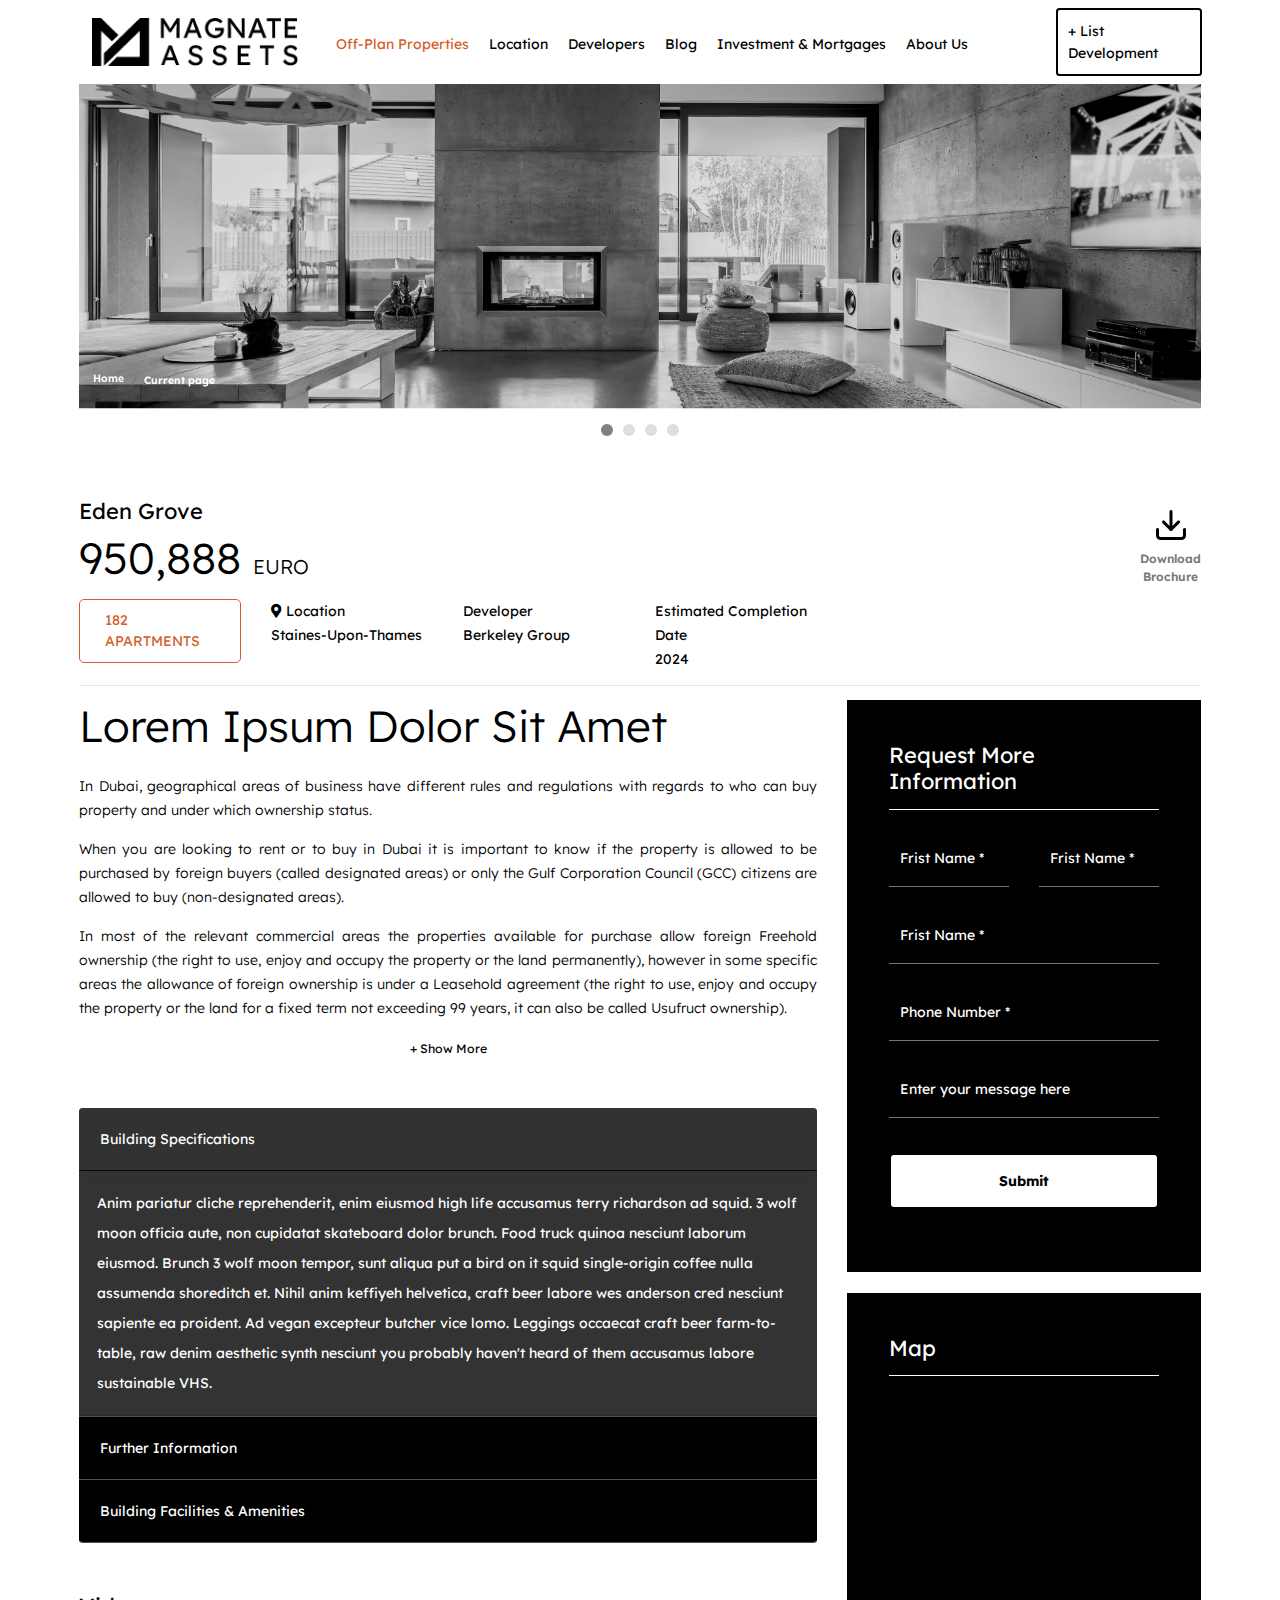
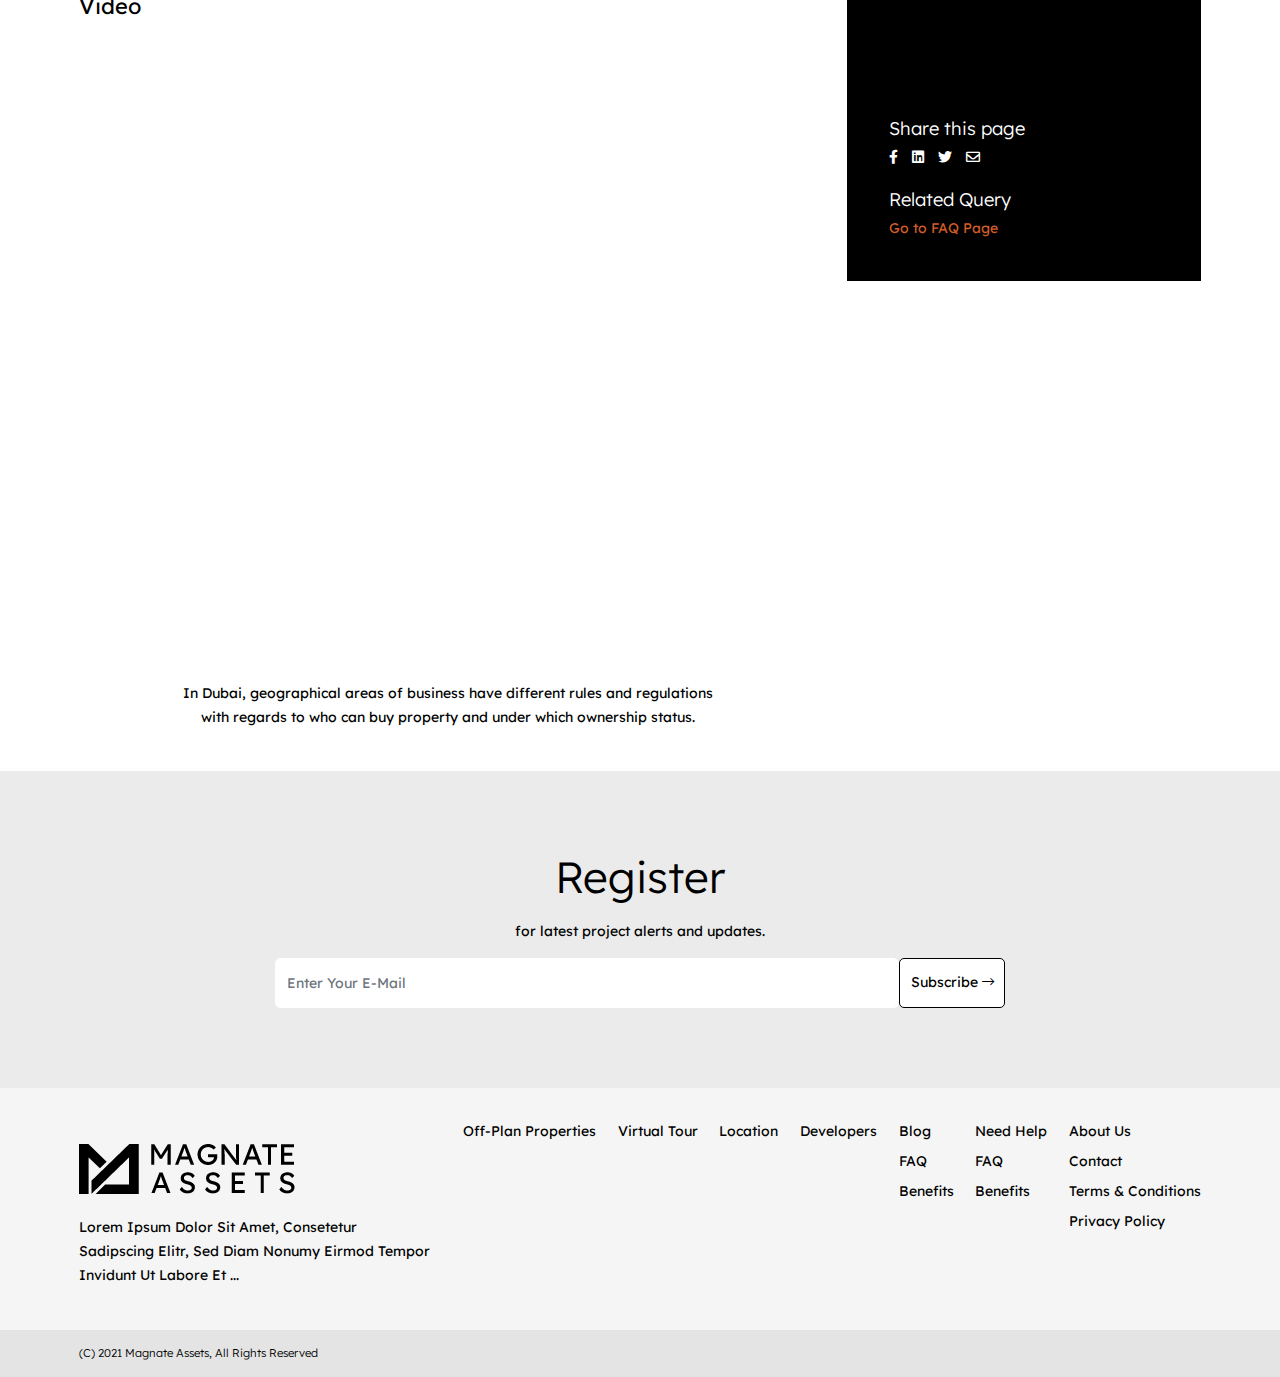
==== off-plan-details.html @ e87d19c6 "push the project files" ====
<!DOCTYPE html>
<html lang="en">
<head>
    <meta charset="utf-8">
    <meta http-equiv="X-UA-Compatible" content="IE=edge">
    <meta name="viewport" content="width=device-width, initial-scale=1, shrink-to-fit=no">
    <title> Magnate Assets </title>
    <link rel="icon" type="assets/img/favicon.ico" href="assets/img/favicon.ico" />
    <meta name="description" content="DigitalNexa Theme">
    <meta name="author" content="azaki">
    <meta name="theme-color" content="#000000"/>    
    <!-- CSS -->
    <link href="assets/css/main.css" rel="stylesheet" >

</head>
<body>
<b class="screen-overlay"></b>

<!-- header -->
<header>
 <div class="fixedbar">
      <nav class="navbar navbar-expand-lg">
        <div class="container-fluid">
            <a class="navbar-brand" href="index.html"><img src="./assets/img/logo.png" alt="" height=""></a>
             <button class="navbar-toggler" type="button" data-toggle="collapse" data-trigger="#navbarNav" aria-controls="navbarNav" aria-expanded="false" aria-label="Toggle navigation">
                 <i class="fal fa-bars"></i>
             </button>
            
            <div id="navbarNav" class="mobile-offcanvas navbar navbar-expand-lg">
                <div class="offcanvas-header">  
                    <a href="#" class="offcanvas-close float-right"> &times </a>
                    <h5 class="py-2 text-white"></h5>
                </div>
                
                <ul class="nav navbar-nav ml-auto">
                    <li class="nav-item">
                        <a class="nav-link active" href="off-Plan.html">
                    Off-Plan Properties
                  </a>
                    </li>
                    <li class="nav-item">
                        <a class="nav-link" href="location.html">
                            Location     
                        </a>
                    </li>
                    <li class="nav-item">
                       <a class="nav-link" href="developers.html"> Developers </a>
                    </li>
                    <li class="nav-item">
                        <a class="nav-link" href="offers.html">
                            Blog     
                        </a>
                    </li>
                    <li class="nav-item">
                        <a class="nav-link" href="investment&mortgage.html">
                    Investment & Mortgages
                  </a>
                    </li>
                    <li class="nav-item">
                        <a class="nav-link" href="about.html">
                           About Us     
                        </a>
                    </li>
                    <li class="nav-item">
                        <a class="nav-link" href="contact.html">
                            Contact
                        </a>
                    </li>
                 </ul>
                 <div class="ml-5 list-development">
                    <a href="#/" class="bordered rounded">
                        + List Development
                    </a>
                </div>
             </div>
        </div>
    </nav>
 </div>
</header>
<!-- Navigation -->
<section class="inner">
<!-- start div Swiper -->
 
    <div class="container-fluid">
        <div class="relative innerBannerDetails d-flex justify-content-center align-items-end">
            <div class="owl-carousel main-carousel owl-theme">
                <div class="item"><img src="./assets/img/banner-details.png" class="grayscale" alt=""></div>
                <div class="item"><img src="./assets/img/banner-details.png" class="grayscale" alt=""></div>
                <div class="item"><img src="./assets/img/banner-details.png" class="grayscale" alt=""></div>
                <div class="item"><img src="./assets/img/banner-details.png" class="grayscale" alt=""></div>
            </div>
            
        </div>
         <div class="breadCrumb onslider">
            <nav aria-label="breadcrumb">
                <ol class="breadcrumb bg-transparent">
                  <li class="breadcrumb-item"><a href="#">Home</a></li>
                  <li class="breadcrumb-item active" aria-current="page">Current page</li>
                </ol>
              </nav>
         </div>
    </div>

<!-- end div swiper -->
</section>



<section class="content">
    <div class="container-fluid">
        <div class="row justify-content-between align-items-center">
            <div class="col-md-4">
                <div class="title">
                    <h4>Eden Grove</h4>
                    <h2>950,888 <span>EURO</span></h2>
                </div>
            </div>
            <div class="col-md-8">
                <div class="text-right">
                    <div class="d-inline-block download">
                    <a href="#/" class="text-center">
                        <span class="d-block"><img src="./assets/img/surface1.png" alt=""></span>
                        <span class="d-block">
                            Download <br/>Brochure
                        </span>
                    </a>
                </div>
                </div>
            </div>
        </div>
        
        
        <div class="row planDetails">
        <div class="col-md-8">
            <div class="row">
            <div class="col-md-3">
                <a href="#/" class="border-orange text-orange d-inline-block">
                    182 APARTMENTS
                </a>
            </div>
            <div class="col-md-3">
                <p class="mb-0 opacity-2"><i class="fas fa-map-marker-alt"></i> Location</p>
                <p class="mb-0">Staines-Upon-Thames</p>
            </div>
            <div class="col-md-3">
                <p class="mb-0 opacity-2">Developer</p>
                <p class="mb-0">Berkeley Group</p>

            </div>
            <div class="col-md-3">
                <p class="mb-0 opacity-2">Estimated Completion Date </p>
                <p class="mb-0">2024</p>
            </div>
        </div>
        </div>
        </div>
        <hr>

      <div class="row">
          <div class="col-md-8">
            <h2 class="mb-4">Lorem Ipsum Dolor Sit Amet</h2>
            <div class="text-justify mt-4">

                <div class="content">
                    <div class="abouttextitems">
                        <p class="font-weight-light">In Dubai, geographical areas of business have different rules and regulations with regards to who can buy property and under which ownership status.</p>
                        <p class="font-weight-light">When you are looking to rent or to buy in Dubai it is important to know if the property is allowed to be purchased by foreign buyers (called designated areas) or only the Gulf Corporation Council (GCC) citizens are allowed to buy (non-designated areas).</p>
                        <p class="font-weight-light">In most of the relevant commercial areas the properties available for purchase allow foreign Freehold ownership (the right to use, enjoy and occupy the property or the land permanently), however in some specific areas the allowance of foreign ownership is under a Leasehold agreement (the right to use, enjoy and occupy the property or the land for a fixed term not exceeding 99 years, it can also be called Usufruct ownership).</p>

                        <p class="font-weight-light">Plots of land can also be gifted by the Ruler of Dubai to a UAE National at no cost to be developed by the grantee. Granted/Gifted land is not Freehold and falls under various restrictions.</p>
                        <p class="font-weight-light">All the real estate transactions in Dubai are registered at the Dubai Land Department (DLD) and regulated by its Real Estate Regulatory Agency (RERA). All real estate brokers in Dubai must be certified and have to present their Broker Card with their unique Broker Number (BRN). It is illegal to work with non-certified brokers.</p>
                        
                    </div>
                </div>
            </div>
            <div class="accordion">
                <div id="accordion">
                  <div class="accordion" id="faq">
                                      <div class="card">
                                          <div class="card-header" id="faqhead1">
                                              <a href="#" class="btn btn-header-link" data-toggle="collapse" data-target="#faq1"
                                              aria-expanded="true" aria-controls="faq1">Building Specifications</a>
                                          </div>
                  
                                          <div id="faq1" class="collapse show" aria-labelledby="faqhead1" data-parent="#faq">
                                              <div class="card-body">
                                                  Anim pariatur cliche reprehenderit, enim eiusmod high life accusamus terry richardson ad squid. 3 wolf
                                                  moon officia aute, non cupidatat skateboard dolor brunch. Food truck quinoa nesciunt laborum eiusmod.
                                                  Brunch 3 wolf moon tempor, sunt aliqua put a bird on it squid single-origin coffee nulla assumenda
                                                  shoreditch et. Nihil anim keffiyeh helvetica, craft beer labore wes anderson cred nesciunt sapiente ea
                                                  proident. Ad vegan excepteur butcher vice lomo. Leggings occaecat craft beer farm-to-table, raw denim
                                                  aesthetic synth nesciunt you probably haven't heard of them accusamus labore sustainable VHS.
                                              </div>
                                          </div>
                                      </div>
                                      <div class="card">
                                          <div class="card-header" id="faqhead2">
                                              <a href="#" class="btn btn-header-link collapsed" data-toggle="collapse" data-target="#faq2"
                                              aria-expanded="true" aria-controls="faq2">Further Information</a>
                                          </div>
                  
                                          <div id="faq2" class="collapse" aria-labelledby="faqhead2" data-parent="#faq">
                                              <div class="card-body">
                                                  Anim pariatur cliche reprehenderit, enim eiusmod high life accusamus terry richardson ad squid. 3 wolf
                                                  moon officia aute, non cupidatat skateboard dolor brunch. Food truck quinoa nesciunt laborum eiusmod.
                                                  Brunch 3 wolf moon tempor, sunt aliqua put a bird on it squid single-origin coffee nulla assumenda
                                                  shoreditch et. Nihil anim keffiyeh helvetica, craft beer labore wes anderson cred nesciunt sapiente ea
                                                  proident. Ad vegan excepteur butcher vice lomo. Leggings occaecat craft beer farm-to-table, raw denim
                                                  aesthetic synth nesciunt you probably haven't heard of them accusamus labore sustainable VHS.
                                              </div>
                                          </div>
                                      </div>
                                      <div class="card">
                                          <div class="card-header" id="faqhead3">
                                              <a href="#" class="btn btn-header-link collapsed" data-toggle="collapse" data-target="#faq3"
                                              aria-expanded="true" aria-controls="faq3">Building Facilities & Amenities</a>
                                          </div>
                  
                                          <div id="faq3" class="collapse" aria-labelledby="faqhead3" data-parent="#faq">
                                              <div class="card-body">
                                                  Anim pariatur cliche reprehenderit, enim eiusmod high life accusamus terry richardson ad squid. 3 wolf
                                                  moon officia aute, non cupidatat skateboard dolor brunch. Food truck quinoa nesciunt laborum eiusmod.
                                                  Brunch 3 wolf moon tempor, sunt aliqua put a bird on it squid single-origin coffee nulla assumenda
                                                  shoreditch et. Nihil anim keffiyeh helvetica, craft beer labore wes anderson cred nesciunt sapiente ea
                                                  proident. Ad vegan excepteur butcher vice lomo. Leggings occaecat craft beer farm-to-table, raw denim
                                                  aesthetic synth nesciunt you probably haven't heard of them accusamus labore sustainable VHS.
                                              </div>
                                          </div>
                                      </div>
                                  </div>
                    </div>
            </div>
            <h4>Video</h4>
            <div class="mt-5 mb-5">
                <iframe width="100%" height="600" src="https://www.youtube.com/embed/rhzKDrUiJVk" title="YouTube video player" frameborder="0" allow="accelerometer; autoplay; clipboard-write; encrypted-media; gyroscope; picture-in-picture" allowfullscreen></iframe>
                <div class="caption w-75 m-auto text-center">
                    <p class="mt-3">
                        In Dubai, geographical areas of business have different rules and regulations with regards to 
                        who can buy property and under which ownership status.
                    </p>
                </div>
            </div>

          </div>
          <div class="col-md-4">
            <div class="blackbg p-5">
                <h4 class="text-white">Request More Information</h4>
                <hr>
                <div class="row mt-4 formContainer">
                    <div class="col-md-6">
                        <div class="form-group">
                            <input type="text" class="form-control" placeholder="Frist Name *">
                        </div>
                    </div>
                    <div class="col-md-6">
                        <div class="form-group">
                            <input type="text" class="form-control" placeholder="Frist Name *">
                        </div>
                    </div>
                    <div class="col-md-12">
                        <div class="form-group">
                            <input type="email" class="form-control" placeholder="Frist Name *">
                        </div>
                    </div>
                    <div class="col-md-12">
                        <div class="form-group">
                            <input type="text" class="form-control" placeholder="Phone Number *">
                        </div>
                    </div>
                    <div class="col-md-12">
                        <div class="form-group">
                            <input type="text" class="form-control" placeholder="Enter your message here">
                        </div>
                    </div>

                    <div class="col-md-12">
                        <input type="submit" value="Submit" class="black-button w-100">
                    </div>

                </div>
            </div>
            <div class="blackbg p-5 mt-4">
                <h4 class="text-white">Map</h4>
                <hr>
                <div class="row mt-4 formContainer">
                    <iframe class="grayscale" src="https://www.google.com/maps/embed?pb=!1m18!1m12!1m3!1d28899.86201090335!2d55.11423056274502!3d25.119364928587718!2m3!1f0!2f0!3f0!3m2!1i1024!2i768!4f13.1!3m3!1m2!1s0x3e5f1529c2653b15%3A0x3dcabcae764a3e16!2sPalm%20Jumeirah!5e0!3m2!1sen!2seg!4v1627309017855!5m2!1sen!2seg" width="100%" height="300" style="border:0;" allowfullscreen="" loading="lazy"></iframe>
                </div>
                <h5 class="text-white mt-4">Share this page</h5>
                <div class="social">
                    <a href="#/">
                        <i class="fab fa-facebook-f"></i>
                    </a>
                    <a href="#/">
                        <i class="fab fa-linkedin"></i>
                    </a>
                    <a href="#/">
                        <i class="fab fa-twitter"></i>
                    </a>
                    <a href="#/">
                        <i class="far fa-envelope"></i>
                    </a>
                </div>
                <h5 class="text-white mt-4">Related Query</h5>
                <div class="social">
                    <a href="#/" class="text-orange">
                        Go to FAQ Page
                    </a>
                </div>
                
            </div>
          </div>
      </div>
      <!-- / -->
    </div>
</section>
<!-- / -->



<section class="newsletterBlock">
    <div class="container">
        <div class="row justify-content-center align-items-center">
            <div class="col-sm-8">
                <div class="content">
                    <form>
                        <h2>Register</h2>
                        <p>for latest project alerts and updates.</p>
                        <div class="input-group">
                            <input type="email" class="form-control" placeholder="Enter Your E-Mail">
                            <span class="input-group-btn">
                                <button class="btn" type="submit">Subscribe  <i class='fal fa-long-arrow-right'></i></button>
                            </span>
                        </div>
                    </form>
                </div>
            </div>
        </div>
    </div>
</section>
<!-- / -->


<footer>
    <div class="footer-container text-white pt-5">
        <div class="container-fluid">
            <div class="row">
                <div class="col-md-4 borderright">
                    <h3><img src="./assets/img/logo.png" alt=""></h3>
                    <div class="other-links mt-4">
                        <p>
                            Lorem Ipsum Dolor Sit Amet, Consetetur Sadipscing Elitr, Sed Diam Nonumy Eirmod Tempor Invidunt Ut Labore Et ...
                        </p>
                    </div> 
                    
                </div>
                <div class="col-md-8 borderright">
                    <div class="other-links">
                        <ul class="d-flex justify-content-between">
                            <li>
                                <a href="#/">Off-Plan Properties</a>
                            </li>
                            <li>
                                <a href="virtual-tour.html">Virtual Tour</a>
                            </li>
                            <li>
                                <a href="location.html">Location</a>
                            </li>
                            <li>
                                <a href="developers.html">Developers</a>
                            </li>
                            <li>
                                <a href="#/">Blog</a>
                                <ul>
                                    <li><a href="faq.html">FAQ</a></li>
                                    <li><a href="benefits.html">Benefits</a></li>
                                </ul>
                            </li>
                            <li>
                                <a href="#/">Need Help</a>
                                <ul>
                                    <li><a href="faq.html">FAQ</a></li>
                                    <li><a href="benefits.html">Benefits</a></li>
                                </ul>

                            </li>
                            <li>
                                <a href="#/">About Us</a>
                                <ul>
                                    <li><a href="">Contact</a></li>
                                    <li><a href="">Terms & Conditions</a></li>
                                    <li><a href="">Privacy Policy</a></li>
                                    </ul>

                            </li>
                        </ul>
                    </div> 
                </div>
            </div>
        </div>
        <div class="">
            <div class="footerbottom">
                <div class="container-fluid">
                    <div class="row">        
                        <div class="col-md-12 text-left">
                            <p>
                                (C) 2021 Magnate Assets, All Rights Reserved
                            </p>
                        </div>
                    </div>
                </div>
            </div>
        </div>
    </div>
</footer>
<!-- /Footer -->

<!-- Bootstrap core JavaScript -->
<script type="text/javascript" src="assets/js/jquery.min.js"></script>
<script type="text/javascript" src="assets/js/popper.min.js"></script>
<script type="text/javascript" src="assets/js/bootstrap.min.js"></script>
<script src="assets/js/owl.carousel.min.js"></script>
<script src="assets/js/select2.min.js"></script>

<!-- Animation -->
<script src="assets/js/parallax.min.js"></script>
<script src="assets/js/aos.js"></script>

<!-- Custom -->
<script src="assets/js/custom.js"></script>




</body>
</html>
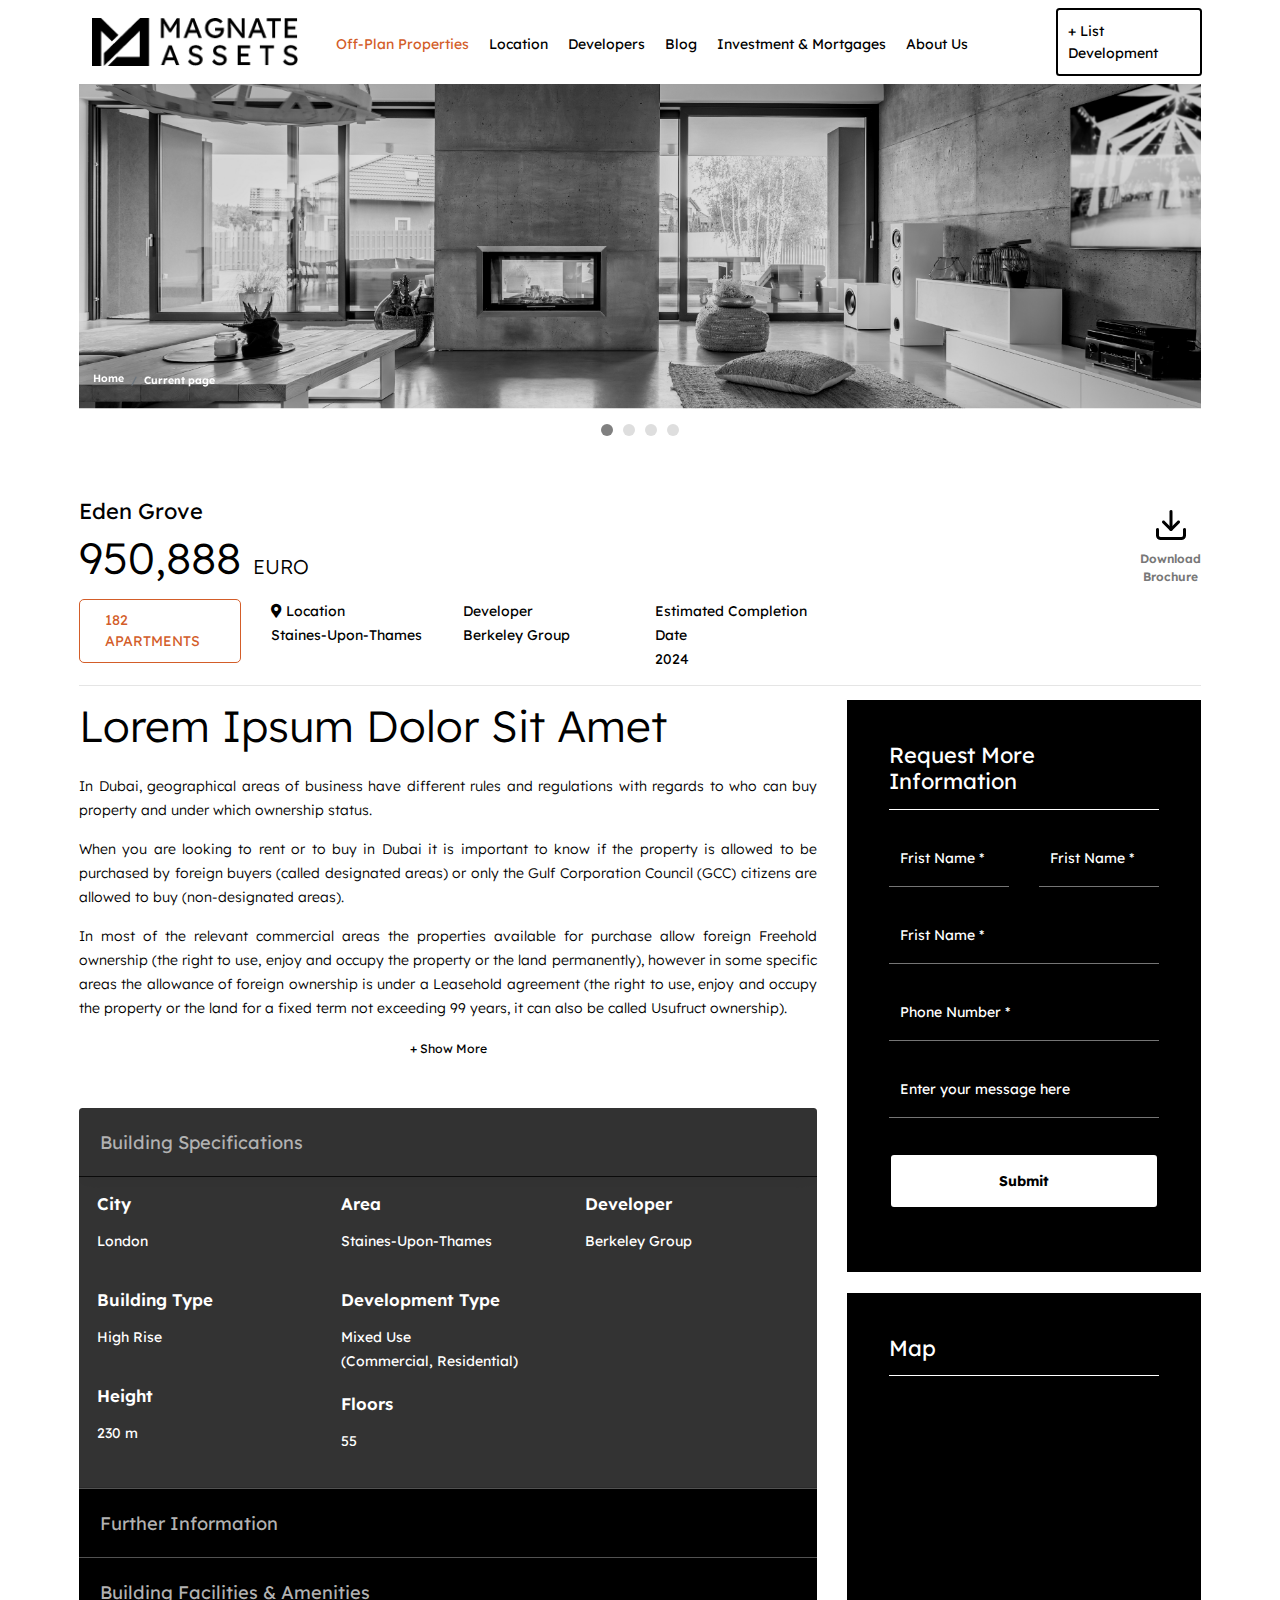
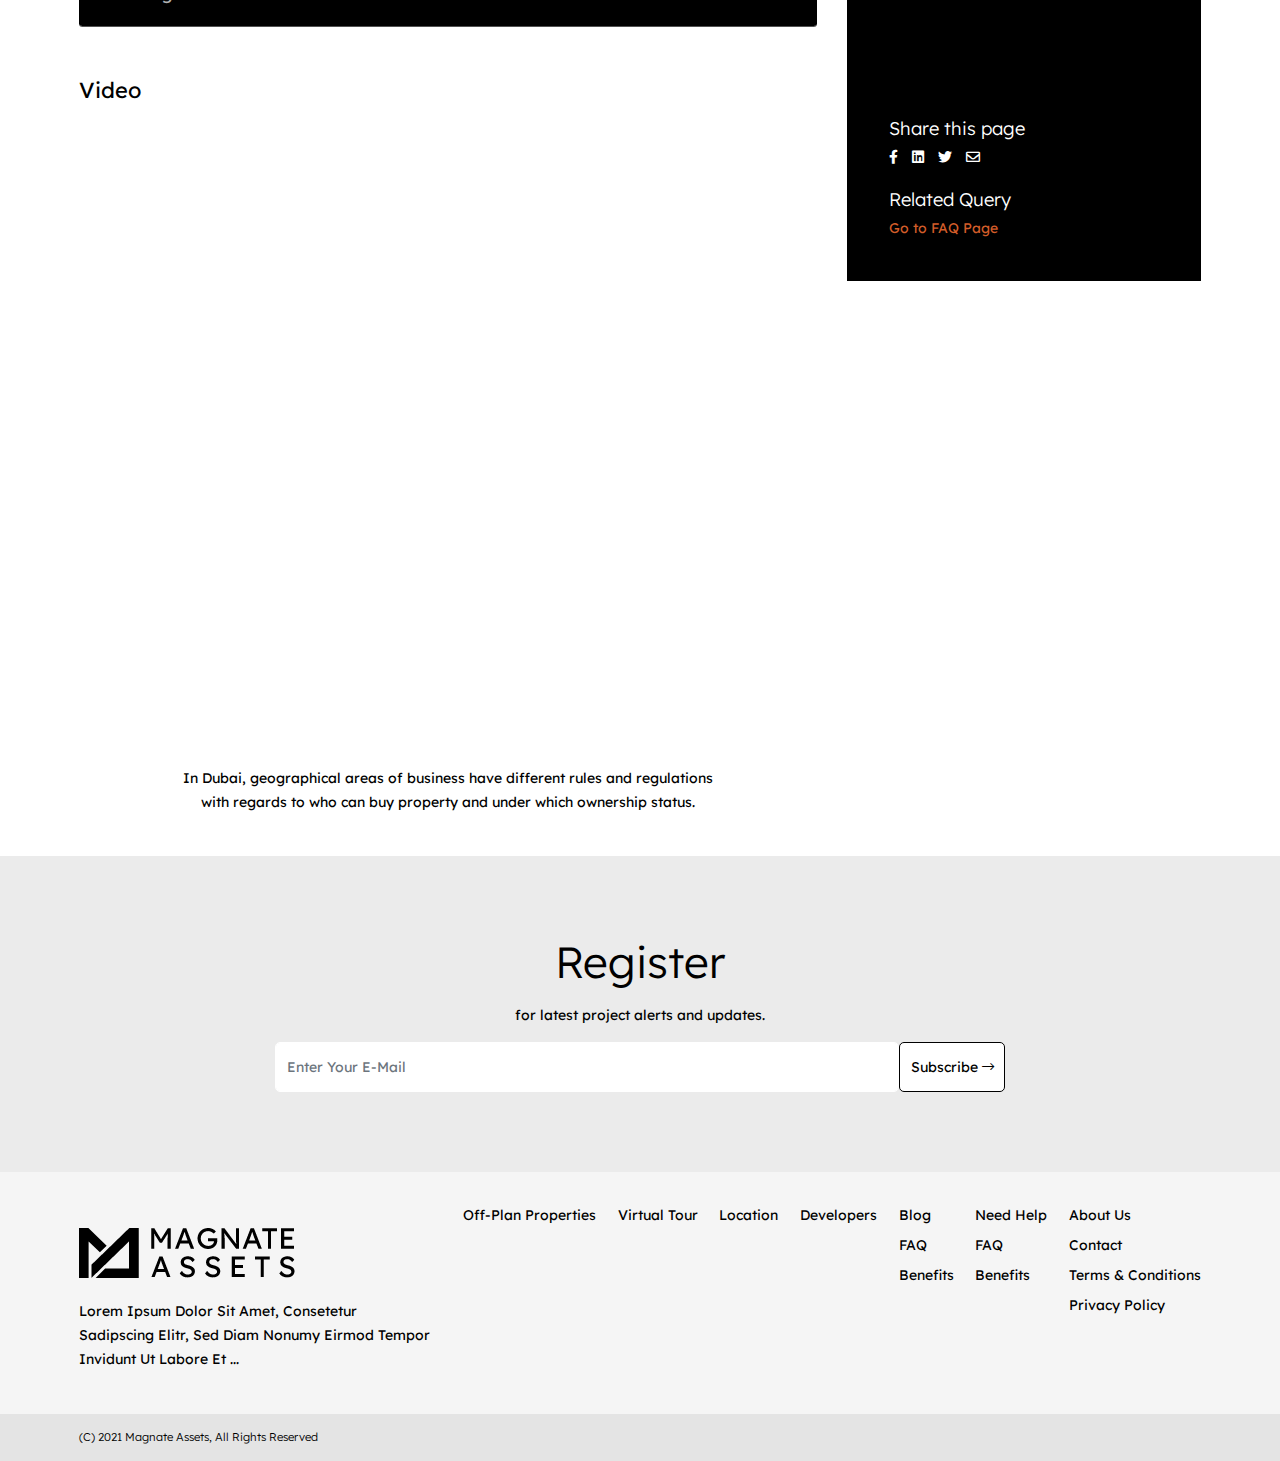
==== commit 1deb4436: "fix off plan details" ====
--- a/off-plan-details.html
+++ b/off-plan-details.html
@@ -173,7 +173,7 @@
                     </div>
                 </div>
             </div>
-            <div class="accordion">
+            <div class="accordion buildingSpecifications">
                 <div id="accordion">
                   <div class="accordion" id="faq">
                                       <div class="card">
@@ -184,12 +184,45 @@
                   
                                           <div id="faq1" class="collapse show" aria-labelledby="faqhead1" data-parent="#faq">
                                               <div class="card-body">
-                                                  Anim pariatur cliche reprehenderit, enim eiusmod high life accusamus terry richardson ad squid. 3 wolf
-                                                  moon officia aute, non cupidatat skateboard dolor brunch. Food truck quinoa nesciunt laborum eiusmod.
-                                                  Brunch 3 wolf moon tempor, sunt aliqua put a bird on it squid single-origin coffee nulla assumenda
-                                                  shoreditch et. Nihil anim keffiyeh helvetica, craft beer labore wes anderson cred nesciunt sapiente ea
-                                                  proident. Ad vegan excepteur butcher vice lomo. Leggings occaecat craft beer farm-to-table, raw denim
-                                                  aesthetic synth nesciunt you probably haven't heard of them accusamus labore sustainable VHS.
+                                                <div class="row">
+                                                    <div class="col-md-4">
+                                                        <div class="">
+                                                            <h3>City</h3>
+                                                            <p>London</p>
+                                                        </div>
+                        
+                                                        <div class="mt-4">
+                                                            <h3>Building Type</h3>
+                                                            <p>High Rise</p>
+                                                        </div>
+                                                        <div class="mt-4">
+                                                            <h3>Height</h3>
+                                                            <p>230 m</p>
+                                                        </div>
+                                                    </div>
+                                                    <div class="col-md-4">
+                                                        <div>
+                                                            <h3>Area</h3>
+                                                            <p>Staines-Upon-Thames</p>
+                                                        </div>
+                                                        <div class="mt-4">
+                                                            <h3>Development Type</h3>
+                                                            <p>Mixed Use <br>
+                                                                (Commercial, Residential)</p>
+                                                        </div>
+                                                        <div class="mt-4">
+                                                            <h3>Floors</h3>
+                                                            <p>55</p>
+                                                        </div>
+                        
+                                                        
+                                                    </div>
+                                                    <div class="col-md-4">
+                                                        <h3>Developer</h3>
+                                                        <p>Berkeley Group</p>
+                                                    </div>
+                        
+                                                </div>
                                               </div>
                                           </div>
                                       </div>
@@ -201,13 +234,42 @@
                   
                                           <div id="faq2" class="collapse" aria-labelledby="faqhead2" data-parent="#faq">
                                               <div class="card-body">
-                                                  Anim pariatur cliche reprehenderit, enim eiusmod high life accusamus terry richardson ad squid. 3 wolf
-                                                  moon officia aute, non cupidatat skateboard dolor brunch. Food truck quinoa nesciunt laborum eiusmod.
-                                                  Brunch 3 wolf moon tempor, sunt aliqua put a bird on it squid single-origin coffee nulla assumenda
-                                                  shoreditch et. Nihil anim keffiyeh helvetica, craft beer labore wes anderson cred nesciunt sapiente ea
-                                                  proident. Ad vegan excepteur butcher vice lomo. Leggings occaecat craft beer farm-to-table, raw denim
-                                                  aesthetic synth nesciunt you probably haven't heard of them accusamus labore sustainable VHS.
-                                              </div>
+
+                                                <div class="row">
+                                                    <div class="col-md-4">
+                                                        <div class="">
+                                                            <h3>Investment Starting Price</h3>
+                                                            <p>AED 325,000.00</p>
+                                                        </div>
+                        
+                                                        <div class="mt-4">
+                                                            <h3>Estimated Rental Yields</h3>
+                                                            <p>4 %</p>
+                                                        </div>
+                                                        <div class="mt-4">
+                                                            <h3>Average Apartment Size</h3>
+                                                            <p>343,756 Sqft</p>
+                                                        </div>
+                                                    </div>
+                                                    <div class="col-md-4">
+                                                        <div>
+                                                            <h3>Minimum Apartment size</h3>
+                                                            <p>621 Sqft</p>
+                                                        </div>
+                                                        <div class="mt-4">
+                                                            <h3>Maxiumum Apartment Size</h3>
+                                                            <p>1,000 Sqft </p>
+                                                        </div>
+                        
+                                                        
+                                                    </div>
+                                                    <div class="col-md-4">
+                                                        <h3>Maintenance Rate per Sqft per Year</h3>
+                                                        <p>AED 3.70</p>
+                                                    </div>
+                        
+                                                </div>
+                                                                                        </div>
                                           </div>
                                       </div>
                                       <div class="card">
@@ -218,13 +280,87 @@
                   
                                           <div id="faq3" class="collapse" aria-labelledby="faqhead3" data-parent="#faq">
                                               <div class="card-body">
-                                                  Anim pariatur cliche reprehenderit, enim eiusmod high life accusamus terry richardson ad squid. 3 wolf
-                                                  moon officia aute, non cupidatat skateboard dolor brunch. Food truck quinoa nesciunt laborum eiusmod.
-                                                  Brunch 3 wolf moon tempor, sunt aliqua put a bird on it squid single-origin coffee nulla assumenda
-                                                  shoreditch et. Nihil anim keffiyeh helvetica, craft beer labore wes anderson cred nesciunt sapiente ea
-                                                  proident. Ad vegan excepteur butcher vice lomo. Leggings occaecat craft beer farm-to-table, raw denim
-                                                  aesthetic synth nesciunt you probably haven't heard of them accusamus labore sustainable VHS.
-                                              </div>
+
+                                                <ul class="list-unstyled ts-list-icons ts-column-count-4 ts-column-count-sm-2 ts-column-count-md-2">
+                                                    <li>
+                                                            <img src="/Areas/Admin/Content/Facility/Thumbnail/policeman.png" width="25px" height="25px" class="img-icon">
+                                                        <span>24 Hour Security</span>
+                                                    </li>
+                                                    <li>
+                                                            <img src="/Areas/Admin/Content/Facility/Thumbnail/security-system.png" width="25px" height="25px" class="img-icon">
+                                                        <span>CCTV / Access Control</span>
+                                                    </li>
+                                                    <li>
+                                                            <img src="/Areas/Admin/Content/Facility/Thumbnail/battery.png" width="25px" height="25px" class="img-icon">
+                                                        <span>Back-up Power System</span>
+                                                    </li>
+                                                    <li>
+                                                            <img src="/Areas/Admin/Content/Facility/Thumbnail/alert.png" width="25px" height="25px" class="img-icon">
+                                                        <span>Emergency Lighting System</span>
+                                                    </li>
+                                                    <li>
+                                                            <img src="/Areas/Admin/Content/Facility/Thumbnail/fire-alarm.png" width="25px" height="25px" class="img-icon">
+                                                        <span>Fire Alarm &amp; Fire Fighting System</span>
+                                                    </li>
+                                                    <li>
+                                                            <img src="/Areas/Admin/Content/Facility/Thumbnail/snow.png" width="25px" height="25px" class="img-icon">
+                                                        <span>Central AC / District Cooling</span>
+                                                    </li>
+                                                    <li>
+                                                            <img src="/Areas/Admin/Content/Facility/Thumbnail/elevator.png" width="25px" height="25px" class="img-icon">
+                                                        <span>Lifts / Elevators</span>
+                                                    </li>
+                                                    <li>
+                                                            <img src="/Areas/Admin/Content/Facility/Thumbnail/garage.png" width="25px" height="25px" class="img-icon">
+                                                        <span>Underground / Covered Car Parking</span>
+                                                    </li>
+                                                    <li>
+                                                            <img src="/Areas/Admin/Content/Facility/Thumbnail/036-reception.png" width="25px" height="25px" class="img-icon">
+                                                        <span>Lobby in the Building</span>
+                                                    </li>
+                                                    <li>
+                                                            <img src="/Areas/Admin/Content/Facility/Thumbnail/toilet.png" width="25px" height="25px" class="img-icon">
+                                                        <span>Common Toilets</span>
+                                                    </li>
+                                                    <li>
+                                                            <img src="/Areas/Admin/Content/Facility/Thumbnail/046-trolley.png" width="25px" height="25px" class="img-icon">
+                                                        <span>Concierge Service</span>
+                                                    </li>
+                                                    <li>
+                                                            <img src="/Areas/Admin/Content/Facility/Thumbnail/conference.png" width="25px" height="25px" class="img-icon">
+                                                        <span>Conference Facilities</span>
+                                                    </li>
+                                                    <li>
+                                                            <img src="/Areas/Admin/Content/Facility/Thumbnail/coffee-shop.png" width="25px" height="25px" class="img-icon">
+                                                        <span>Coffee Shop in the Building</span>
+                                                    </li>
+                                                    <li>
+                                                            <img src="/Areas/Admin/Content/Facility/Thumbnail/kitchen.png" width="25px" height="25px" class="img-icon">
+                                                        <span>Common Pantry</span>
+                                                    </li>
+                                                    <li>
+                                                            <img src="/Areas/Admin/Content/Facility/Thumbnail/atm.png" width="25px" height="25px" class="img-icon">
+                                                        <span>ATM</span>
+                                                    </li>
+                                                    <li>
+                                                            <img src="/Areas/Admin/Content/Facility/Thumbnail/swimming-pool.png" width="25px" height="25px" class="img-icon">
+                                                        <span>Indoor / Outdoor Swimming Pool </span>
+                                                    </li>
+                                                    <li>
+                                                            <img src="/Areas/Admin/Content/Facility/Thumbnail/valet.png" width="25px" height="25px" class="img-icon">
+                                                        <span>Valet Parking</span>
+                                                    </li>
+                                                    <li>
+                                                            <img src="/Areas/Admin/Content/Facility/Thumbnail/car-wash.png" width="25px" height="25px" class="img-icon">
+                                                        <span>Car Wash Service</span>
+                                                    </li>
+                                                    <li>
+                                                            <img src="/Areas/Admin/Content/Facility/Thumbnail/business-center.png" width="25px" height="25px" class="img-icon">
+                                                        <span>Business Centre in the Building</span>
+                                                    </li>
+                                            </ul>
+
+                                            </div>
                                           </div>
                                       </div>
                                   </div>
--- a/assets/css/main.css
+++ b/assets/css/main.css
@@ -16,4 +16,4 @@
 * http://jqueryui.com
 * Includes: core.css, accordion.css, autocomplete.css, button.css, datepicker.css, dialog.css, draggable.css, menu.css, progressbar.css, resizable.css, selectable.css, selectmenu.css, slider.css, sortable.css, spinner.css, tabs.css, tooltip.css, theme.css
 * To view and modify this theme, visit http://jqueryui.com/themeroller/?ffDefault=Verdana%2CArial%2Csans-serif&fwDefault=normal&fsDefault=1.1em&cornerRadius=4px&bgColorHeader=cccccc&bgTextureHeader=highlight_soft&bgImgOpacityHeader=75&borderColorHeader=aaaaaa&fcHeader=222222&iconColorHeader=222222&bgColorContent=ffffff&bgTextureContent=flat&bgImgOpacityContent=75&borderColorContent=aaaaaa&fcContent=222222&iconColorContent=222222&bgColorDefault=e6e6e6&bgTextureDefault=glass&bgImgOpacityDefault=75&borderColorDefault=d3d3d3&fcDefault=555555&iconColorDefault=888888&bgColorHover=dadada&bgTextureHover=glass&bgImgOpacityHover=75&borderColorHover=999999&fcHover=212121&iconColorHover=454545&bgColorActive=ffffff&bgTextureActive=glass&bgImgOpacityActive=65&borderColorActive=aaaaaa&fcActive=212121&iconColorActive=454545&bgColorHighlight=fbf9ee&bgTextureHighlight=glass&bgImgOpacityHighlight=55&borderColorHighlight=fcefa1&fcHighlight=363636&iconColorHighlight=2e83ff&bgColorError=fef1ec&bgTextureError=glass&bgImgOpacityError=95&borderColorError=cd0a0a&fcError=cd0a0a&iconColorError=cd0a0a&bgColorOverlay=aaaaaa&bgTextureOverlay=flat&bgImgOpacityOverlay=0&opacityOverlay=30&bgColorShadow=aaaaaa&bgTextureShadow=flat&bgImgOpacityShadow=0&opacityShadow=30&thicknessShadow=8px&offsetTopShadow=-8px&offsetLeftShadow=-8px&cornerRadiusShadow=8px
-* Copyright 2015 jQuery Foundation and other contributors; Licensed MIT */.ui-helper-hidden{display:none}.ui-helper-hidden-accessible{border:0;clip:rect(0 0 0 0);height:1px;margin:-1px;overflow:hidden;padding:0;position:absolute;width:1px}.ui-helper-reset{margin:0;padding:0;border:0;outline:0;line-height:1.3;text-decoration:none;font-size:100%;list-style:none}.ui-helper-clearfix:before,.ui-helper-clearfix:after{content:"";display:table;border-collapse:collapse}.ui-helper-clearfix:after{clear:both}.ui-helper-clearfix{min-height:0}.ui-helper-zfix{width:100%;height:100%;top:0;left:0;position:absolute;opacity:0;filter:Alpha(Opacity=0)}.ui-front{z-index:100}.ui-state-disabled{cursor:default !important}.ui-icon{display:block;text-indent:-99999px;overflow:hidden;background-repeat:no-repeat}.ui-widget-overlay{position:fixed;top:0;left:0;width:100%;height:100%}.ui-accordion .ui-accordion-header{display:block;cursor:pointer;position:relative;margin:2px 0 0 0;padding:.5em .5em .5em .7em;min-height:0;font-size:100%}.ui-accordion .ui-accordion-icons{padding-left:2.2em}.ui-accordion .ui-accordion-icons .ui-accordion-icons{padding-left:2.2em}.ui-accordion .ui-accordion-header .ui-accordion-header-icon{position:absolute;left:.5em;top:50%;margin-top:-8px}.ui-accordion .ui-accordion-content{padding:1em 2.2em;border-top:0;overflow:auto}.ui-autocomplete{position:absolute;top:0;left:0;cursor:default}.ui-button{display:inline-block;position:relative;padding:0;line-height:normal;margin-right:.1em;cursor:pointer;vertical-align:middle;text-align:center;overflow:visible}.ui-button,.ui-button:link,.ui-button:visited,.ui-button:hover,.ui-button:active{text-decoration:none}.ui-button-icon-only{width:2.2em}button.ui-button-icon-only{width:2.4em}.ui-button-icons-only{width:3.4em}button.ui-button-icons-only{width:3.7em}.ui-button .ui-button-text{display:block;line-height:normal}.ui-button-text-only .ui-button-text{padding:.4em 1em}.ui-button-icon-only .ui-button-text,.ui-button-icons-only .ui-button-text{padding:.4em;text-indent:-9999999px}.ui-button-text-icon-primary .ui-button-text,.ui-button-text-icons .ui-button-text{padding:.4em 1em .4em 2.1em}.ui-button-text-icon-secondary .ui-button-text,.ui-button-text-icons .ui-button-text{padding:.4em 2.1em .4em 1em}.ui-button-text-icons .ui-button-text{padding-left:2.1em;padding-right:2.1em}input.ui-button{padding:.4em 1em}.ui-button-icon-only .ui-icon,.ui-button-text-icon-primary .ui-icon,.ui-button-text-icon-secondary .ui-icon,.ui-button-text-icons .ui-icon,.ui-button-icons-only .ui-icon{position:absolute;top:50%;margin-top:-8px}.ui-button-icon-only .ui-icon{left:50%;margin-left:-8px}.ui-button-text-icon-primary .ui-button-icon-primary,.ui-button-text-icons .ui-button-icon-primary,.ui-button-icons-only .ui-button-icon-primary{left:.5em}.ui-button-text-icon-secondary .ui-button-icon-secondary,.ui-button-text-icons .ui-button-icon-secondary,.ui-button-icons-only .ui-button-icon-secondary{right:.5em}.ui-buttonset{margin-right:7px}.ui-buttonset .ui-button{margin-left:0;margin-right:-.3em}input.ui-button::-moz-focus-inner,button.ui-button::-moz-focus-inner{border:0;padding:0}.ui-datepicker{width:17em;padding:.2em .2em 0;display:none}.ui-datepicker .ui-datepicker-header{position:relative;padding:.2em 0}.ui-datepicker .ui-datepicker-prev,.ui-datepicker .ui-datepicker-next{position:absolute;top:2px;width:1.8em;height:1.8em}.ui-datepicker .ui-datepicker-prev-hover,.ui-datepicker .ui-datepicker-next-hover{top:1px}.ui-datepicker .ui-datepicker-prev{left:2px}.ui-datepicker .ui-datepicker-next{right:2px}.ui-datepicker .ui-datepicker-prev-hover{left:1px}.ui-datepicker .ui-datepicker-next-hover{right:1px}.ui-datepicker .ui-datepicker-prev span,.ui-datepicker .ui-datepicker-next span{display:block;position:absolute;left:50%;margin-left:-8px;top:50%;margin-top:-8px}.ui-datepicker .ui-datepicker-title{margin:0 2.3em;line-height:1.8em;text-align:center}.ui-datepicker .ui-datepicker-title select{font-size:1em;margin:1px 0}.ui-datepicker select.ui-datepicker-month,.ui-datepicker select.ui-datepicker-year{width:45%}.ui-datepicker table{width:100%;font-size:.9em;border-collapse:collapse;margin:0 0 .4em}.ui-datepicker th{padding:.7em .3em;text-align:center;font-weight:bold;border:0}.ui-datepicker td{border:0;padding:1px}.ui-datepicker td span,.ui-datepicker td a{display:block;padding:.2em;text-align:right;text-decoration:none}.ui-datepicker .ui-datepicker-buttonpane{background-image:none;margin:.7em 0 0 0;padding:0 .2em;border-left:0;border-right:0;border-bottom:0}.ui-datepicker .ui-datepicker-buttonpane button{float:right;margin:.5em .2em .4em;cursor:pointer;padding:.2em .6em .3em .6em;width:auto;overflow:visible}.ui-datepicker .ui-datepicker-buttonpane button.ui-datepicker-current{float:left}.ui-datepicker.ui-datepicker-multi{width:auto}.ui-datepicker-multi .ui-datepicker-group{float:left}.ui-datepicker-multi .ui-datepicker-group table{width:95%;margin:0 auto .4em}.ui-datepicker-multi-2 .ui-datepicker-group{width:50%}.ui-datepicker-multi-3 .ui-datepicker-group{width:33.3%}.ui-datepicker-multi-4 .ui-datepicker-group{width:25%}.ui-datepicker-multi .ui-datepicker-group-last .ui-datepicker-header,.ui-datepicker-multi .ui-datepicker-group-middle .ui-datepicker-header{border-left-width:0}.ui-datepicker-multi .ui-datepicker-buttonpane{clear:left}.ui-datepicker-row-break{clear:both;width:100%;font-size:0}.ui-datepicker-rtl{direction:rtl}.ui-datepicker-rtl .ui-datepicker-prev{right:2px;left:auto}.ui-datepicker-rtl .ui-datepicker-next{left:2px;right:auto}.ui-datepicker-rtl .ui-datepicker-prev:hover{right:1px;left:auto}.ui-datepicker-rtl .ui-datepicker-next:hover{left:1px;right:auto}.ui-datepicker-rtl .ui-datepicker-buttonpane{clear:right}.ui-datepicker-rtl .ui-datepicker-buttonpane button{float:left}.ui-datepicker-rtl .ui-datepicker-buttonpane button.ui-datepicker-current,.ui-datepicker-rtl .ui-datepicker-group{float:right}.ui-datepicker-rtl .ui-datepicker-group-last .ui-datepicker-header,.ui-datepicker-rtl .ui-datepicker-group-middle .ui-datepicker-header{border-right-width:0;border-left-width:1px}.ui-dialog{overflow:hidden;position:absolute;top:0;left:0;padding:.2em;outline:0}.ui-dialog .ui-dialog-titlebar{padding:.4em 1em;position:relative}.ui-dialog .ui-dialog-title{float:left;margin:.1em 0;white-space:nowrap;width:90%;overflow:hidden;text-overflow:ellipsis}.ui-dialog .ui-dialog-titlebar-close{position:absolute;right:.3em;top:50%;width:20px;margin:-10px 0 0 0;padding:1px;height:20px}.ui-dialog .ui-dialog-content{position:relative;border:0;padding:.5em 1em;background:none;overflow:auto}.ui-dialog .ui-dialog-buttonpane{text-align:left;border-width:1px 0 0 0;background-image:none;margin-top:.5em;padding:.3em 1em .5em .4em}.ui-dialog .ui-dialog-buttonpane .ui-dialog-buttonset{float:right}.ui-dialog .ui-dialog-buttonpane button{margin:.5em .4em .5em 0;cursor:pointer}.ui-dialog .ui-resizable-se{width:12px;height:12px;right:-5px;bottom:-5px;background-position:16px 16px}.ui-draggable .ui-dialog-titlebar{cursor:move}.ui-draggable-handle{-ms-touch-action:none;touch-action:none}.ui-menu{list-style:none;padding:0;margin:0;display:block;outline:none}.ui-menu .ui-menu{position:absolute}.ui-menu .ui-menu-item{position:relative;margin:0;padding:3px 1em 3px .4em;cursor:pointer;min-height:0;list-style-image:url("[data-uri]")}.ui-menu .ui-menu-divider{margin:5px 0;height:0;font-size:0;line-height:0;border-width:1px 0 0 0}.ui-menu .ui-state-focus,.ui-menu .ui-state-active{margin:-1px}.ui-menu-icons{position:relative}.ui-menu-icons .ui-menu-item{padding-left:2em}.ui-menu .ui-icon{position:absolute;top:0;bottom:0;left:.2em;margin:auto 0}.ui-menu .ui-menu-icon{left:auto;right:0}.ui-progressbar{height:2em;text-align:left;overflow:hidden}.ui-progressbar .ui-progressbar-value{margin:-1px;height:100%}.ui-progressbar .ui-progressbar-overlay{background:url("[data-uri]");height:100%;filter:alpha(opacity=25);opacity:0.25}.ui-progressbar-indeterminate .ui-progressbar-value{background-image:none}.ui-resizable{position:relative}.ui-resizable-handle{position:absolute;font-size:0.1px;display:block;-ms-touch-action:none;touch-action:none}.ui-resizable-disabled .ui-resizable-handle,.ui-resizable-autohide .ui-resizable-handle{display:none}.ui-resizable-n{cursor:n-resize;height:7px;width:100%;top:-5px;left:0}.ui-resizable-s{cursor:s-resize;height:7px;width:100%;bottom:-5px;left:0}.ui-resizable-e{cursor:e-resize;width:7px;right:-5px;top:0;height:100%}.ui-resizable-w{cursor:w-resize;width:7px;left:-5px;top:0;height:100%}.ui-resizable-se{cursor:se-resize;width:12px;height:12px;right:1px;bottom:1px}.ui-resizable-sw{cursor:sw-resize;width:9px;height:9px;left:-5px;bottom:-5px}.ui-resizable-nw{cursor:nw-resize;width:9px;height:9px;left:-5px;top:-5px}.ui-resizable-ne{cursor:ne-resize;width:9px;height:9px;right:-5px;top:-5px}.ui-selectable{-ms-touch-action:none;touch-action:none}.ui-selectable-helper{position:absolute;z-index:100;border:1px dotted black}.ui-selectmenu-menu{padding:0;margin:0;position:absolute;top:0;left:0;display:none}.ui-selectmenu-menu .ui-menu{overflow:auto;overflow-x:hidden;padding-bottom:1px}.ui-selectmenu-menu .ui-menu .ui-selectmenu-optgroup{font-size:1em;font-weight:bold;line-height:1.5;padding:2px 0.4em;margin:0.5em 0 0 0;height:auto;border:0}.ui-selectmenu-open{display:block}.ui-selectmenu-button{display:inline-block;overflow:hidden;position:relative;text-decoration:none;cursor:pointer}.ui-selectmenu-button span.ui-icon{right:0.5em;left:auto;margin-top:-8px;position:absolute;top:50%}.ui-selectmenu-button span.ui-selectmenu-text{text-align:left;padding:0.4em 2.1em 0.4em 1em;display:block;line-height:1.4;overflow:hidden;text-overflow:ellipsis;white-space:nowrap}.ui-slider{position:relative;text-align:left}.ui-slider .ui-slider-handle{position:absolute;z-index:2;width:1.2em;height:1.2em;cursor:default;-ms-touch-action:none;touch-action:none}.ui-slider .ui-slider-range{position:absolute;z-index:1;font-size:.7em;display:block;border:0;background-position:0 0}.ui-slider.ui-state-disabled .ui-slider-handle,.ui-slider.ui-state-disabled .ui-slider-range{filter:inherit}.ui-slider-horizontal{height:.8em}.ui-slider-horizontal .ui-slider-handle{top:-.3em;margin-left:-.6em}.ui-slider-horizontal .ui-slider-range{top:0;height:100%}.ui-slider-horizontal .ui-slider-range-min{left:0}.ui-slider-horizontal .ui-slider-range-max{right:0}.ui-slider-vertical{width:.8em;height:100px}.ui-slider-vertical .ui-slider-handle{left:-.3em;margin-left:0;margin-bottom:-.6em}.ui-slider-vertical .ui-slider-range{left:0;width:100%}.ui-slider-vertical .ui-slider-range-min{bottom:0}.ui-slider-vertical .ui-slider-range-max{top:0}.ui-sortable-handle{-ms-touch-action:none;touch-action:none}.ui-spinner{position:relative;display:inline-block;overflow:hidden;padding:0;vertical-align:middle}.ui-spinner-input{border:none;background:none;color:inherit;padding:0;margin:.2em 0;vertical-align:middle;margin-left:.4em;margin-right:22px}.ui-spinner-button{width:16px;height:50%;font-size:.5em;padding:0;margin:0;text-align:center;position:absolute;cursor:default;display:block;overflow:hidden;right:0}.ui-spinner a.ui-spinner-button{border-top:none;border-bottom:none;border-right:none}.ui-spinner .ui-icon{position:absolute;margin-top:-8px;top:50%;left:0}.ui-spinner-up{top:0}.ui-spinner-down{bottom:0}.ui-spinner .ui-icon-triangle-1-s{background-position:-65px -16px}.ui-tabs{position:relative;padding:.2em}.ui-tabs .ui-tabs-nav{margin:0;padding:.2em .2em 0}.ui-tabs .ui-tabs-nav li{list-style:none;float:left;position:relative;top:0;margin:1px .2em 0 0;border-bottom-width:0;padding:0;white-space:nowrap}.ui-tabs .ui-tabs-nav .ui-tabs-anchor{float:left;padding:.5em 1em;text-decoration:none}.ui-tabs .ui-tabs-nav li.ui-tabs-active{margin-bottom:-1px;padding-bottom:1px}.ui-tabs .ui-tabs-nav li.ui-tabs-active .ui-tabs-anchor,.ui-tabs .ui-tabs-nav li.ui-state-disabled .ui-tabs-anchor,.ui-tabs .ui-tabs-nav li.ui-tabs-loading .ui-tabs-anchor{cursor:text}.ui-tabs-collapsible .ui-tabs-nav li.ui-tabs-active .ui-tabs-anchor{cursor:pointer}.ui-tabs .ui-tabs-panel{display:block;border-width:0;padding:1em 1.4em;background:none}.ui-tooltip{padding:8px;position:absolute;z-index:9999;max-width:300px;-webkit-box-shadow:0 0 5px #aaa;box-shadow:0 0 5px #aaa}body .ui-tooltip{border-width:2px}.ui-widget{font-family:Verdana,Arial,sans-serif;font-size:1.1em}.ui-widget .ui-widget{font-size:1em}.ui-widget input,.ui-widget select,.ui-widget textarea,.ui-widget button{font-family:Verdana,Arial,sans-serif;font-size:1em}.ui-widget-content{border:1px solid #aaaaaa;background:#fff url("../img/ui-bg_flat_75_ffffff_40x100.png") 50% 50% repeat-x;color:#222222}.ui-widget-content a{color:#222222}.ui-widget-header{border:1px solid #aaaaaa;background:#ccc url("../img/ui-bg_highlight-soft_75_cccccc_1x100.png") 50% 50% repeat-x;color:#222222;font-weight:bold}.ui-widget-header a{color:#222222}.ui-state-default,.ui-widget-content .ui-state-default,.ui-widget-header .ui-state-default{border:1px solid #d3d3d3;background:#e6e6e6 url("../img/ui-bg_glass_75_e6e6e6_1x400.png") 50% 50% repeat-x;font-weight:normal;color:#555555}.ui-state-default a,.ui-state-default a:link,.ui-state-default a:visited{color:#555555;text-decoration:none}.ui-state-hover,.ui-widget-content .ui-state-hover,.ui-widget-header .ui-state-hover,.ui-state-focus,.ui-widget-content .ui-state-focus,.ui-widget-header .ui-state-focus{border:1px solid #999999;background:#dadada url("../img/ui-bg_glass_75_dadada_1x400.png") 50% 50% repeat-x;font-weight:normal;color:#212121}.ui-state-hover a,.ui-state-hover a:hover,.ui-state-hover a:link,.ui-state-hover a:visited,.ui-state-focus a,.ui-state-focus a:hover,.ui-state-focus a:link,.ui-state-focus a:visited{color:#212121;text-decoration:none}.ui-state-active,.ui-widget-content .ui-state-active,.ui-widget-header .ui-state-active{border:1px solid #aaaaaa;background:#fff url("../img/ui-bg_glass_65_ffffff_1x400.png") 50% 50% repeat-x;font-weight:normal;color:#212121}.ui-state-active a,.ui-state-active a:link,.ui-state-active a:visited{color:#212121;text-decoration:none}.ui-state-highlight,.ui-widget-content .ui-state-highlight,.ui-widget-header .ui-state-highlight{border:1px solid #fcefa1;background:#fbf9ee url("../img/ui-bg_glass_55_fbf9ee_1x400.png") 50% 50% repeat-x;color:#363636}.ui-state-highlight a,.ui-widget-content .ui-state-highlight a,.ui-widget-header .ui-state-highlight a{color:#363636}.ui-state-error,.ui-widget-content .ui-state-error,.ui-widget-header .ui-state-error{border:1px solid #cd0a0a;background:#fef1ec url("../img/ui-bg_glass_95_fef1ec_1x400.png") 50% 50% repeat-x;color:#cd0a0a}.ui-state-error a,.ui-widget-content .ui-state-error a,.ui-widget-header .ui-state-error a{color:#cd0a0a}.ui-state-error-text,.ui-widget-content .ui-state-error-text,.ui-widget-header .ui-state-error-text{color:#cd0a0a}.ui-priority-primary,.ui-widget-content .ui-priority-primary,.ui-widget-header .ui-priority-primary{font-weight:bold}.ui-priority-secondary,.ui-widget-content .ui-priority-secondary,.ui-widget-header .ui-priority-secondary{opacity:.7;filter:Alpha(Opacity=70);font-weight:normal}.ui-state-disabled,.ui-widget-content .ui-state-disabled,.ui-widget-header .ui-state-disabled{opacity:.35;filter:Alpha(Opacity=35);background-image:none}.ui-state-disabled .ui-icon{filter:Alpha(Opacity=35)}.ui-icon{width:16px;height:16px}.ui-icon,.ui-widget-content .ui-icon{background-image:url("../img/ui-icons_222222_256x240.png")}.ui-widget-header .ui-icon{background-image:url("../img/ui-icons_222222_256x240.png")}.ui-state-default .ui-icon{background-image:url("../img/ui-icons_888888_256x240.png")}.ui-state-hover .ui-icon,.ui-state-focus .ui-icon{background-image:url("../img/ui-icons_454545_256x240.png")}.ui-state-active .ui-icon{background-image:url("../img/ui-icons_454545_256x240.png")}.ui-state-highlight .ui-icon{background-image:url("../img/ui-icons_2e83ff_256x240.png")}.ui-state-error .ui-icon,.ui-state-error-text .ui-icon{background-image:url("../img/ui-icons_cd0a0a_256x240.png")}.ui-icon-blank{background-position:16px 16px}.ui-icon-carat-1-n{background-position:0 0}.ui-icon-carat-1-ne{background-position:-16px 0}.ui-icon-carat-1-e{background-position:-32px 0}.ui-icon-carat-1-se{background-position:-48px 0}.ui-icon-carat-1-s{background-position:-64px 0}.ui-icon-carat-1-sw{background-position:-80px 0}.ui-icon-carat-1-w{background-position:-96px 0}.ui-icon-carat-1-nw{background-position:-112px 0}.ui-icon-carat-2-n-s{background-position:-128px 0}.ui-icon-carat-2-e-w{background-position:-144px 0}.ui-icon-triangle-1-n{background-position:0 -16px}.ui-icon-triangle-1-ne{background-position:-16px -16px}.ui-icon-triangle-1-e{background-position:-32px -16px}.ui-icon-triangle-1-se{background-position:-48px -16px}.ui-icon-triangle-1-s{background-position:-64px -16px}.ui-icon-triangle-1-sw{background-position:-80px -16px}.ui-icon-triangle-1-w{background-position:-96px -16px}.ui-icon-triangle-1-nw{background-position:-112px -16px}.ui-icon-triangle-2-n-s{background-position:-128px -16px}.ui-icon-triangle-2-e-w{background-position:-144px -16px}.ui-icon-arrow-1-n{background-position:0 -32px}.ui-icon-arrow-1-ne{background-position:-16px -32px}.ui-icon-arrow-1-e{background-position:-32px -32px}.ui-icon-arrow-1-se{background-position:-48px -32px}.ui-icon-arrow-1-s{background-position:-64px -32px}.ui-icon-arrow-1-sw{background-position:-80px -32px}.ui-icon-arrow-1-w{background-position:-96px -32px}.ui-icon-arrow-1-nw{background-position:-112px -32px}.ui-icon-arrow-2-n-s{background-position:-128px -32px}.ui-icon-arrow-2-ne-sw{background-position:-144px -32px}.ui-icon-arrow-2-e-w{background-position:-160px -32px}.ui-icon-arrow-2-se-nw{background-position:-176px -32px}.ui-icon-arrowstop-1-n{background-position:-192px -32px}.ui-icon-arrowstop-1-e{background-position:-208px -32px}.ui-icon-arrowstop-1-s{background-position:-224px -32px}.ui-icon-arrowstop-1-w{background-position:-240px -32px}.ui-icon-arrowthick-1-n{background-position:0 -48px}.ui-icon-arrowthick-1-ne{background-position:-16px -48px}.ui-icon-arrowthick-1-e{background-position:-32px -48px}.ui-icon-arrowthick-1-se{background-position:-48px -48px}.ui-icon-arrowthick-1-s{background-position:-64px -48px}.ui-icon-arrowthick-1-sw{background-position:-80px -48px}.ui-icon-arrowthick-1-w{background-position:-96px -48px}.ui-icon-arrowthick-1-nw{background-position:-112px -48px}.ui-icon-arrowthick-2-n-s{background-position:-128px -48px}.ui-icon-arrowthick-2-ne-sw{background-position:-144px -48px}.ui-icon-arrowthick-2-e-w{background-position:-160px -48px}.ui-icon-arrowthick-2-se-nw{background-position:-176px -48px}.ui-icon-arrowthickstop-1-n{background-position:-192px -48px}.ui-icon-arrowthickstop-1-e{background-position:-208px -48px}.ui-icon-arrowthickstop-1-s{background-position:-224px -48px}.ui-icon-arrowthickstop-1-w{background-position:-240px -48px}.ui-icon-arrowreturnthick-1-w{background-position:0 -64px}.ui-icon-arrowreturnthick-1-n{background-position:-16px -64px}.ui-icon-arrowreturnthick-1-e{background-position:-32px -64px}.ui-icon-arrowreturnthick-1-s{background-position:-48px -64px}.ui-icon-arrowreturn-1-w{background-position:-64px -64px}.ui-icon-arrowreturn-1-n{background-position:-80px -64px}.ui-icon-arrowreturn-1-e{background-position:-96px -64px}.ui-icon-arrowreturn-1-s{background-position:-112px -64px}.ui-icon-arrowrefresh-1-w{background-position:-128px -64px}.ui-icon-arrowrefresh-1-n{background-position:-144px -64px}.ui-icon-arrowrefresh-1-e{background-position:-160px -64px}.ui-icon-arrowrefresh-1-s{background-position:-176px -64px}.ui-icon-arrow-4{background-position:0 -80px}.ui-icon-arrow-4-diag{background-position:-16px -80px}.ui-icon-extlink{background-position:-32px -80px}.ui-icon-newwin{background-position:-48px -80px}.ui-icon-refresh{background-position:-64px -80px}.ui-icon-shuffle{background-position:-80px -80px}.ui-icon-transfer-e-w{background-position:-96px -80px}.ui-icon-transferthick-e-w{background-position:-112px -80px}.ui-icon-folder-collapsed{background-position:0 -96px}.ui-icon-folder-open{background-position:-16px -96px}.ui-icon-document{background-position:-32px -96px}.ui-icon-document-b{background-position:-48px -96px}.ui-icon-note{background-position:-64px -96px}.ui-icon-mail-closed{background-position:-80px -96px}.ui-icon-mail-open{background-position:-96px -96px}.ui-icon-suitcase{background-position:-112px -96px}.ui-icon-comment{background-position:-128px -96px}.ui-icon-person{background-position:-144px -96px}.ui-icon-print{background-position:-160px -96px}.ui-icon-trash{background-position:-176px -96px}.ui-icon-locked{background-position:-192px -96px}.ui-icon-unlocked{background-position:-208px -96px}.ui-icon-bookmark{background-position:-224px -96px}.ui-icon-tag{background-position:-240px -96px}.ui-icon-home{background-position:0 -112px}.ui-icon-flag{background-position:-16px -112px}.ui-icon-calendar{background-position:-32px -112px}.ui-icon-cart{background-position:-48px -112px}.ui-icon-pencil{background-position:-64px -112px}.ui-icon-clock{background-position:-80px -112px}.ui-icon-disk{background-position:-96px -112px}.ui-icon-calculator{background-position:-112px -112px}.ui-icon-zoomin{background-position:-128px -112px}.ui-icon-zoomout{background-position:-144px -112px}.ui-icon-search{background-position:-160px -112px}.ui-icon-wrench{background-position:-176px -112px}.ui-icon-gear{background-position:-192px -112px}.ui-icon-heart{background-position:-208px -112px}.ui-icon-star{background-position:-224px -112px}.ui-icon-link{background-position:-240px -112px}.ui-icon-cancel{background-position:0 -128px}.ui-icon-plus{background-position:-16px -128px}.ui-icon-plusthick{background-position:-32px -128px}.ui-icon-minus{background-position:-48px -128px}.ui-icon-minusthick{background-position:-64px -128px}.ui-icon-close{background-position:-80px -128px}.ui-icon-closethick{background-position:-96px -128px}.ui-icon-key{background-position:-112px -128px}.ui-icon-lightbulb{background-position:-128px -128px}.ui-icon-scissors{background-position:-144px -128px}.ui-icon-clipboard{background-position:-160px -128px}.ui-icon-copy{background-position:-176px -128px}.ui-icon-contact{background-position:-192px -128px}.ui-icon-image{background-position:-208px -128px}.ui-icon-video{background-position:-224px -128px}.ui-icon-script{background-position:-240px -128px}.ui-icon-alert{background-position:0 -144px}.ui-icon-info{background-position:-16px -144px}.ui-icon-notice{background-position:-32px -144px}.ui-icon-help{background-position:-48px -144px}.ui-icon-check{background-position:-64px -144px}.ui-icon-bullet{background-position:-80px -144px}.ui-icon-radio-on{background-position:-96px -144px}.ui-icon-radio-off{background-position:-112px -144px}.ui-icon-pin-w{background-position:-128px -144px}.ui-icon-pin-s{background-position:-144px -144px}.ui-icon-play{background-position:0 -160px}.ui-icon-pause{background-position:-16px -160px}.ui-icon-seek-next{background-position:-32px -160px}.ui-icon-seek-prev{background-position:-48px -160px}.ui-icon-seek-end{background-position:-64px -160px}.ui-icon-seek-start{background-position:-80px -160px}.ui-icon-seek-first{background-position:-80px -160px}.ui-icon-stop{background-position:-96px -160px}.ui-icon-eject{background-position:-112px -160px}.ui-icon-volume-off{background-position:-128px -160px}.ui-icon-volume-on{background-position:-144px -160px}.ui-icon-power{background-position:0 -176px}.ui-icon-signal-diag{background-position:-16px -176px}.ui-icon-signal{background-position:-32px -176px}.ui-icon-battery-0{background-position:-48px -176px}.ui-icon-battery-1{background-position:-64px -176px}.ui-icon-battery-2{background-position:-80px -176px}.ui-icon-battery-3{background-position:-96px -176px}.ui-icon-circle-plus{background-position:0 -192px}.ui-icon-circle-minus{background-position:-16px -192px}.ui-icon-circle-close{background-position:-32px -192px}.ui-icon-circle-triangle-e{background-position:-48px -192px}.ui-icon-circle-triangle-s{background-position:-64px -192px}.ui-icon-circle-triangle-w{background-position:-80px -192px}.ui-icon-circle-triangle-n{background-position:-96px -192px}.ui-icon-circle-arrow-e{background-position:-112px -192px}.ui-icon-circle-arrow-s{background-position:-128px -192px}.ui-icon-circle-arrow-w{background-position:-144px -192px}.ui-icon-circle-arrow-n{background-position:-160px -192px}.ui-icon-circle-zoomin{background-position:-176px -192px}.ui-icon-circle-zoomout{background-position:-192px -192px}.ui-icon-circle-check{background-position:-208px -192px}.ui-icon-circlesmall-plus{background-position:0 -208px}.ui-icon-circlesmall-minus{background-position:-16px -208px}.ui-icon-circlesmall-close{background-position:-32px -208px}.ui-icon-squaresmall-plus{background-position:-48px -208px}.ui-icon-squaresmall-minus{background-position:-64px -208px}.ui-icon-squaresmall-close{background-position:-80px -208px}.ui-icon-grip-dotted-vertical{background-position:0 -224px}.ui-icon-grip-dotted-horizontal{background-position:-16px -224px}.ui-icon-grip-solid-vertical{background-position:-32px -224px}.ui-icon-grip-solid-horizontal{background-position:-48px -224px}.ui-icon-gripsmall-diagonal-se{background-position:-64px -224px}.ui-icon-grip-diagonal-se{background-position:-80px -224px}.ui-corner-all,.ui-corner-top,.ui-corner-left,.ui-corner-tl{border-top-left-radius:4px}.ui-corner-all,.ui-corner-top,.ui-corner-right,.ui-corner-tr{border-top-right-radius:4px}.ui-corner-all,.ui-corner-bottom,.ui-corner-left,.ui-corner-bl{border-bottom-left-radius:4px}.ui-corner-all,.ui-corner-bottom,.ui-corner-right,.ui-corner-br{border-bottom-right-radius:4px}.ui-widget-overlay{background:#aaa url("../img/ui-bg_flat_0_aaaaaa_40x100.png") 50% 50% repeat-x;opacity:.3;filter:Alpha(Opacity=30)}.ui-widget-shadow{margin:-8px 0 0 -8px;padding:8px;background:#aaa url("../img/ui-bg_flat_0_aaaaaa_40x100.png") 50% 50% repeat-x;opacity:.3;filter:Alpha(Opacity=30);border-radius:8px}.eqWrap{display:flex}.eqWrap .equalHW{flex:1}.eqWrap .equalHMWrap{justify-content:space-between}.eqWrap .equalHM{width:32%}.eqWrap .equalHMRWrap{justify-content:space-between;flex-wrap:wrap}.eqWrap .equalHMR{width:32%;margin-bottom:2%}.eqWrap .equalHMVWrap{flex-wrap:wrap}.eqWrap .equalHMV{width:32%;margin:1%}.eqWrap .equalHMV:nth-of-type(3n){margin-right:0}.eqWrap .equalHMV:nth-of-type(3n+1){margin-left:0}html{font-size:16px}body{font-family:"Lexend",sans-serif;color:#000}a:hover{text-decoration:none}.whitebg{background-color:white !important}.blackbg{background-color:black}.yellowbg{background-color:#D35D29}.text-yellow{color:#D35D29}.yellow-bg{background-color:#D35D29}.gray-bg{background-color:#F9F9F9}.shadow{box-shadow:1px 1px 12px #ccc}.redcolor{color:#D35D29 !important}.red-bg{background-color:#D35D29}.blue-bg{background-color:#000}.bg-dark{background-color:#000 !important}.vertical-center{min-height:100%;min-height:100vh;display:flex;align-items:center}.f-28{font-size:1.5rem}.seprator::before{content:'';width:15%;display:inline-block;margin:30px auto;height:2px;background-color:white}.seprator.black::before{content:'';width:15%;display:inline-block;margin:30px auto;height:2px;background-color:black}h1{font-family:"Lexend",sans-serif;font-size:5.312rem;font-weight:300;margin-bottom:1rem}h2{font-family:"Lexend",sans-serif;font-size:3.125rem;font-weight:300;margin-bottom:25px}.small-font{font-size:0.75rem;font-weight:500}.text-orange{color:#D35D29}.yellow-button{border:1px #D35D29 solid;font-size:1rem;padding:10px 25px;display:inline-block;color:yellow;font-weight:700}.yellow-button:hover{background:white;color:black !important;text-decoration:none}.btn-yellow{border:1px #D35D29 solid;font-size:1rem;padding:10px 25px;display:inline-block;background-color:yellow;color:black;font-weight:700}.btn-yellow:hover{background:transparent;color:white;text-decoration:none}.border-bottom-yellow{border-bottom:5px #D35D29 solid}.border-bottom-white{border-bottom:5px white solid}.border-top-yellow{border-top:5px #D35D29 solid}.black-button{border:2px black solid;font-size:1rem;padding:10px 25px;display:inline-block;color:black;font-weight:700}.black-button:hover{background:#D35D29;color:black;text-decoration:none}.white-button{border:2px white solid;font-size:1rem;padding:10px 25px;display:inline-block;color:white;font-weight:700}.white-button:hover{background:#D35D29;color:black;text-decoration:none}h3{font-family:"Lexend",sans-serif;font-size:1.875rem;font-weight:600}h4{font-family:"Lexend",sans-serif;font-size:1.562rem;font-weight:400}h5{font-family:"Lexend",sans-serif;font-size:1.312rem;font-weight:300}h6{font-size:3.437rem !important;color:#9D9D9D;opacity:.18;font-family:"Raleway",sans-serif;position:absolute;top:0}p,h1,h2,h3{margin:0 0 15px;padding:0}.nopadding{padding:0}p{font-family:"Lexend",sans-serif;color:#000;font-size:1rem;line-height:24px}.relative{position:relative}body .font-weight-bolder{font-weight:900 !important}li{font-size:1rem;color:#000;font-weight:600}li .fa-check{color:#D35D29;margin-right:1rem;line-height:32px}.des{width:60%;margin:0 auto}.playnow{position:relative;width:150px;height:150px;margin:0 auto}.playnow .circle{width:70px;height:70px;position:absolute;top:0;left:0;right:0;bottom:0;border-radius:50%;background-color:#D35D29;margin:auto;transform:scale(1.2, 1.2);-webkit-transform:scale(1.2, 1.2);-moz-transform:scale(1.2, 1.2);-ms-transform:scale(1.2, 1.2);-o-transform:scale(1.2, 1.2)}.playnow .circle.pulse{animation-timing-function:ease;animation:pulse 4s infinite;background-color:transparent;border:2px solid white;-webkit-animation:pulse 4s infinite}.playnow svg{fill:transparent;stroke:white;stroke-linejoin:round;stroke-width:3;transition:all 0.3s}.playnow svg:hover{cursor:pointer;fill:transparent;stroke:white;transform:scale(1.2, 1.2);-webkit-transform:scale(1.2, 1.2);-moz-transform:scale(1.2, 1.2);-ms-transform:scale(1.2, 1.2);-o-transform:scale(1.2, 1.2)}@keyframes pulse{0%{transform:scale(1.2, 1.2);-webkit-transform:scale(1.2, 1.2);-moz-transform:scale(1.2, 1.2);-ms-transform:scale(1.2, 1.2);-o-transform:scale(1.2, 1.2)}25%{transform:scale(1.2, 1.2);-webkit-transform:scale(1.2, 1.2);-moz-transform:scale(1.2, 1.2);-ms-transform:scale(1.2, 1.2);-o-transform:scale(1.2, 1.2)}50%{transform:scale(1.8, 1.8);-webkit-transform:scale(1.8, 1.8);-moz-transform:scale(1.8, 1.8);-ms-transform:scale(1.8, 1.8);-o-transform:scale(1.8, 1.8)}100%{transform:scale(1.2, 1.2);-webkit-transform:scale(1.2, 1.2);-moz-transform:scale(1.2, 1.2);-ms-transform:scale(1.2, 1.2);-o-transform:scale(1.2, 1.2)}}.modal.modal-vcenter{padding:15px !important}.modal.modal-vcenter .modal-dialog{position:relative;margin:auto;max-width:100%;height:100%;display:flex;justify-content:center;align-items:center}@media screen and (min-width: 576px){.modal.modal-vcenter .modal-dialog{min-width:400px;max-width:50%}}.paragraph p{margin-bottom:15px}.light-bg{background-color:#F6F6F6}.btn-red{font-weight:600;display:inline-block;margin-top:0px;margin-right:20px;color:#fff;overflow:visible;background-image:none;background-color:#D35D29;box-shadow:1px 1px 13px 7px #d1d1d1;padding:1rem 2rem;border-radius:4px;-webkit-border-radius:4px;-moz-border-radius:4px;-ms-border-radius:4px;-o-border-radius:4px;text-transform:uppercase;transition:2s}.btn-red:hover{background-color:#000;color:white}.btn-blue{font-weight:600;display:inline-block;margin-top:0px;margin-right:20px;color:#fff;overflow:visible;background-image:none;background-color:#000;box-shadow:1px 1px 13px 7px #d1d1d1;padding:1rem 2rem;border-radius:4px;-webkit-border-radius:4px;-moz-border-radius:4px;-ms-border-radius:4px;-o-border-radius:4px;text-transform:uppercase;transition:2s}.btn-blue:hover{background-color:#D35D29;color:white}.relative{position:relative}.red-text{color:#D35D29;font-weight:500}.border-red{border-bottom:5px solid #D35D29}.no-shadow{box-shadow:none !important}.link-color{color:#000}.link-color:hover{color:#D35D29}.video-play-button{position:absolute;z-index:10;top:50%;left:50%;transform:translateX(-50%) translateY(-50%);box-sizing:content-box;display:block;width:32px;height:44px;border-radius:50%;padding:18px 20px 18px 28px}.video-play-button:before{content:"";position:absolute;z-index:0;left:50%;top:50%;transform:translateX(-50%) translateY(-50%);display:block;width:80px;height:80px;background:#ffffff;border-radius:50%;animation:pulse-border 1500ms ease-out infinite}.video-play-button:after{content:"";position:absolute;z-index:1;left:50%;top:50%;transform:translateX(-50%) translateY(-50%);display:block;width:80px;height:80px;background:#ffffff;border-radius:50%;transition:all 200ms}.video-play-button:hover:after{background-color:#e6e6e6}.video-play-button img{position:relative;z-index:3;max-width:100%;width:auto;height:auto}.video-play-button span{display:block;position:relative;z-index:3;width:0;height:0;border-left:32px solid #000;border-top:22px solid transparent;border-bottom:22px solid transparent}@keyframes pulse-border{0%{transform:translateX(-50%) translateY(-50%) translateZ(0) scale(1);opacity:1}100%{transform:translateX(-50%) translateY(-50%) translateZ(0) scale(1.5);opacity:0}}.video-overlay{position:fixed;z-index:-1;top:0;bottom:0;left:0;right:0;background:rgba(0,0,0,0.8);opacity:0;transition:all ease 500ms}.video-overlay.open{position:fixed;z-index:1000;opacity:1}.video-overlay.open iframe{background-color:#000}.video-overlay-close{position:absolute;z-index:1000;top:15px;right:20px;font-size:36px;line-height:1;font-weight:400;color:#fff !important;text-decoration:none;cursor:pointer;transition:all 200ms}.video-overlay-close:hover{color:#fa183d}.video-overlay iframe{position:absolute;top:50%;left:50%;transform:translateX(-50%) translateY(-50%);box-shadow:0 0 15px rgba(0,0,0,0.75)}.vhidden{overflow:hidden}.font-weight-600{font-weight:600}#video-overlay a{opacity:1}.video-overlay iframe{width:60%;height:70%}.close,#video-overlay a{float:right;font-size:3.5rem;font-weight:300;line-height:1;color:#000;text-shadow:0 1px 0 #fff;opacity:.5;margin-right:20px}.black-bg{background-color:#000}.parallax-window{min-height:400px;background-size:cover !important;background-attachment:fixed !important;background-repeat:no-repeat !important;overflow:hidden;position:relative;z-index:1;background-position:center !important}.btn-center{margin:0 auto}.owl-dots{text-align:center;margin-top:10px}.owl-dots .owl-dot{border:1px solid transparent;background:#fff;width:12px;height:12px;display:inline-block;margin:5px;border-radius:50%;-webkit-border-radius:50%;-moz-border-radius:50%;-ms-border-radius:50%;-o-border-radius:50%}.owl-dots .owl-dot.active{border:1px solid transparent;background:#8E8E8E;width:12px;height:12px;display:inline-block}.breadcrumb a{color:white;font-weight:600;font-size:0.75rem}.breadcrumb .active{color:#D35D29;font-size:0.75rem;line-height:27px}section.nodots .owl-dots{display:none}.ease{transition:width ease .5s,left ease .5s;-moz-transition:width ease .5s,left ease .5s;-webkit-transition:width ease .5s,left ease .5s}.file-upload-wrapper{position:relative;width:100%;height:60px;white-space:nowrap;overflow:hidden;text-overflow:ellipsis}.file-upload-wrapper:after{content:attr(data-text);position:absolute;top:0;left:0;background:#f9f9f9;border:1px solid #ebebeb;padding:10px 15px;display:block;width:calc(100% - 40px);pointer-events:none;z-index:20;height:40px;line-height:40px;font-size:1rem;color:#9D9D9D;border-radius:5px 10px 10px 5px;font-weight:300;height:calc(100% - 3px)}.file-upload-wrapper:before{content:"Upload";position:absolute;top:0;right:0;display:inline-block;height:56px;background:#000;color:#fff;font-weight:700;z-index:25;font-size:16px;line-height:56px;padding:0 15px;text-transform:uppercase;pointer-events:none;border-radius:0 0 0 0;-webkit-border-radius:0 0 0 0;-moz-border-radius:0 0 0 0;-ms-border-radius:0 0 0 0;-o-border-radius:0 0 0 0;transition:.2s;-webkit-transition:.2s;-moz-transition:.2s;-ms-transition:.2s;-o-transition:.2s}.file-upload-wrapper:hover:before{background-color:#D35D29;color:black}.file-upload-wrapper input{opacity:0;position:absolute;top:0;right:0;bottom:0;left:0;z-index:99;height:40px;margin:0;padding:0;display:block;cursor:pointer;width:100%}.graybg{background-color:#EBEBEB}.w-90{width:90% !important}.select2-container .select2-dropdown{margin-top:-15px !important}.bordered{border:2px solid #000;padding:10px;display:inline-block}.rounded{border-radius:5px;-webkit-border-radius:5px;-moz-border-radius:5px;-ms-border-radius:5px;-o-border-radius:5px}.w-20{width:20%}.black-bg{background:black !important}.text-gray{color:#B2B2B2}.blackbg .owl-nav .owl-next{background:black;border:1px solid white;width:40px;text-align:center;height:40px;line-height:40px;border-radius:50%;right:-60px;top:35%;position:absolute;transition:.2s;-webkit-transition:.2s;-moz-transition:.2s;-ms-transition:.2s;-o-transition:.2s}.blackbg .owl-nav .owl-next i{color:white}.blackbg .owl-nav .owl-next:hover{background-color:white}.blackbg .owl-nav .owl-next:hover i{color:black}.blackbg .owl-carousel,.blackbg .owl-carousel .owl-item{position:relative}.blackbg .owl-nav .owl-prev{background:black;border:1px solid white;width:40px;text-align:center;height:40px;line-height:40px;border-radius:50%;left:-60px;top:35%;position:absolute;transition:.2s;-webkit-transition:.2s;-moz-transition:.2s;-ms-transition:.2s;-o-transition:.2s}.blackbg .owl-nav .owl-prev i{color:white}.blackbg .owl-nav .owl-prev:hover{background-color:white}.blackbg .owl-nav .owl-prev:hover i{color:black}.whitebg .owl-nav .owl-next,.cities .owl-nav .owl-next{background:white;border:1px solid black;width:40px;text-align:center;height:40px;line-height:40px;border-radius:50%;right:-60px;top:35%;position:absolute;transition:.2s;-webkit-transition:.2s;-moz-transition:.2s;-ms-transition:.2s;-o-transition:.2s}.whitebg .owl-nav .owl-next i,.cities .owl-nav .owl-next i{color:black}.whitebg .owl-nav .owl-next:hover,.cities .owl-nav .owl-next:hover{background-color:black}.whitebg .owl-nav .owl-next:hover i,.cities .owl-nav .owl-next:hover i{color:white}.whitebg .owl-carousel,.whitebg .owl-carousel .owl-item,.cities .owl-carousel,.cities .owl-carousel .owl-item{position:relative}.whitebg .owl-nav .owl-prev,.cities .owl-nav .owl-prev{background:white;border:1px solid black;width:40px;text-align:center;height:40px;line-height:40px;border-radius:50%;left:-60px;top:35%;position:absolute;transition:.2s;-webkit-transition:.2s;-moz-transition:.2s;-ms-transition:.2s;-o-transition:.2s}.whitebg .owl-nav .owl-prev i,.cities .owl-nav .owl-prev i{color:black}.whitebg .owl-nav .owl-prev:hover,.cities .owl-nav .owl-prev:hover{background-color:black}.whitebg .owl-nav .owl-prev:hover i,.cities .owl-nav .owl-prev:hover i{color:white}.whitebg .owl-dots .owl-dot,.cities .owl-dots .owl-dot{background:black}.whitebg .owl-dots .owl-dot.active,.cities .owl-dots .owl-dot.active{background:#8E8E8E}.mt5{margin-top:5rem}.top0{top:0 !important}.text-black{color:black !important}.text-black a{color:black !important}.grayscale{filter:grayscale(100%)}.owl-dots .owl-dot{background:#dedede}.owl-dots .owl-dot.active{background-color:#808080}.h3{font-size:5rem;font-family:"Raleway",sans-serif;font-weight:300;line-height:50px}.blackbg .formContainer{position:relative}.blackbg .formContainer h2{display:inline-block;width:100%;margin-bottom:2rem;font-size:2.5rem}.blackbg .formContainer input,.blackbg .formContainer select,.blackbg .formContainer textarea{height:56px;margin-bottom:1.5rem;background:transparent;border:0;border-bottom:1px solid #757575;border-radius:0;-webkit-border-radius:0;-moz-border-radius:0;-ms-border-radius:0;-o-border-radius:0;color:white}.blackbg .formContainer input::-webkit-input-placeholder,.blackbg .formContainer select::-webkit-input-placeholder,.blackbg .formContainer textarea::-webkit-input-placeholder{color:white}.blackbg .formContainer input:-ms-input-placeholder,.blackbg .formContainer select:-ms-input-placeholder,.blackbg .formContainer textarea:-ms-input-placeholder{color:white}.blackbg .formContainer input::placeholder,.blackbg .formContainer select::placeholder,.blackbg .formContainer textarea::placeholder{color:white}.blackbg .formContainer input:focus,.blackbg .formContainer select:focus,.blackbg .formContainer textarea:focus{background-color:black;color:white}.blackbg .formContainer input[type="submit"]{border:2px solid black;background-color:white;color:black;border-radius:5px;margin-top:1rem;-webkit-border-radius:5px;-moz-border-radius:5px;-ms-border-radius:5px;-o-border-radius:5px;transition:.2s;-webkit-transition:.2s;-moz-transition:.2s;-ms-transition:.2s;-o-transition:.2s}.blackbg .formContainer input[type="submit"]:hover{border-color:#D35D29}.blackbg .formContainer textarea{height:100px}.blackbg .formContainer button{background:transparent}.formContainer{position:relative}.formContainer h2{display:inline-block;width:100%;margin-bottom:2rem;font-size:2.5rem}.formContainer input,.formContainer select,.formContainer textarea{height:56px;margin-bottom:1.5rem;background:transparent;border:0;border-bottom:1px solid black;border-radius:0;-webkit-border-radius:0;-moz-border-radius:0;-ms-border-radius:0;-o-border-radius:0;color:white}.formContainer input::-webkit-input-placeholder,.formContainer select::-webkit-input-placeholder,.formContainer textarea::-webkit-input-placeholder{color:black}.formContainer input:-ms-input-placeholder,.formContainer select:-ms-input-placeholder,.formContainer textarea:-ms-input-placeholder{color:black}.formContainer input::placeholder,.formContainer select::placeholder,.formContainer textarea::placeholder{color:black}.formContainer input:focus,.formContainer select:focus,.formContainer textarea:focus{color:black}.formContainer input[type="submit"]{border:2px solid black;color:black;background-color:white;border-radius:5px;margin-top:1rem;-webkit-border-radius:5px;-moz-border-radius:5px;-ms-border-radius:5px;-o-border-radius:5px;transition:.2s;-webkit-transition:.2s;-moz-transition:.2s;-ms-transition:.2s;-o-transition:.2s}.formContainer input[type="submit"]:hover{border-color:#D35D29}.formContainer textarea{height:100px}.formContainer button{background:transparent}.form-control{border:1px solid #ccc;border-radius:3px;box-shadow:none;margin-bottom:15px}.form-control:hover,.form-control:focus,.form-control:active{box-shadow:none}.form-control:focus{border:1px solid #34495e}.select2.select2-container{width:100% !important}.select2.select2-container .select2-selection{border:1px solid transparent;border-bottom:1px solid #EBEBEB;-webkit-border-radius:0;-moz-border-radius:0;border-radius:0;height:56px;margin-bottom:15px;outline:none;transition:all 0.15s ease-in-out;background-color:transparent;-ms-border-radius:0;-o-border-radius:0}.select2.select2-container .select2-selection .select2-selection__rendered{color:white;line-height:56px;padding-right:33px;padding-left:15px}.select2.select2-container .select2-selection .select2-selection__arrow{height:56px;width:33px}.select2.select2-container.select2-container--open .select2-selection.select2-selection--single{background:transparent}.select2.select2-container.select2-container--open .select2-selection.select2-selection--single .select2-selection__arrow{-webkit-border-radius:0 3px 0 0;-moz-border-radius:0 3px 0 0;border-radius:0 3px 0 0}.select2.select2-container.select2-container--open .select2-selection.select2-selection--multiple{border:1px solid #EBEBEB}.select2.select2-container.select2-container--focus .select2-selection{border:1px solid #EBEBEB}.select2.select2-container .select2-selection--multiple{height:auto;min-height:34px}.select2.select2-container .select2-selection--multiple .select2-search--inline .select2-search__field{margin-top:0;height:32px;display:none}.select2.select2-container .select2-selection--multiple .select2-selection__rendered{display:white;padding:0 4px;line-height:29px}.select2.select2-container .select2-selection--multiple .select2-selection__choice{background-color:#f8f8f8;border:1px solid #ccc;-webkit-border-radius:3px;-moz-border-radius:3px;border-radius:3px;margin:4px 4px 0 0;padding:0 6px 0 22px;height:24px;line-height:24px;font-size:12px;position:relative}.select2.select2-container .select2-selection--multiple .select2-selection__choice .select2-selection__choice__remove{position:absolute;top:0;left:0;height:22px;width:22px;margin:0;text-align:center;color:#e74c3c;font-weight:bold;font-size:16px}.select2-container .select2-dropdown{background:transparent;border:none;margin-top:-5px}.select2-container .select2-dropdown .select2-search{padding:0}.select2-container .select2-dropdown .select2-search input{outline:none;border:1px solid #34495e;border-bottom:none;padding:4px 6px;display:none}.select2-container .select2-dropdown .select2-results{padding:0}.select2-container .select2-dropdown .select2-results ul{background:#fff;border:1px solid #34495e}.select2-container .select2-dropdown .select2-results ul .select2-results__option--highlighted[aria-selected]{background-color:#34495e}.pagination .page-item{border-radius:0;-webkit-border-radius:0;-moz-border-radius:0;-ms-border-radius:0;-o-border-radius:0}.pagination .page-item .page-link{border:0;border:2px black solid;width:auto;height:auto;margin:0 5px;padding:10px 15px;background-color:white;color:black}.pagination .page-item .page-link.active,.pagination .page-item .page-link:hover{border:2px black solid;width:auto;height:auto;padding:10px 15px;background-color:black;color:#D35D29;transition:.2s;-webkit-transition:.2s;-moz-transition:.2s;-ms-transition:.2s;-o-transition:.2s}.pagination .page-item .page-link:first-child,.pagination .page-item .page-link:last-child{border-radius:0;-webkit-border-radius:0;-moz-border-radius:0;-ms-border-radius:0;-o-border-radius:0}.blackbg .form-control{border-bottom:1px solid white;border-radius:0;box-shadow:none;margin-bottom:15px;-webkit-border-radius:0;-moz-border-radius:0;-ms-border-radius:0;-o-border-radius:0}.blackbg hr{border-top:1px solid white}.blackbg .form-control:hover,.blackbg .form-control:focus,.blackbg .form-control:active{box-shadow:none}.blackbg .form-control:focus{border:1px solid #34495e}.blackbg input[type="submit"]{border:1px solid white;color:white;background-color:transparent;border-radius:5px;margin-top:1rem;-webkit-border-radius:5px;-moz-border-radius:5px;-ms-border-radius:5px;-o-border-radius:5px;transition:.2s;-webkit-transition:.2s;-moz-transition:.2s;-ms-transition:.2s;-o-transition:.2s}.blackbg input[type="submit"]:hover{border-color:#D35D29;color:#D35D29}.radios label{font-size:.85rem}.contact input[type="checkbox"].form-check-input{height:auto}.blackbg textarea.form-control{border:1px solid white;border-radius:5px;-webkit-border-radius:5px;-moz-border-radius:5px;-ms-border-radius:5px;-o-border-radius:5px}header{background-color:white}header nav.navbar{padding:0}header nav.navbar .container-fluid{padding-left:2rem;padding-right:0}header nav.navbar a{color:#000;font-size:1rem;font-weight:400;letter-spacing:0;line-height:22px}header .fixedbar{transition:.5s ease-in-out;-webkit-transition:.5s ease-in-out;-moz-transition:.5s ease-in-out;-ms-transition:.5s ease-in-out;-o-transition:.5s ease-in-out}header .fixedbar.shrink{position:fixed;background:white;z-index:999;width:100%;top:0;box-shadow:0px 3px 14px rgba(0,0,0,0.2)}header #navbarNav ul{height:70px}header #navbarNav ul li a{height:100%;line-height:60px;padding-left:10px;padding-right:10px}header #navbarNav ul li a.active{color:#D35D29}header #navbarNav ul li a:hover{color:#D35D29}header #navbarNav ul li.lang{margin-left:2rem}header #navbarNav ul li.lang i{color:#D35D29}header #navbarNav ul .navbar-nav .dropdown-menu{height:auto;line-height:28px;padding-left:15px;padding-right:15px}header #navbarNav ul .navbar-nav .dropdown-menu.show{padding:0;border-radius:0;-webkit-border-radius:0;-moz-border-radius:0;-ms-border-radius:0;-o-border-radius:0}header #navbarNav ul .navbar-nav .dropdown-menu.show a{border-bottom:1px #000 solid}header #navbarNav ul .dropdown-toggle::after{color:#D35D29}header #navbarNav ul li.dropdown{padding:0;border-radius:0;-webkit-border-radius:0;-moz-border-radius:0;-ms-border-radius:0;-o-border-radius:0}header #navbarNav ul li.dropdown.show{border-bottom:2px #D35D29 solid}header #navbarNav ul.navbar-nav .dropdown-menu{padding:0;border-radius:0;-webkit-border-radius:0;-moz-border-radius:0;-ms-border-radius:0;-o-border-radius:0;border:0;width:300px}header #navbarNav ul.navbar-nav .dropdown-menu a{border-bottom:1px #E2E2E2 solid;height:42px;padding-left:15px;padding-right:15px;color:#1E252C;font-size:0.875rem;font-weight:600;letter-spacing:0;line-height:42px;padding-top:0;width:90%;margin:0 auto}header #navbarNav ul.navbar-nav .dropdown-menu a i{float:right;line-height:42px}header #navbarNav ul.navbar-nav .dropdown-menu a:hover,header #navbarNav ul.navbar-nav .dropdown-menu a:focus{background-color:#D35D29;color:white}.offcanvas-header{display:none}.screen-overlay{height:100%;z-index:30;position:fixed;top:0;left:0;opacity:0;visibility:hidden;background-color:rgba(34,34,34,0.6);transition:opacity .2s linear, visibility .1s, width 1s ease-in}.screen-overlay.show{transition:opacity .5s ease, width 0s;opacity:1;width:100%;visibility:visible}@media all and (max-width: 992px){.whychooseus .caption{margin-left:10%;margin-right:10%}.services{background-size:100%}#home .swiper-container .swiper-wrapper .swiper-slide .overlay .title h2{font-size:1.5rem;font-weight:700;letter-spacing:0;line-height:31px}#home .swiper-container .swiper-wrapper .swiper-slide.left .overlay .title{margin:0}#home .playnow{top:55%}#home .swiper-container .swiper-wrapper .swiper-slide{background-position:center center !important}body.offcanvas-active{overflow:hidden}header #navbarNav ul.navbar-nav .dropdown-menu{width:100% !important}header #navbarNav ul li.lang{margin-left:0 !important}header nav.navbar a.offcanvas-close{font-size:3.5rem;font-weight:300;margin-top:20px;margin-right:0;margin-bottom:20px}.offcanvas-header{display:block}.mobile-offcanvas{visibility:hidden;transform:translateX(-100%);border-radius:0;display:block;position:fixed;top:0;left:0;height:100% !important;z-index:1200;width:80%;overflow-y:scroll;overflow-x:hidden;transition:visibility .2s ease-in-out, transform .2s ease-in-out}.fixedbar a.navbar-brand{padding:15px 0}.fixedbar a.navbar-brand img{height:50px}.mobile-offcanvas.show{visibility:visible;transform:translateX(0)}.topnav .col-md-3{display:none}.topnav a{color:black;font-size:1rem;font-weight:600;letter-spacing:0;line-height:18px;display:block;margin:0 auto;text-align:center;padding:1rem 0}.navbar-toggler{font-size:2.25rem;margin-right:10px;outline:none}.navbar-toggler:hover,.navbar-toggler:focus{background-color:#f2f2f2}}.list-development a:hover{background-color:#000;color:white}footer{background-color:#F5F5F5}footer .footer-about{margin:2rem 0}footer .footer-about p{color:black;font-size:0.812rem;letter-spacing:0;line-height:18px}footer h3{color:#D35D29;font-size:1rem;font-weight:900;letter-spacing:0;line-height:22px;margin-bottom:1rem;margin-top:2rem}footer a{color:black;font-size:1rem;font-weight:400;letter-spacing:0;line-height:18px}footer a:hover{color:white}footer .contact-links li{margin-bottom:1rem;display:flex}footer .contact-links li a:hover{color:#D35D29}footer .contact-links li i{color:#D35D29;margin-right:15px}footer .other-links li{line-height:30px}footer .other-links li a:hover{color:#D35D29}footer .newsletter p{color:#FFFFFF;font-size:0.812rem;font-weight:600;letter-spacing:0;line-height:18px;margin-bottom:1rem}footer .email{position:relative}footer .email input{box-sizing:border-box;height:51px;width:100%;border:0;border-bottom:1px solid #D35D29;border-radius:0px;-webkit-border-radius:0px;-moz-border-radius:0px;-ms-border-radius:0px;-o-border-radius:0px;background-color:transparent;color:rgba(250,250,250,0.8);font-size:0.812rem;font-weight:600;letter-spacing:0;line-height:18px}footer .email input::-webkit-input-placeholder{color:rgba(250,250,250,0.8);font-size:0.812rem;font-weight:600;letter-spacing:0;line-height:18px}footer .email input::-moz-placeholder{color:rgba(250,250,250,0.8);font-size:0.812rem;font-weight:600;letter-spacing:0;line-height:18px}footer .email input:-ms-input-placeholder{color:rgba(250,250,250,0.8);font-size:0.812rem;font-weight:600;letter-spacing:0;line-height:18px}footer .email input:-moz-placeholder{color:rgba(250,250,250,0.8);font-size:0.812rem;font-weight:600;letter-spacing:0;line-height:18px}footer .email button{position:absolute;right:0;top:0;border:0;background:transparent;color:#D35D29;height:100%}footer .email button:hover{background-color:transparent;border:0}footer .footer-social{margin:2rem 0}footer .footer-social a{font-size:14px;letter-spacing:0;margin:0 1.5rem 0 0;line-height:19px}footer .footerbottom{padding:1rem 0 0;margin-top:2rem;background-color:#E4E4E4;text-align:left}footer .footerbottom p,footer .footerbottom a{opacity:1;color:black;font-size:0.812rem;font-weight:300;letter-spacing:0;line-height:18px}footer .footerbottom .privacy-page a:first-child{margin-left:20px}footer .footerbottom .privacy-page a:first-child::after{content:'|';display:inline-block}footer .footerbottom .privacy-page a:hover{border-bottom:1px dashed #b7babc}footer .newsletter-block{margin-bottom:-90px;position:relative}footer .newsletter-block .redblock{background-color:#D35D29;padding:3rem}footer .newsletter-block .redblock h2{color:black;font-size:1.562rem;font-weight:600;letter-spacing:0;line-height:34px;margin-bottom:10px}footer .newsletter-block .redblock p{opacity:0.7;color:black;font-family:"Open Sans";font-size:16px;letter-spacing:0;line-height:24px}footer .newsletter-block .redblock a{border:1px solid #FFFFFF;border-radius:4px;padding:1rem 2.5rem;display:inline-block;color:black;font-size:1rem;font-weight:bold;letter-spacing:0;line-height:22px;text-transform:uppercase}footer .newsletter-block .redblock a i{font-size:12px;letter-spacing:0;line-height:13px;margin-left:10px}footer .newsletter-block .redblock a:hover{background-color:#000;border-color:#000}footer .footer-container{padding-top:2rem !important}.fixedwhatsapp{position:fixed;right:30px;bottom:110px;z-index:99}.fixedwhatsapp img:hover{opacity:.9}.callus{position:fixed;right:25px;bottom:25px;z-index:99;width:60px;transition:transform .7s ease-in-out}.callus:hover{transform:rotate(360deg)}.intro .introContent{background-size:100%;height:600px}.intro .introContent .caption{width:100%;padding-top:7rem}.intro .introContent .caption h1{margin-bottom:2rem;text-transform:uppercase}.intro .introContent .caption h2{font-size:5rem}.intro .introContent .caption p{font-size:1.375rem}.intro .statistics{margin-top:2rem}.search form .first .form-group{width:96%}.search form .first .form-group input{width:100%;background-color:#f2f2f2;height:50px}.search form .first button.btn-outline-dark{height:50px}.search .over{margin-top:0rem;z-index:99;position:relative}.search input{transition:.5s;-webkit-transition:.5s;-moz-transition:.5s;-ms-transition:.5s;-o-transition:.5s}.search input::-webkit-input-placeholder{font-size:11px;font-weight:500}.search input:-ms-input-placeholder{font-size:11px;font-weight:500}.search input::placeholder{font-size:11px;font-weight:500}.search input:focus{background-color:#F2F2F2}.developers,.cities{padding-top:3rem !important}.developers .owl-carousel .item,.cities .owl-carousel .item{background-color:white;padding:20px}.developers .owl-carousel .item .image span,.cities .owl-carousel .item .image span{position:absolute;right:0;top:40px;padding:5px 20px 5px 10px;background:black;color:white;font-size:0.875rem}.developers .owl-carousel .item .text-right h3,.cities .owl-carousel .item .text-right h3{font-weight:300;margin-top:15px}.developers .owl-carousel .item .text-right h3 span,.cities .owl-carousel .item .text-right h3 span{font-size:0.75rem;margin-right:15px}.developers .owl-carousel .item h4,.cities .owl-carousel .item h4{margin-top:15px}.developers .owl-carousel .item h4 a,.cities .owl-carousel .item h4 a{color:black}.developers .owl-carousel .item .spacifications span,.cities .owl-carousel .item .spacifications span{font-size:0.875rem;margin:0 5px}.developers .owl-carousel .owl-dots,.cities .owl-carousel .owl-dots{margin-top:2rem}.developers .owl-carousel img,.cities .owl-carousel img{filter:grayscale(100%)}.developers .owl-carousel h4 a,.cities .owl-carousel h4 a{color:black}.developers-carousel .developer .image span{background-color:#D35D29;color:white;font-size:1rem;border-radius:5px 5px 0 0;padding:5px 10px;position:relative;bottom:0;top:-27px}.developers-carousel .developer .owl-dots{margin-top:2rem}.newsletterBlock{padding:80px 0;background:#EBEBEB}.newsletterBlock .content{margin:0 auto;text-align:center;position:relative;z-index:2}.newsletterBlock .content h2{color:black}.newsletterBlock .content .form-control{height:50px;border-color:#ffffff;border-radius:5px;-webkit-border-radius:5px;-moz-border-radius:5px;-ms-border-radius:5px;-o-border-radius:5px}.newsletterBlock .content.form-control:focus{box-shadow:none;border:2px solid #243c4f}.newsletterBlock .content .btn{min-height:50px;border-radius:0;background:white;border:1px solid black;color:black;font-weight:400;font-size:1rem;border-radius:5px;-webkit-border-radius:5px;-moz-border-radius:5px;-ms-border-radius:5px;-o-border-radius:5px}.innerBanner{height:400px}.innerBanner .seprator::before{margin-bottom:-5px;height:7px;background-color:white !important;width:35%}.inner .breadCrumb{top:-50px;position:relative;z-index:99;display:inline-block}.inner .breadCrumb .active{color:white}.inner .breadCrumb.onslider{margin-top:-50px;top:-80px}.inner .seprator::before{content:'';width:15%;display:inline-block;margin:30px auto 0;margin-bottom:-6px;height:7px;background-color:black}.inner .black-bg .first .form-control{background-color:#B2B2B2}.inner .black-bg .first button.btn-outline-dark{background-color:white;border-color:white}.inner .black-bg .form-control{background-color:transparent}.inner .black-bg .form-control:focus{background-color:#F2F2F2}.cities .cities .num{font-family:"Raleway",sans-serif;font-size:5rem;line-height:3rem;margin:0;text-align:right;font-weight:100}.cities .cityCarousel{position:relative}.cities .cityCarousel h3{font-weight:300}.cities .cityCarousel::before{background-color:#EBEBEB;content:'';height:50%;width:100%;position:absolute;top:0;left:0}.cities .cityCarousel .item{margin-top:0rem}.cities .cityCarousel .owl-nav .owl-next,.cities .cityCarousel .owl-nav .owl-prev{top:55%}.results .item{padding:20px}.results .item span{position:absolute;right:0;top:40px;padding:5px 20px 5px 10px;background:black;color:white;font-size:0.875rem}.results .item .image::after{background:#000;background:linear-gradient(0deg, #000 0%, rgba(65,223,255,0) 100%);content:'';display:inline-block;width:100%;height:100px;position:absolute;left:0;bottom:0}.results .item .row .col-md-4{margin-bottom:0rem}.results h3 a{color:white}.results .col-md-4,.results .col-md-12{margin-bottom:1.5rem}.results .col-md-4 p,.results .col-md-12 p{font-size:0.875rem;margin-bottom:10px}.results .col-md-4 h5,.results .col-md-12 h5{font-size:1rem}#accordion{margin:50px 0}#accordion #faq .card{margin-bottom:0;border:0;border-bottom:1px #525252 solid}#accordion #faq .card .card-header{border:0;-webkit-box-shadow:0 0 20px 0 rgba(213,213,213,0.5);box-shadow:0 0 20px 0 rgba(213,213,213,0.5);border-radius:0;padding:0;-webkit-border-radius:0;-moz-border-radius:0;-ms-border-radius:0;-o-border-radius:0}#accordion #faq .card .card-header .btn-header-link{color:#fff;display:block;text-align:left;background:rgba(0,0,0,0.8);color:white;padding:20px;border-radius:0;-webkit-border-radius:0;-moz-border-radius:0;-ms-border-radius:0;-o-border-radius:0}#accordion #faq .card .card-header .btn-header-link:after{content:"\f107";font-family:'Font Awesome 5 Free';font-weight:900;float:right}#accordion #faq .card .card-header .btn-header-link.collapsed{background:#000000;color:#fff}#accordion #faq .card .card-header .btn-header-link.collapsed:after{content:"\f106"}#accordion #faq .card .card-header h5::after{display:inline-block;content:"\f0dd";display:inline-block;font:normal normal normal 14px/1 FontAwesome;font-size:inherit;text-rendering:auto;-webkit-font-smoothing:antialiased;-moz-osx-font-smoothing:grayscale}#accordion #faq .card .card-header.active h5::after{content:"\f0de";display:inline-block;font:normal normal normal 14px/1 FontAwesome;font-size:inherit;text-rendering:auto;-webkit-font-smoothing:antialiased;-moz-osx-font-smoothing:grayscale}#accordion #faq .card .card-body{color:white}#accordion #faq .card .collapsing{background:rgba(0,0,0,0.8);line-height:30px}#accordion #faq .card .collapse{border:0}#accordion #faq .card .collapse.show{background:rgba(0,0,0,0.8);line-height:30px;color:#222}.accordion .card-header h5 button::after{display:inline-block;content:"▼";display:inline-block;font:normal normal normal 14px/1 FontAwesome;font-size:inherit;text-rendering:auto;-webkit-font-smoothing:antialiased;-moz-osx-font-smoothing:grayscale;float:right}.accordion .card-header.active h5 button::after{content:"▲";display:inline-block;font:normal normal normal 14px/1 FontAwesome;font-size:inherit;text-rendering:auto;-webkit-font-smoothing:antialiased;-moz-osx-font-smoothing:grayscale}.abouttextitems a.showMore::after{content:'+ Show more';color:black;display:inline-block}.abouttextitems a.showMore.showLess::after{content:'- Show Less';color:black;display:inline-block}.abouttextitems a.showMore{display:block;font-size:0.875rem;font-weight:400;text-transform:capitalize;margin-top:20px;color:white;text-decoration:none;text-align:center}.border-orange{padding:10px 25px;border-radius:5px;-webkit-border-radius:5px;-moz-border-radius:5px;-ms-border-radius:5px;-o-border-radius:5px;border:1px #D35D29 solid}.title h2 span{font-size:20px}.download span{color:#787878}.download span:last-child{font-size:12px;margin-top:10px;font-weight:600}.social a{color:white;margin:0 10px 0 0}.social a:hover{color:#D35D29}.text-orange{color:#D35D29 !important}.inner .caption h1{font-size:3.312rem}.tags a{display:inline-block;width:18%;background-color:#F2F2F2;color:black;font-size:1rem;margin-top:10px;margin-bottom:10px;text-align:center;padding:15px;border-radius:20px;-webkit-border-radius:20px;-moz-border-radius:20px;-ms-border-radius:20px;-o-border-radius:20px;margin-right:1%}.tags a:hover{background-color:#b6b6b6}.developerLogo{text-align:center}.developerLogo img{display:block;width:100%}.developerLogo .image span{background-color:#D35D29;color:white;font-size:1rem;border-radius:5px 5px 0 0;padding:5px 10px;position:relative;bottom:0;top:-27px}ul.content li,ul.content h3,ul.content h5,ul.content p{color:white}ul.content h3,ul.content h5,ul.content h4{font-weight:700}ul.content li{margin-top:2rem}ul.content p{font-weight:300}.blackbg p{color:white}.benfits .col-md-2{margin-bottom:1rem}.faq-nav{flex-direction:column;margin:0 0 32px;border-radius:2px;border:1px solid #ddd;box-shadow:0 1px 5px rgba(85,85,85,0.15)}.faq-nav .nav-link{position:relative;display:block;margin:0;padding:13px 16px;background-color:#fff;border:0;border-bottom:1px solid #ddd;border-radius:0;color:#616161;transition:background-color .2s ease}.faq-nav .nav-link:hover{background-color:#f6f6f6}.faq-nav .nav-link.active{background-color:#f6f6f6;font-weight:700;color:rgba(0,0,0,0.87)}.faq-nav .nav-link:last-of-type{border-bottom-left-radius:2px;border-bottom-right-radius:2px;border-bottom:0}.faq-nav .nav-link i.mdi{margin-right:5px;font-size:18px;position:relative}.tab-content .card{border-radius:0;background:black;border-bottom:1px #B2B2B2 solid !important;padding:15px}.tab-content .card-header{padding:15px 16px;border-radius:0;background-color:transparent}.tab-content .card-header h5{color:white;margin:0}.tab-content .card-header h5 button{display:block;width:100%;padding:0;border:0;font-weight:700;color:white;text-align:left;white-space:normal}.tab-content .card-header h5 button:hover,.tab-content .card-header h5 button:focus,.tab-content .card-header h5 button:active,.tab-content .card-header h5 button:hover:active{text-decoration:none}.tab-content .card-body p{color:white}.tab-content .card-body p:last-of-type{margin:0}.accordion>.card:not(:first-child){border-top:0}.collapse.show .card-body{border-bottom:1px solid rgba(0,0,0,0.125)}@media only screen and (min-width: 1250px){html{font-size:16px}.container{width:1250px}.container-fluid{width:90%}}@media only screen and (max-width: 1450px){html{font-size:14px}}@media only screen and (max-width: 992px){header #navbarNav{background:#f3f3f3;z-index:999;left:0px;height:auto;transition:1s}header #navbarNav ul{height:auto;width:100%}header #navbarNav ul li{width:100%}header #navbarNav ul li a{font-size:1.2rem;line-height:inherit}.list-development{margin-left:10px !important;margin-top:15px}.other-links ul{display:block !important}.other-links ul li{width:49%;margin-bottom:5px;display:inline-block}.other-links ul li>a{font-weight:600}.other-links ul li ul{margin-left:10px}.other-links ul li ul li>a{font-weight:300}.blackbg .owl-nav .owl-prev{left:-50px}.blackbg .owl-nav .owl-next{right:-50px}.developers{margin-top:15px}.mt5{margin-top:0 !important}.owl-nav{display:none}}@media only screen and (max-width: 767px){.planDetails .col-md-3{background-color:#f2f2f2;margin:.7rem;padding:15px}.planDetails .col-md-3:first-child{background-color:transparent;text-align:center}.radios label{font-size:1rem;margin-bottom:1rem}.form-inline.first.w-100{position:relative}.form-inline.first.w-100 button.btn-outline-dark{position:absolute;right:0;top:0}.results .item.black-bg .row .col-md-4{border-bottom:1px solid #1f1f1f;padding:15px}}
+* Copyright 2015 jQuery Foundation and other contributors; Licensed MIT */.ui-helper-hidden{display:none}.ui-helper-hidden-accessible{border:0;clip:rect(0 0 0 0);height:1px;margin:-1px;overflow:hidden;padding:0;position:absolute;width:1px}.ui-helper-reset{margin:0;padding:0;border:0;outline:0;line-height:1.3;text-decoration:none;font-size:100%;list-style:none}.ui-helper-clearfix:before,.ui-helper-clearfix:after{content:"";display:table;border-collapse:collapse}.ui-helper-clearfix:after{clear:both}.ui-helper-clearfix{min-height:0}.ui-helper-zfix{width:100%;height:100%;top:0;left:0;position:absolute;opacity:0;filter:Alpha(Opacity=0)}.ui-front{z-index:100}.ui-state-disabled{cursor:default !important}.ui-icon{display:block;text-indent:-99999px;overflow:hidden;background-repeat:no-repeat}.ui-widget-overlay{position:fixed;top:0;left:0;width:100%;height:100%}.ui-accordion .ui-accordion-header{display:block;cursor:pointer;position:relative;margin:2px 0 0 0;padding:.5em .5em .5em .7em;min-height:0;font-size:100%}.ui-accordion .ui-accordion-icons{padding-left:2.2em}.ui-accordion .ui-accordion-icons .ui-accordion-icons{padding-left:2.2em}.ui-accordion .ui-accordion-header .ui-accordion-header-icon{position:absolute;left:.5em;top:50%;margin-top:-8px}.ui-accordion .ui-accordion-content{padding:1em 2.2em;border-top:0;overflow:auto}.ui-autocomplete{position:absolute;top:0;left:0;cursor:default}.ui-button{display:inline-block;position:relative;padding:0;line-height:normal;margin-right:.1em;cursor:pointer;vertical-align:middle;text-align:center;overflow:visible}.ui-button,.ui-button:link,.ui-button:visited,.ui-button:hover,.ui-button:active{text-decoration:none}.ui-button-icon-only{width:2.2em}button.ui-button-icon-only{width:2.4em}.ui-button-icons-only{width:3.4em}button.ui-button-icons-only{width:3.7em}.ui-button .ui-button-text{display:block;line-height:normal}.ui-button-text-only .ui-button-text{padding:.4em 1em}.ui-button-icon-only .ui-button-text,.ui-button-icons-only .ui-button-text{padding:.4em;text-indent:-9999999px}.ui-button-text-icon-primary .ui-button-text,.ui-button-text-icons .ui-button-text{padding:.4em 1em .4em 2.1em}.ui-button-text-icon-secondary .ui-button-text,.ui-button-text-icons .ui-button-text{padding:.4em 2.1em .4em 1em}.ui-button-text-icons .ui-button-text{padding-left:2.1em;padding-right:2.1em}input.ui-button{padding:.4em 1em}.ui-button-icon-only .ui-icon,.ui-button-text-icon-primary .ui-icon,.ui-button-text-icon-secondary .ui-icon,.ui-button-text-icons .ui-icon,.ui-button-icons-only .ui-icon{position:absolute;top:50%;margin-top:-8px}.ui-button-icon-only .ui-icon{left:50%;margin-left:-8px}.ui-button-text-icon-primary .ui-button-icon-primary,.ui-button-text-icons .ui-button-icon-primary,.ui-button-icons-only .ui-button-icon-primary{left:.5em}.ui-button-text-icon-secondary .ui-button-icon-secondary,.ui-button-text-icons .ui-button-icon-secondary,.ui-button-icons-only .ui-button-icon-secondary{right:.5em}.ui-buttonset{margin-right:7px}.ui-buttonset .ui-button{margin-left:0;margin-right:-.3em}input.ui-button::-moz-focus-inner,button.ui-button::-moz-focus-inner{border:0;padding:0}.ui-datepicker{width:17em;padding:.2em .2em 0;display:none}.ui-datepicker .ui-datepicker-header{position:relative;padding:.2em 0}.ui-datepicker .ui-datepicker-prev,.ui-datepicker .ui-datepicker-next{position:absolute;top:2px;width:1.8em;height:1.8em}.ui-datepicker .ui-datepicker-prev-hover,.ui-datepicker .ui-datepicker-next-hover{top:1px}.ui-datepicker .ui-datepicker-prev{left:2px}.ui-datepicker .ui-datepicker-next{right:2px}.ui-datepicker .ui-datepicker-prev-hover{left:1px}.ui-datepicker .ui-datepicker-next-hover{right:1px}.ui-datepicker .ui-datepicker-prev span,.ui-datepicker .ui-datepicker-next span{display:block;position:absolute;left:50%;margin-left:-8px;top:50%;margin-top:-8px}.ui-datepicker .ui-datepicker-title{margin:0 2.3em;line-height:1.8em;text-align:center}.ui-datepicker .ui-datepicker-title select{font-size:1em;margin:1px 0}.ui-datepicker select.ui-datepicker-month,.ui-datepicker select.ui-datepicker-year{width:45%}.ui-datepicker table{width:100%;font-size:.9em;border-collapse:collapse;margin:0 0 .4em}.ui-datepicker th{padding:.7em .3em;text-align:center;font-weight:bold;border:0}.ui-datepicker td{border:0;padding:1px}.ui-datepicker td span,.ui-datepicker td a{display:block;padding:.2em;text-align:right;text-decoration:none}.ui-datepicker .ui-datepicker-buttonpane{background-image:none;margin:.7em 0 0 0;padding:0 .2em;border-left:0;border-right:0;border-bottom:0}.ui-datepicker .ui-datepicker-buttonpane button{float:right;margin:.5em .2em .4em;cursor:pointer;padding:.2em .6em .3em .6em;width:auto;overflow:visible}.ui-datepicker .ui-datepicker-buttonpane button.ui-datepicker-current{float:left}.ui-datepicker.ui-datepicker-multi{width:auto}.ui-datepicker-multi .ui-datepicker-group{float:left}.ui-datepicker-multi .ui-datepicker-group table{width:95%;margin:0 auto .4em}.ui-datepicker-multi-2 .ui-datepicker-group{width:50%}.ui-datepicker-multi-3 .ui-datepicker-group{width:33.3%}.ui-datepicker-multi-4 .ui-datepicker-group{width:25%}.ui-datepicker-multi .ui-datepicker-group-last .ui-datepicker-header,.ui-datepicker-multi .ui-datepicker-group-middle .ui-datepicker-header{border-left-width:0}.ui-datepicker-multi .ui-datepicker-buttonpane{clear:left}.ui-datepicker-row-break{clear:both;width:100%;font-size:0}.ui-datepicker-rtl{direction:rtl}.ui-datepicker-rtl .ui-datepicker-prev{right:2px;left:auto}.ui-datepicker-rtl .ui-datepicker-next{left:2px;right:auto}.ui-datepicker-rtl .ui-datepicker-prev:hover{right:1px;left:auto}.ui-datepicker-rtl .ui-datepicker-next:hover{left:1px;right:auto}.ui-datepicker-rtl .ui-datepicker-buttonpane{clear:right}.ui-datepicker-rtl .ui-datepicker-buttonpane button{float:left}.ui-datepicker-rtl .ui-datepicker-buttonpane button.ui-datepicker-current,.ui-datepicker-rtl .ui-datepicker-group{float:right}.ui-datepicker-rtl .ui-datepicker-group-last .ui-datepicker-header,.ui-datepicker-rtl .ui-datepicker-group-middle .ui-datepicker-header{border-right-width:0;border-left-width:1px}.ui-dialog{overflow:hidden;position:absolute;top:0;left:0;padding:.2em;outline:0}.ui-dialog .ui-dialog-titlebar{padding:.4em 1em;position:relative}.ui-dialog .ui-dialog-title{float:left;margin:.1em 0;white-space:nowrap;width:90%;overflow:hidden;text-overflow:ellipsis}.ui-dialog .ui-dialog-titlebar-close{position:absolute;right:.3em;top:50%;width:20px;margin:-10px 0 0 0;padding:1px;height:20px}.ui-dialog .ui-dialog-content{position:relative;border:0;padding:.5em 1em;background:none;overflow:auto}.ui-dialog .ui-dialog-buttonpane{text-align:left;border-width:1px 0 0 0;background-image:none;margin-top:.5em;padding:.3em 1em .5em .4em}.ui-dialog .ui-dialog-buttonpane .ui-dialog-buttonset{float:right}.ui-dialog .ui-dialog-buttonpane button{margin:.5em .4em .5em 0;cursor:pointer}.ui-dialog .ui-resizable-se{width:12px;height:12px;right:-5px;bottom:-5px;background-position:16px 16px}.ui-draggable .ui-dialog-titlebar{cursor:move}.ui-draggable-handle{-ms-touch-action:none;touch-action:none}.ui-menu{list-style:none;padding:0;margin:0;display:block;outline:none}.ui-menu .ui-menu{position:absolute}.ui-menu .ui-menu-item{position:relative;margin:0;padding:3px 1em 3px .4em;cursor:pointer;min-height:0;list-style-image:url("[data-uri]")}.ui-menu .ui-menu-divider{margin:5px 0;height:0;font-size:0;line-height:0;border-width:1px 0 0 0}.ui-menu .ui-state-focus,.ui-menu .ui-state-active{margin:-1px}.ui-menu-icons{position:relative}.ui-menu-icons .ui-menu-item{padding-left:2em}.ui-menu .ui-icon{position:absolute;top:0;bottom:0;left:.2em;margin:auto 0}.ui-menu .ui-menu-icon{left:auto;right:0}.ui-progressbar{height:2em;text-align:left;overflow:hidden}.ui-progressbar .ui-progressbar-value{margin:-1px;height:100%}.ui-progressbar .ui-progressbar-overlay{background:url("[data-uri]");height:100%;filter:alpha(opacity=25);opacity:0.25}.ui-progressbar-indeterminate .ui-progressbar-value{background-image:none}.ui-resizable{position:relative}.ui-resizable-handle{position:absolute;font-size:0.1px;display:block;-ms-touch-action:none;touch-action:none}.ui-resizable-disabled .ui-resizable-handle,.ui-resizable-autohide .ui-resizable-handle{display:none}.ui-resizable-n{cursor:n-resize;height:7px;width:100%;top:-5px;left:0}.ui-resizable-s{cursor:s-resize;height:7px;width:100%;bottom:-5px;left:0}.ui-resizable-e{cursor:e-resize;width:7px;right:-5px;top:0;height:100%}.ui-resizable-w{cursor:w-resize;width:7px;left:-5px;top:0;height:100%}.ui-resizable-se{cursor:se-resize;width:12px;height:12px;right:1px;bottom:1px}.ui-resizable-sw{cursor:sw-resize;width:9px;height:9px;left:-5px;bottom:-5px}.ui-resizable-nw{cursor:nw-resize;width:9px;height:9px;left:-5px;top:-5px}.ui-resizable-ne{cursor:ne-resize;width:9px;height:9px;right:-5px;top:-5px}.ui-selectable{-ms-touch-action:none;touch-action:none}.ui-selectable-helper{position:absolute;z-index:100;border:1px dotted black}.ui-selectmenu-menu{padding:0;margin:0;position:absolute;top:0;left:0;display:none}.ui-selectmenu-menu .ui-menu{overflow:auto;overflow-x:hidden;padding-bottom:1px}.ui-selectmenu-menu .ui-menu .ui-selectmenu-optgroup{font-size:1em;font-weight:bold;line-height:1.5;padding:2px 0.4em;margin:0.5em 0 0 0;height:auto;border:0}.ui-selectmenu-open{display:block}.ui-selectmenu-button{display:inline-block;overflow:hidden;position:relative;text-decoration:none;cursor:pointer}.ui-selectmenu-button span.ui-icon{right:0.5em;left:auto;margin-top:-8px;position:absolute;top:50%}.ui-selectmenu-button span.ui-selectmenu-text{text-align:left;padding:0.4em 2.1em 0.4em 1em;display:block;line-height:1.4;overflow:hidden;text-overflow:ellipsis;white-space:nowrap}.ui-slider{position:relative;text-align:left}.ui-slider .ui-slider-handle{position:absolute;z-index:2;width:1.2em;height:1.2em;cursor:default;-ms-touch-action:none;touch-action:none}.ui-slider .ui-slider-range{position:absolute;z-index:1;font-size:.7em;display:block;border:0;background-position:0 0}.ui-slider.ui-state-disabled .ui-slider-handle,.ui-slider.ui-state-disabled .ui-slider-range{filter:inherit}.ui-slider-horizontal{height:.8em}.ui-slider-horizontal .ui-slider-handle{top:-.3em;margin-left:-.6em}.ui-slider-horizontal .ui-slider-range{top:0;height:100%}.ui-slider-horizontal .ui-slider-range-min{left:0}.ui-slider-horizontal .ui-slider-range-max{right:0}.ui-slider-vertical{width:.8em;height:100px}.ui-slider-vertical .ui-slider-handle{left:-.3em;margin-left:0;margin-bottom:-.6em}.ui-slider-vertical .ui-slider-range{left:0;width:100%}.ui-slider-vertical .ui-slider-range-min{bottom:0}.ui-slider-vertical .ui-slider-range-max{top:0}.ui-sortable-handle{-ms-touch-action:none;touch-action:none}.ui-spinner{position:relative;display:inline-block;overflow:hidden;padding:0;vertical-align:middle}.ui-spinner-input{border:none;background:none;color:inherit;padding:0;margin:.2em 0;vertical-align:middle;margin-left:.4em;margin-right:22px}.ui-spinner-button{width:16px;height:50%;font-size:.5em;padding:0;margin:0;text-align:center;position:absolute;cursor:default;display:block;overflow:hidden;right:0}.ui-spinner a.ui-spinner-button{border-top:none;border-bottom:none;border-right:none}.ui-spinner .ui-icon{position:absolute;margin-top:-8px;top:50%;left:0}.ui-spinner-up{top:0}.ui-spinner-down{bottom:0}.ui-spinner .ui-icon-triangle-1-s{background-position:-65px -16px}.ui-tabs{position:relative;padding:.2em}.ui-tabs .ui-tabs-nav{margin:0;padding:.2em .2em 0}.ui-tabs .ui-tabs-nav li{list-style:none;float:left;position:relative;top:0;margin:1px .2em 0 0;border-bottom-width:0;padding:0;white-space:nowrap}.ui-tabs .ui-tabs-nav .ui-tabs-anchor{float:left;padding:.5em 1em;text-decoration:none}.ui-tabs .ui-tabs-nav li.ui-tabs-active{margin-bottom:-1px;padding-bottom:1px}.ui-tabs .ui-tabs-nav li.ui-tabs-active .ui-tabs-anchor,.ui-tabs .ui-tabs-nav li.ui-state-disabled .ui-tabs-anchor,.ui-tabs .ui-tabs-nav li.ui-tabs-loading .ui-tabs-anchor{cursor:text}.ui-tabs-collapsible .ui-tabs-nav li.ui-tabs-active .ui-tabs-anchor{cursor:pointer}.ui-tabs .ui-tabs-panel{display:block;border-width:0;padding:1em 1.4em;background:none}.ui-tooltip{padding:8px;position:absolute;z-index:9999;max-width:300px;-webkit-box-shadow:0 0 5px #aaa;box-shadow:0 0 5px #aaa}body .ui-tooltip{border-width:2px}.ui-widget{font-family:Verdana,Arial,sans-serif;font-size:1.1em}.ui-widget .ui-widget{font-size:1em}.ui-widget input,.ui-widget select,.ui-widget textarea,.ui-widget button{font-family:Verdana,Arial,sans-serif;font-size:1em}.ui-widget-content{border:1px solid #aaaaaa;background:#fff url("../img/ui-bg_flat_75_ffffff_40x100.png") 50% 50% repeat-x;color:#222222}.ui-widget-content a{color:#222222}.ui-widget-header{border:1px solid #aaaaaa;background:#ccc url("../img/ui-bg_highlight-soft_75_cccccc_1x100.png") 50% 50% repeat-x;color:#222222;font-weight:bold}.ui-widget-header a{color:#222222}.ui-state-default,.ui-widget-content .ui-state-default,.ui-widget-header .ui-state-default{border:1px solid #d3d3d3;background:#e6e6e6 url("../img/ui-bg_glass_75_e6e6e6_1x400.png") 50% 50% repeat-x;font-weight:normal;color:#555555}.ui-state-default a,.ui-state-default a:link,.ui-state-default a:visited{color:#555555;text-decoration:none}.ui-state-hover,.ui-widget-content .ui-state-hover,.ui-widget-header .ui-state-hover,.ui-state-focus,.ui-widget-content .ui-state-focus,.ui-widget-header .ui-state-focus{border:1px solid #999999;background:#dadada url("../img/ui-bg_glass_75_dadada_1x400.png") 50% 50% repeat-x;font-weight:normal;color:#212121}.ui-state-hover a,.ui-state-hover a:hover,.ui-state-hover a:link,.ui-state-hover a:visited,.ui-state-focus a,.ui-state-focus a:hover,.ui-state-focus a:link,.ui-state-focus a:visited{color:#212121;text-decoration:none}.ui-state-active,.ui-widget-content .ui-state-active,.ui-widget-header .ui-state-active{border:1px solid #aaaaaa;background:#fff url("../img/ui-bg_glass_65_ffffff_1x400.png") 50% 50% repeat-x;font-weight:normal;color:#212121}.ui-state-active a,.ui-state-active a:link,.ui-state-active a:visited{color:#212121;text-decoration:none}.ui-state-highlight,.ui-widget-content .ui-state-highlight,.ui-widget-header .ui-state-highlight{border:1px solid #fcefa1;background:#fbf9ee url("../img/ui-bg_glass_55_fbf9ee_1x400.png") 50% 50% repeat-x;color:#363636}.ui-state-highlight a,.ui-widget-content .ui-state-highlight a,.ui-widget-header .ui-state-highlight a{color:#363636}.ui-state-error,.ui-widget-content .ui-state-error,.ui-widget-header .ui-state-error{border:1px solid #cd0a0a;background:#fef1ec url("../img/ui-bg_glass_95_fef1ec_1x400.png") 50% 50% repeat-x;color:#cd0a0a}.ui-state-error a,.ui-widget-content .ui-state-error a,.ui-widget-header .ui-state-error a{color:#cd0a0a}.ui-state-error-text,.ui-widget-content .ui-state-error-text,.ui-widget-header .ui-state-error-text{color:#cd0a0a}.ui-priority-primary,.ui-widget-content .ui-priority-primary,.ui-widget-header .ui-priority-primary{font-weight:bold}.ui-priority-secondary,.ui-widget-content .ui-priority-secondary,.ui-widget-header .ui-priority-secondary{opacity:.7;filter:Alpha(Opacity=70);font-weight:normal}.ui-state-disabled,.ui-widget-content .ui-state-disabled,.ui-widget-header .ui-state-disabled{opacity:.35;filter:Alpha(Opacity=35);background-image:none}.ui-state-disabled .ui-icon{filter:Alpha(Opacity=35)}.ui-icon{width:16px;height:16px}.ui-icon,.ui-widget-content .ui-icon{background-image:url("../img/ui-icons_222222_256x240.png")}.ui-widget-header .ui-icon{background-image:url("../img/ui-icons_222222_256x240.png")}.ui-state-default .ui-icon{background-image:url("../img/ui-icons_888888_256x240.png")}.ui-state-hover .ui-icon,.ui-state-focus .ui-icon{background-image:url("../img/ui-icons_454545_256x240.png")}.ui-state-active .ui-icon{background-image:url("../img/ui-icons_454545_256x240.png")}.ui-state-highlight .ui-icon{background-image:url("../img/ui-icons_2e83ff_256x240.png")}.ui-state-error .ui-icon,.ui-state-error-text .ui-icon{background-image:url("../img/ui-icons_cd0a0a_256x240.png")}.ui-icon-blank{background-position:16px 16px}.ui-icon-carat-1-n{background-position:0 0}.ui-icon-carat-1-ne{background-position:-16px 0}.ui-icon-carat-1-e{background-position:-32px 0}.ui-icon-carat-1-se{background-position:-48px 0}.ui-icon-carat-1-s{background-position:-64px 0}.ui-icon-carat-1-sw{background-position:-80px 0}.ui-icon-carat-1-w{background-position:-96px 0}.ui-icon-carat-1-nw{background-position:-112px 0}.ui-icon-carat-2-n-s{background-position:-128px 0}.ui-icon-carat-2-e-w{background-position:-144px 0}.ui-icon-triangle-1-n{background-position:0 -16px}.ui-icon-triangle-1-ne{background-position:-16px -16px}.ui-icon-triangle-1-e{background-position:-32px -16px}.ui-icon-triangle-1-se{background-position:-48px -16px}.ui-icon-triangle-1-s{background-position:-64px -16px}.ui-icon-triangle-1-sw{background-position:-80px -16px}.ui-icon-triangle-1-w{background-position:-96px -16px}.ui-icon-triangle-1-nw{background-position:-112px -16px}.ui-icon-triangle-2-n-s{background-position:-128px -16px}.ui-icon-triangle-2-e-w{background-position:-144px -16px}.ui-icon-arrow-1-n{background-position:0 -32px}.ui-icon-arrow-1-ne{background-position:-16px -32px}.ui-icon-arrow-1-e{background-position:-32px -32px}.ui-icon-arrow-1-se{background-position:-48px -32px}.ui-icon-arrow-1-s{background-position:-64px -32px}.ui-icon-arrow-1-sw{background-position:-80px -32px}.ui-icon-arrow-1-w{background-position:-96px -32px}.ui-icon-arrow-1-nw{background-position:-112px -32px}.ui-icon-arrow-2-n-s{background-position:-128px -32px}.ui-icon-arrow-2-ne-sw{background-position:-144px -32px}.ui-icon-arrow-2-e-w{background-position:-160px -32px}.ui-icon-arrow-2-se-nw{background-position:-176px -32px}.ui-icon-arrowstop-1-n{background-position:-192px -32px}.ui-icon-arrowstop-1-e{background-position:-208px -32px}.ui-icon-arrowstop-1-s{background-position:-224px -32px}.ui-icon-arrowstop-1-w{background-position:-240px -32px}.ui-icon-arrowthick-1-n{background-position:0 -48px}.ui-icon-arrowthick-1-ne{background-position:-16px -48px}.ui-icon-arrowthick-1-e{background-position:-32px -48px}.ui-icon-arrowthick-1-se{background-position:-48px -48px}.ui-icon-arrowthick-1-s{background-position:-64px -48px}.ui-icon-arrowthick-1-sw{background-position:-80px -48px}.ui-icon-arrowthick-1-w{background-position:-96px -48px}.ui-icon-arrowthick-1-nw{background-position:-112px -48px}.ui-icon-arrowthick-2-n-s{background-position:-128px -48px}.ui-icon-arrowthick-2-ne-sw{background-position:-144px -48px}.ui-icon-arrowthick-2-e-w{background-position:-160px -48px}.ui-icon-arrowthick-2-se-nw{background-position:-176px -48px}.ui-icon-arrowthickstop-1-n{background-position:-192px -48px}.ui-icon-arrowthickstop-1-e{background-position:-208px -48px}.ui-icon-arrowthickstop-1-s{background-position:-224px -48px}.ui-icon-arrowthickstop-1-w{background-position:-240px -48px}.ui-icon-arrowreturnthick-1-w{background-position:0 -64px}.ui-icon-arrowreturnthick-1-n{background-position:-16px -64px}.ui-icon-arrowreturnthick-1-e{background-position:-32px -64px}.ui-icon-arrowreturnthick-1-s{background-position:-48px -64px}.ui-icon-arrowreturn-1-w{background-position:-64px -64px}.ui-icon-arrowreturn-1-n{background-position:-80px -64px}.ui-icon-arrowreturn-1-e{background-position:-96px -64px}.ui-icon-arrowreturn-1-s{background-position:-112px -64px}.ui-icon-arrowrefresh-1-w{background-position:-128px -64px}.ui-icon-arrowrefresh-1-n{background-position:-144px -64px}.ui-icon-arrowrefresh-1-e{background-position:-160px -64px}.ui-icon-arrowrefresh-1-s{background-position:-176px -64px}.ui-icon-arrow-4{background-position:0 -80px}.ui-icon-arrow-4-diag{background-position:-16px -80px}.ui-icon-extlink{background-position:-32px -80px}.ui-icon-newwin{background-position:-48px -80px}.ui-icon-refresh{background-position:-64px -80px}.ui-icon-shuffle{background-position:-80px -80px}.ui-icon-transfer-e-w{background-position:-96px -80px}.ui-icon-transferthick-e-w{background-position:-112px -80px}.ui-icon-folder-collapsed{background-position:0 -96px}.ui-icon-folder-open{background-position:-16px -96px}.ui-icon-document{background-position:-32px -96px}.ui-icon-document-b{background-position:-48px -96px}.ui-icon-note{background-position:-64px -96px}.ui-icon-mail-closed{background-position:-80px -96px}.ui-icon-mail-open{background-position:-96px -96px}.ui-icon-suitcase{background-position:-112px -96px}.ui-icon-comment{background-position:-128px -96px}.ui-icon-person{background-position:-144px -96px}.ui-icon-print{background-position:-160px -96px}.ui-icon-trash{background-position:-176px -96px}.ui-icon-locked{background-position:-192px -96px}.ui-icon-unlocked{background-position:-208px -96px}.ui-icon-bookmark{background-position:-224px -96px}.ui-icon-tag{background-position:-240px -96px}.ui-icon-home{background-position:0 -112px}.ui-icon-flag{background-position:-16px -112px}.ui-icon-calendar{background-position:-32px -112px}.ui-icon-cart{background-position:-48px -112px}.ui-icon-pencil{background-position:-64px -112px}.ui-icon-clock{background-position:-80px -112px}.ui-icon-disk{background-position:-96px -112px}.ui-icon-calculator{background-position:-112px -112px}.ui-icon-zoomin{background-position:-128px -112px}.ui-icon-zoomout{background-position:-144px -112px}.ui-icon-search{background-position:-160px -112px}.ui-icon-wrench{background-position:-176px -112px}.ui-icon-gear{background-position:-192px -112px}.ui-icon-heart{background-position:-208px -112px}.ui-icon-star{background-position:-224px -112px}.ui-icon-link{background-position:-240px -112px}.ui-icon-cancel{background-position:0 -128px}.ui-icon-plus{background-position:-16px -128px}.ui-icon-plusthick{background-position:-32px -128px}.ui-icon-minus{background-position:-48px -128px}.ui-icon-minusthick{background-position:-64px -128px}.ui-icon-close{background-position:-80px -128px}.ui-icon-closethick{background-position:-96px -128px}.ui-icon-key{background-position:-112px -128px}.ui-icon-lightbulb{background-position:-128px -128px}.ui-icon-scissors{background-position:-144px -128px}.ui-icon-clipboard{background-position:-160px -128px}.ui-icon-copy{background-position:-176px -128px}.ui-icon-contact{background-position:-192px -128px}.ui-icon-image{background-position:-208px -128px}.ui-icon-video{background-position:-224px -128px}.ui-icon-script{background-position:-240px -128px}.ui-icon-alert{background-position:0 -144px}.ui-icon-info{background-position:-16px -144px}.ui-icon-notice{background-position:-32px -144px}.ui-icon-help{background-position:-48px -144px}.ui-icon-check{background-position:-64px -144px}.ui-icon-bullet{background-position:-80px -144px}.ui-icon-radio-on{background-position:-96px -144px}.ui-icon-radio-off{background-position:-112px -144px}.ui-icon-pin-w{background-position:-128px -144px}.ui-icon-pin-s{background-position:-144px -144px}.ui-icon-play{background-position:0 -160px}.ui-icon-pause{background-position:-16px -160px}.ui-icon-seek-next{background-position:-32px -160px}.ui-icon-seek-prev{background-position:-48px -160px}.ui-icon-seek-end{background-position:-64px -160px}.ui-icon-seek-start{background-position:-80px -160px}.ui-icon-seek-first{background-position:-80px -160px}.ui-icon-stop{background-position:-96px -160px}.ui-icon-eject{background-position:-112px -160px}.ui-icon-volume-off{background-position:-128px -160px}.ui-icon-volume-on{background-position:-144px -160px}.ui-icon-power{background-position:0 -176px}.ui-icon-signal-diag{background-position:-16px -176px}.ui-icon-signal{background-position:-32px -176px}.ui-icon-battery-0{background-position:-48px -176px}.ui-icon-battery-1{background-position:-64px -176px}.ui-icon-battery-2{background-position:-80px -176px}.ui-icon-battery-3{background-position:-96px -176px}.ui-icon-circle-plus{background-position:0 -192px}.ui-icon-circle-minus{background-position:-16px -192px}.ui-icon-circle-close{background-position:-32px -192px}.ui-icon-circle-triangle-e{background-position:-48px -192px}.ui-icon-circle-triangle-s{background-position:-64px -192px}.ui-icon-circle-triangle-w{background-position:-80px -192px}.ui-icon-circle-triangle-n{background-position:-96px -192px}.ui-icon-circle-arrow-e{background-position:-112px -192px}.ui-icon-circle-arrow-s{background-position:-128px -192px}.ui-icon-circle-arrow-w{background-position:-144px -192px}.ui-icon-circle-arrow-n{background-position:-160px -192px}.ui-icon-circle-zoomin{background-position:-176px -192px}.ui-icon-circle-zoomout{background-position:-192px -192px}.ui-icon-circle-check{background-position:-208px -192px}.ui-icon-circlesmall-plus{background-position:0 -208px}.ui-icon-circlesmall-minus{background-position:-16px -208px}.ui-icon-circlesmall-close{background-position:-32px -208px}.ui-icon-squaresmall-plus{background-position:-48px -208px}.ui-icon-squaresmall-minus{background-position:-64px -208px}.ui-icon-squaresmall-close{background-position:-80px -208px}.ui-icon-grip-dotted-vertical{background-position:0 -224px}.ui-icon-grip-dotted-horizontal{background-position:-16px -224px}.ui-icon-grip-solid-vertical{background-position:-32px -224px}.ui-icon-grip-solid-horizontal{background-position:-48px -224px}.ui-icon-gripsmall-diagonal-se{background-position:-64px -224px}.ui-icon-grip-diagonal-se{background-position:-80px -224px}.ui-corner-all,.ui-corner-top,.ui-corner-left,.ui-corner-tl{border-top-left-radius:4px}.ui-corner-all,.ui-corner-top,.ui-corner-right,.ui-corner-tr{border-top-right-radius:4px}.ui-corner-all,.ui-corner-bottom,.ui-corner-left,.ui-corner-bl{border-bottom-left-radius:4px}.ui-corner-all,.ui-corner-bottom,.ui-corner-right,.ui-corner-br{border-bottom-right-radius:4px}.ui-widget-overlay{background:#aaa url("../img/ui-bg_flat_0_aaaaaa_40x100.png") 50% 50% repeat-x;opacity:.3;filter:Alpha(Opacity=30)}.ui-widget-shadow{margin:-8px 0 0 -8px;padding:8px;background:#aaa url("../img/ui-bg_flat_0_aaaaaa_40x100.png") 50% 50% repeat-x;opacity:.3;filter:Alpha(Opacity=30);border-radius:8px}.eqWrap{display:flex}.eqWrap .equalHW{flex:1}.eqWrap .equalHMWrap{justify-content:space-between}.eqWrap .equalHM{width:32%}.eqWrap .equalHMRWrap{justify-content:space-between;flex-wrap:wrap}.eqWrap .equalHMR{width:32%;margin-bottom:2%}.eqWrap .equalHMVWrap{flex-wrap:wrap}.eqWrap .equalHMV{width:32%;margin:1%}.eqWrap .equalHMV:nth-of-type(3n){margin-right:0}.eqWrap .equalHMV:nth-of-type(3n+1){margin-left:0}html{font-size:16px}body{font-family:"Lexend",sans-serif;color:#000}a:hover{text-decoration:none}.whitebg{background-color:white !important}.blackbg{background-color:black}.yellowbg{background-color:#D35D29}.text-yellow{color:#D35D29}.yellow-bg{background-color:#D35D29}.gray-bg{background-color:#F9F9F9}.shadow{box-shadow:1px 1px 12px #ccc}.redcolor{color:#D35D29 !important}.red-bg{background-color:#D35D29}.blue-bg{background-color:#000}.bg-dark{background-color:#000 !important}.vertical-center{min-height:100%;min-height:100vh;display:flex;align-items:center}.f-28{font-size:1.5rem}.seprator::before{content:'';width:15%;display:inline-block;margin:30px auto;height:2px;background-color:white}.seprator.black::before{content:'';width:15%;display:inline-block;margin:30px auto;height:2px;background-color:black}h1{font-family:"Lexend",sans-serif;font-size:5.312rem;font-weight:300;margin-bottom:1rem}h2{font-family:"Lexend",sans-serif;font-size:3.125rem;font-weight:300;margin-bottom:25px}.small-font{font-size:0.75rem;font-weight:500}.text-orange{color:#D35D29}.yellow-button{border:1px #D35D29 solid;font-size:1rem;padding:10px 25px;display:inline-block;color:yellow;font-weight:700}.yellow-button:hover{background:white;color:black !important;text-decoration:none}.btn-yellow{border:1px #D35D29 solid;font-size:1rem;padding:10px 25px;display:inline-block;background-color:yellow;color:black;font-weight:700}.btn-yellow:hover{background:transparent;color:white;text-decoration:none}.border-bottom-yellow{border-bottom:5px #D35D29 solid}.border-bottom-white{border-bottom:5px white solid}.border-top-yellow{border-top:5px #D35D29 solid}.black-button{border:2px black solid;font-size:1rem;padding:10px 25px;display:inline-block;color:black;font-weight:700}.black-button:hover{background:#D35D29;color:black;text-decoration:none}.white-button{border:2px white solid;font-size:1rem;padding:10px 25px;display:inline-block;color:white;font-weight:700}.white-button:hover{background:#D35D29;color:black;text-decoration:none}h3{font-family:"Lexend",sans-serif;font-size:1.875rem;font-weight:600}h4{font-family:"Lexend",sans-serif;font-size:1.562rem;font-weight:400}h5{font-family:"Lexend",sans-serif;font-size:1.312rem;font-weight:300}h6{font-size:3.437rem !important;color:#9D9D9D;opacity:.18;font-family:"Raleway",sans-serif;position:absolute;top:0}p,h1,h2,h3{margin:0 0 15px;padding:0}.nopadding{padding:0}p{font-family:"Lexend",sans-serif;color:#000;font-size:1rem;line-height:24px}.relative{position:relative}body .font-weight-bolder{font-weight:900 !important}li{font-size:1rem;color:#000;font-weight:600}li .fa-check{color:#D35D29;margin-right:1rem;line-height:32px}.des{width:60%;margin:0 auto}.playnow{position:relative;width:150px;height:150px;margin:0 auto}.playnow .circle{width:70px;height:70px;position:absolute;top:0;left:0;right:0;bottom:0;border-radius:50%;background-color:#D35D29;margin:auto;transform:scale(1.2, 1.2);-webkit-transform:scale(1.2, 1.2);-moz-transform:scale(1.2, 1.2);-ms-transform:scale(1.2, 1.2);-o-transform:scale(1.2, 1.2)}.playnow .circle.pulse{animation-timing-function:ease;animation:pulse 4s infinite;background-color:transparent;border:2px solid white;-webkit-animation:pulse 4s infinite}.playnow svg{fill:transparent;stroke:white;stroke-linejoin:round;stroke-width:3;transition:all 0.3s}.playnow svg:hover{cursor:pointer;fill:transparent;stroke:white;transform:scale(1.2, 1.2);-webkit-transform:scale(1.2, 1.2);-moz-transform:scale(1.2, 1.2);-ms-transform:scale(1.2, 1.2);-o-transform:scale(1.2, 1.2)}@keyframes pulse{0%{transform:scale(1.2, 1.2);-webkit-transform:scale(1.2, 1.2);-moz-transform:scale(1.2, 1.2);-ms-transform:scale(1.2, 1.2);-o-transform:scale(1.2, 1.2)}25%{transform:scale(1.2, 1.2);-webkit-transform:scale(1.2, 1.2);-moz-transform:scale(1.2, 1.2);-ms-transform:scale(1.2, 1.2);-o-transform:scale(1.2, 1.2)}50%{transform:scale(1.8, 1.8);-webkit-transform:scale(1.8, 1.8);-moz-transform:scale(1.8, 1.8);-ms-transform:scale(1.8, 1.8);-o-transform:scale(1.8, 1.8)}100%{transform:scale(1.2, 1.2);-webkit-transform:scale(1.2, 1.2);-moz-transform:scale(1.2, 1.2);-ms-transform:scale(1.2, 1.2);-o-transform:scale(1.2, 1.2)}}.modal.modal-vcenter{padding:15px !important}.modal.modal-vcenter .modal-dialog{position:relative;margin:auto;max-width:100%;height:100%;display:flex;justify-content:center;align-items:center}@media screen and (min-width: 576px){.modal.modal-vcenter .modal-dialog{min-width:400px;max-width:50%}}.paragraph p{margin-bottom:15px}.light-bg{background-color:#F6F6F6}.btn-red{font-weight:600;display:inline-block;margin-top:0px;margin-right:20px;color:#fff;overflow:visible;background-image:none;background-color:#D35D29;box-shadow:1px 1px 13px 7px #d1d1d1;padding:1rem 2rem;border-radius:4px;-webkit-border-radius:4px;-moz-border-radius:4px;-ms-border-radius:4px;-o-border-radius:4px;text-transform:uppercase;transition:2s}.btn-red:hover{background-color:#000;color:white}.btn-blue{font-weight:600;display:inline-block;margin-top:0px;margin-right:20px;color:#fff;overflow:visible;background-image:none;background-color:#000;box-shadow:1px 1px 13px 7px #d1d1d1;padding:1rem 2rem;border-radius:4px;-webkit-border-radius:4px;-moz-border-radius:4px;-ms-border-radius:4px;-o-border-radius:4px;text-transform:uppercase;transition:2s}.btn-blue:hover{background-color:#D35D29;color:white}.relative{position:relative}.red-text{color:#D35D29;font-weight:500}.border-red{border-bottom:5px solid #D35D29}.no-shadow{box-shadow:none !important}.link-color{color:#000}.link-color:hover{color:#D35D29}.video-play-button{position:absolute;z-index:10;top:50%;left:50%;transform:translateX(-50%) translateY(-50%);box-sizing:content-box;display:block;width:32px;height:44px;border-radius:50%;padding:18px 20px 18px 28px}.video-play-button:before{content:"";position:absolute;z-index:0;left:50%;top:50%;transform:translateX(-50%) translateY(-50%);display:block;width:80px;height:80px;background:#ffffff;border-radius:50%;animation:pulse-border 1500ms ease-out infinite}.video-play-button:after{content:"";position:absolute;z-index:1;left:50%;top:50%;transform:translateX(-50%) translateY(-50%);display:block;width:80px;height:80px;background:#ffffff;border-radius:50%;transition:all 200ms}.video-play-button:hover:after{background-color:#e6e6e6}.video-play-button img{position:relative;z-index:3;max-width:100%;width:auto;height:auto}.video-play-button span{display:block;position:relative;z-index:3;width:0;height:0;border-left:32px solid #000;border-top:22px solid transparent;border-bottom:22px solid transparent}@keyframes pulse-border{0%{transform:translateX(-50%) translateY(-50%) translateZ(0) scale(1);opacity:1}100%{transform:translateX(-50%) translateY(-50%) translateZ(0) scale(1.5);opacity:0}}.video-overlay{position:fixed;z-index:-1;top:0;bottom:0;left:0;right:0;background:rgba(0,0,0,0.8);opacity:0;transition:all ease 500ms}.video-overlay.open{position:fixed;z-index:1000;opacity:1}.video-overlay.open iframe{background-color:#000}.video-overlay-close{position:absolute;z-index:1000;top:15px;right:20px;font-size:36px;line-height:1;font-weight:400;color:#fff !important;text-decoration:none;cursor:pointer;transition:all 200ms}.video-overlay-close:hover{color:#fa183d}.video-overlay iframe{position:absolute;top:50%;left:50%;transform:translateX(-50%) translateY(-50%);box-shadow:0 0 15px rgba(0,0,0,0.75)}.vhidden{overflow:hidden}.font-weight-600{font-weight:600}#video-overlay a{opacity:1}.video-overlay iframe{width:60%;height:70%}.close,#video-overlay a{float:right;font-size:3.5rem;font-weight:300;line-height:1;color:#000;text-shadow:0 1px 0 #fff;opacity:.5;margin-right:20px}.black-bg{background-color:#000}.parallax-window{min-height:400px;background-size:cover !important;background-attachment:fixed !important;background-repeat:no-repeat !important;overflow:hidden;position:relative;z-index:1;background-position:center !important}.btn-center{margin:0 auto}.owl-dots{text-align:center;margin-top:10px}.owl-dots .owl-dot{border:1px solid transparent;background:#fff;width:12px;height:12px;display:inline-block;margin:5px;border-radius:50%;-webkit-border-radius:50%;-moz-border-radius:50%;-ms-border-radius:50%;-o-border-radius:50%}.owl-dots .owl-dot.active{border:1px solid transparent;background:#8E8E8E;width:12px;height:12px;display:inline-block}.breadcrumb a{color:white;font-weight:600;font-size:0.75rem}.breadcrumb .active{color:#D35D29;font-size:0.75rem;line-height:27px}section.nodots .owl-dots{display:none}.ease{transition:width ease .5s,left ease .5s;-moz-transition:width ease .5s,left ease .5s;-webkit-transition:width ease .5s,left ease .5s}.file-upload-wrapper{position:relative;width:100%;height:60px;white-space:nowrap;overflow:hidden;text-overflow:ellipsis}.file-upload-wrapper:after{content:attr(data-text);position:absolute;top:0;left:0;background:#f9f9f9;border:1px solid #ebebeb;padding:10px 15px;display:block;width:calc(100% - 40px);pointer-events:none;z-index:20;height:40px;line-height:40px;font-size:1rem;color:#9D9D9D;border-radius:5px 10px 10px 5px;font-weight:300;height:calc(100% - 3px)}.file-upload-wrapper:before{content:"Upload";position:absolute;top:0;right:0;display:inline-block;height:56px;background:#000;color:#fff;font-weight:700;z-index:25;font-size:16px;line-height:56px;padding:0 15px;text-transform:uppercase;pointer-events:none;border-radius:0 0 0 0;-webkit-border-radius:0 0 0 0;-moz-border-radius:0 0 0 0;-ms-border-radius:0 0 0 0;-o-border-radius:0 0 0 0;transition:.2s;-webkit-transition:.2s;-moz-transition:.2s;-ms-transition:.2s;-o-transition:.2s}.file-upload-wrapper:hover:before{background-color:#D35D29;color:black}.file-upload-wrapper input{opacity:0;position:absolute;top:0;right:0;bottom:0;left:0;z-index:99;height:40px;margin:0;padding:0;display:block;cursor:pointer;width:100%}.graybg{background-color:#EBEBEB}.w-90{width:90% !important}.select2-container .select2-dropdown{margin-top:-15px !important}.bordered{border:2px solid #000;padding:10px;display:inline-block}.rounded{border-radius:5px;-webkit-border-radius:5px;-moz-border-radius:5px;-ms-border-radius:5px;-o-border-radius:5px}.w-20{width:20%}.black-bg{background:black !important}.text-gray{color:#B2B2B2}.blackbg .owl-nav .owl-next{background:black;border:1px solid white;width:40px;text-align:center;height:40px;line-height:40px;border-radius:50%;right:-60px;top:35%;position:absolute;transition:.2s;-webkit-transition:.2s;-moz-transition:.2s;-ms-transition:.2s;-o-transition:.2s}.blackbg .owl-nav .owl-next i{color:white}.blackbg .owl-nav .owl-next:hover{background-color:white}.blackbg .owl-nav .owl-next:hover i{color:black}.blackbg .owl-carousel,.blackbg .owl-carousel .owl-item{position:relative}.blackbg .owl-nav .owl-prev{background:black;border:1px solid white;width:40px;text-align:center;height:40px;line-height:40px;border-radius:50%;left:-60px;top:35%;position:absolute;transition:.2s;-webkit-transition:.2s;-moz-transition:.2s;-ms-transition:.2s;-o-transition:.2s}.blackbg .owl-nav .owl-prev i{color:white}.blackbg .owl-nav .owl-prev:hover{background-color:white}.blackbg .owl-nav .owl-prev:hover i{color:black}.whitebg .owl-nav .owl-next,.cities .owl-nav .owl-next{background:white;border:1px solid black;width:40px;text-align:center;height:40px;line-height:40px;border-radius:50%;right:-60px;top:35%;position:absolute;transition:.2s;-webkit-transition:.2s;-moz-transition:.2s;-ms-transition:.2s;-o-transition:.2s}.whitebg .owl-nav .owl-next i,.cities .owl-nav .owl-next i{color:black}.whitebg .owl-nav .owl-next:hover,.cities .owl-nav .owl-next:hover{background-color:black}.whitebg .owl-nav .owl-next:hover i,.cities .owl-nav .owl-next:hover i{color:white}.whitebg .owl-carousel,.whitebg .owl-carousel .owl-item,.cities .owl-carousel,.cities .owl-carousel .owl-item{position:relative}.whitebg .owl-nav .owl-prev,.cities .owl-nav .owl-prev{background:white;border:1px solid black;width:40px;text-align:center;height:40px;line-height:40px;border-radius:50%;left:-60px;top:35%;position:absolute;transition:.2s;-webkit-transition:.2s;-moz-transition:.2s;-ms-transition:.2s;-o-transition:.2s}.whitebg .owl-nav .owl-prev i,.cities .owl-nav .owl-prev i{color:black}.whitebg .owl-nav .owl-prev:hover,.cities .owl-nav .owl-prev:hover{background-color:black}.whitebg .owl-nav .owl-prev:hover i,.cities .owl-nav .owl-prev:hover i{color:white}.whitebg .owl-dots .owl-dot,.cities .owl-dots .owl-dot{background:black}.whitebg .owl-dots .owl-dot.active,.cities .owl-dots .owl-dot.active{background:#8E8E8E}.mt5{margin-top:5rem}.top0{top:0 !important}.text-black{color:black !important}.text-black a{color:black !important}.grayscale{filter:grayscale(100%)}.owl-dots .owl-dot{background:#dedede}.owl-dots .owl-dot.active{background-color:#808080}.h3{font-size:5rem;font-family:"Raleway",sans-serif;font-weight:300;line-height:50px}.blackbg .formContainer{position:relative}.blackbg .formContainer h2{display:inline-block;width:100%;margin-bottom:2rem;font-size:2.5rem}.blackbg .formContainer input,.blackbg .formContainer select,.blackbg .formContainer textarea{height:56px;margin-bottom:1.5rem;background:transparent;border:0;border-bottom:1px solid #757575;border-radius:0;-webkit-border-radius:0;-moz-border-radius:0;-ms-border-radius:0;-o-border-radius:0;color:white}.blackbg .formContainer input::-webkit-input-placeholder,.blackbg .formContainer select::-webkit-input-placeholder,.blackbg .formContainer textarea::-webkit-input-placeholder{color:white}.blackbg .formContainer input:-ms-input-placeholder,.blackbg .formContainer select:-ms-input-placeholder,.blackbg .formContainer textarea:-ms-input-placeholder{color:white}.blackbg .formContainer input::placeholder,.blackbg .formContainer select::placeholder,.blackbg .formContainer textarea::placeholder{color:white}.blackbg .formContainer input:focus,.blackbg .formContainer select:focus,.blackbg .formContainer textarea:focus{background-color:black;color:white}.blackbg .formContainer input[type="submit"]{border:2px solid black;background-color:white;color:black;border-radius:5px;margin-top:1rem;-webkit-border-radius:5px;-moz-border-radius:5px;-ms-border-radius:5px;-o-border-radius:5px;transition:.2s;-webkit-transition:.2s;-moz-transition:.2s;-ms-transition:.2s;-o-transition:.2s}.blackbg .formContainer input[type="submit"]:hover{border-color:#D35D29}.blackbg .formContainer textarea{height:100px}.blackbg .formContainer button{background:transparent}.formContainer{position:relative}.formContainer h2{display:inline-block;width:100%;margin-bottom:2rem;font-size:2.5rem}.formContainer input,.formContainer select,.formContainer textarea{height:56px;margin-bottom:1.5rem;background:transparent;border:0;border-bottom:1px solid black;border-radius:0;-webkit-border-radius:0;-moz-border-radius:0;-ms-border-radius:0;-o-border-radius:0;color:white}.formContainer input::-webkit-input-placeholder,.formContainer select::-webkit-input-placeholder,.formContainer textarea::-webkit-input-placeholder{color:black}.formContainer input:-ms-input-placeholder,.formContainer select:-ms-input-placeholder,.formContainer textarea:-ms-input-placeholder{color:black}.formContainer input::placeholder,.formContainer select::placeholder,.formContainer textarea::placeholder{color:black}.formContainer input:focus,.formContainer select:focus,.formContainer textarea:focus{color:black}.formContainer input[type="submit"]{border:2px solid black;color:black;background-color:white;border-radius:5px;margin-top:1rem;-webkit-border-radius:5px;-moz-border-radius:5px;-ms-border-radius:5px;-o-border-radius:5px;transition:.2s;-webkit-transition:.2s;-moz-transition:.2s;-ms-transition:.2s;-o-transition:.2s}.formContainer input[type="submit"]:hover{border-color:#D35D29}.formContainer textarea{height:100px}.formContainer button{background:transparent}.form-control{border:1px solid #ccc;border-radius:3px;box-shadow:none;margin-bottom:15px}.form-control:hover,.form-control:focus,.form-control:active{box-shadow:none}.form-control:focus{border:1px solid #34495e}.select2.select2-container{width:100% !important}.select2.select2-container .select2-selection{border:1px solid transparent;border-bottom:1px solid #EBEBEB;-webkit-border-radius:0;-moz-border-radius:0;border-radius:0;height:56px;margin-bottom:15px;outline:none;transition:all 0.15s ease-in-out;background-color:transparent;-ms-border-radius:0;-o-border-radius:0}.select2.select2-container .select2-selection .select2-selection__rendered{color:white;line-height:56px;padding-right:33px;padding-left:15px}.select2.select2-container .select2-selection .select2-selection__arrow{height:56px;width:33px}.select2.select2-container.select2-container--open .select2-selection.select2-selection--single{background:transparent}.select2.select2-container.select2-container--open .select2-selection.select2-selection--single .select2-selection__arrow{-webkit-border-radius:0 3px 0 0;-moz-border-radius:0 3px 0 0;border-radius:0 3px 0 0}.select2.select2-container.select2-container--open .select2-selection.select2-selection--multiple{border:1px solid #EBEBEB}.select2.select2-container.select2-container--focus .select2-selection{border:1px solid #EBEBEB}.select2.select2-container .select2-selection--multiple{height:auto;min-height:34px}.select2.select2-container .select2-selection--multiple .select2-search--inline .select2-search__field{margin-top:0;height:32px;display:none}.select2.select2-container .select2-selection--multiple .select2-selection__rendered{display:white;padding:0 4px;line-height:29px}.select2.select2-container .select2-selection--multiple .select2-selection__choice{background-color:#f8f8f8;border:1px solid #ccc;-webkit-border-radius:3px;-moz-border-radius:3px;border-radius:3px;margin:4px 4px 0 0;padding:0 6px 0 22px;height:24px;line-height:24px;font-size:12px;position:relative}.select2.select2-container .select2-selection--multiple .select2-selection__choice .select2-selection__choice__remove{position:absolute;top:0;left:0;height:22px;width:22px;margin:0;text-align:center;color:#e74c3c;font-weight:bold;font-size:16px}.select2-container .select2-dropdown{background:transparent;border:none;margin-top:-5px}.select2-container .select2-dropdown .select2-search{padding:0}.select2-container .select2-dropdown .select2-search input{outline:none;border:1px solid #34495e;border-bottom:none;padding:4px 6px;display:none}.select2-container .select2-dropdown .select2-results{padding:0}.select2-container .select2-dropdown .select2-results ul{background:#fff;border:1px solid #34495e}.select2-container .select2-dropdown .select2-results ul .select2-results__option--highlighted[aria-selected]{background-color:#34495e}.pagination .page-item{border-radius:0;-webkit-border-radius:0;-moz-border-radius:0;-ms-border-radius:0;-o-border-radius:0}.pagination .page-item .page-link{border:0;border:2px black solid;width:auto;height:auto;margin:0 5px;padding:10px 15px;background-color:white;color:black}.pagination .page-item .page-link.active,.pagination .page-item .page-link:hover{border:2px black solid;width:auto;height:auto;padding:10px 15px;background-color:black;color:#D35D29;transition:.2s;-webkit-transition:.2s;-moz-transition:.2s;-ms-transition:.2s;-o-transition:.2s}.pagination .page-item .page-link:first-child,.pagination .page-item .page-link:last-child{border-radius:0;-webkit-border-radius:0;-moz-border-radius:0;-ms-border-radius:0;-o-border-radius:0}.blackbg .form-control{border-bottom:1px solid white;border-radius:0;box-shadow:none;margin-bottom:15px;-webkit-border-radius:0;-moz-border-radius:0;-ms-border-radius:0;-o-border-radius:0}.blackbg hr{border-top:1px solid white}.blackbg .form-control:hover,.blackbg .form-control:focus,.blackbg .form-control:active{box-shadow:none}.blackbg .form-control:focus{border:1px solid #34495e}.blackbg input[type="submit"]{border:1px solid white;color:white;background-color:transparent;border-radius:5px;margin-top:1rem;-webkit-border-radius:5px;-moz-border-radius:5px;-ms-border-radius:5px;-o-border-radius:5px;transition:.2s;-webkit-transition:.2s;-moz-transition:.2s;-ms-transition:.2s;-o-transition:.2s}.blackbg input[type="submit"]:hover{border-color:#D35D29;color:#D35D29}.radios label{font-size:.85rem}.contact input[type="checkbox"].form-check-input{height:auto}.blackbg textarea.form-control{border:1px solid white;border-radius:5px;-webkit-border-radius:5px;-moz-border-radius:5px;-ms-border-radius:5px;-o-border-radius:5px}header{background-color:white}header nav.navbar{padding:0}header nav.navbar .container-fluid{padding-left:2rem;padding-right:0}header nav.navbar a{color:#000;font-size:1rem;font-weight:400;letter-spacing:0;line-height:22px}header .fixedbar{transition:.5s ease-in-out;-webkit-transition:.5s ease-in-out;-moz-transition:.5s ease-in-out;-ms-transition:.5s ease-in-out;-o-transition:.5s ease-in-out}header .fixedbar.shrink{position:fixed;background:white;z-index:999;width:100%;top:0;box-shadow:0px 3px 14px rgba(0,0,0,0.2)}header #navbarNav ul{height:70px}header #navbarNav ul li a{height:100%;line-height:60px;padding-left:10px;padding-right:10px}header #navbarNav ul li a.active{color:#D35D29}header #navbarNav ul li a:hover{color:#D35D29}header #navbarNav ul li.lang{margin-left:2rem}header #navbarNav ul li.lang i{color:#D35D29}header #navbarNav ul .navbar-nav .dropdown-menu{height:auto;line-height:28px;padding-left:15px;padding-right:15px}header #navbarNav ul .navbar-nav .dropdown-menu.show{padding:0;border-radius:0;-webkit-border-radius:0;-moz-border-radius:0;-ms-border-radius:0;-o-border-radius:0}header #navbarNav ul .navbar-nav .dropdown-menu.show a{border-bottom:1px #000 solid}header #navbarNav ul .dropdown-toggle::after{color:#D35D29}header #navbarNav ul li.dropdown{padding:0;border-radius:0;-webkit-border-radius:0;-moz-border-radius:0;-ms-border-radius:0;-o-border-radius:0}header #navbarNav ul li.dropdown.show{border-bottom:2px #D35D29 solid}header #navbarNav ul.navbar-nav .dropdown-menu{padding:0;border-radius:0;-webkit-border-radius:0;-moz-border-radius:0;-ms-border-radius:0;-o-border-radius:0;border:0;width:300px}header #navbarNav ul.navbar-nav .dropdown-menu a{border-bottom:1px #E2E2E2 solid;height:42px;padding-left:15px;padding-right:15px;color:#1E252C;font-size:0.875rem;font-weight:600;letter-spacing:0;line-height:42px;padding-top:0;width:90%;margin:0 auto}header #navbarNav ul.navbar-nav .dropdown-menu a i{float:right;line-height:42px}header #navbarNav ul.navbar-nav .dropdown-menu a:hover,header #navbarNav ul.navbar-nav .dropdown-menu a:focus{background-color:#D35D29;color:white}.offcanvas-header{display:none}.screen-overlay{height:100%;z-index:30;position:fixed;top:0;left:0;opacity:0;visibility:hidden;background-color:rgba(34,34,34,0.6);transition:opacity .2s linear, visibility .1s, width 1s ease-in}.screen-overlay.show{transition:opacity .5s ease, width 0s;opacity:1;width:100%;visibility:visible}@media all and (max-width: 992px){.whychooseus .caption{margin-left:10%;margin-right:10%}.services{background-size:100%}#home .swiper-container .swiper-wrapper .swiper-slide .overlay .title h2{font-size:1.5rem;font-weight:700;letter-spacing:0;line-height:31px}#home .swiper-container .swiper-wrapper .swiper-slide.left .overlay .title{margin:0}#home .playnow{top:55%}#home .swiper-container .swiper-wrapper .swiper-slide{background-position:center center !important}body.offcanvas-active{overflow:hidden}header #navbarNav ul.navbar-nav .dropdown-menu{width:100% !important}header #navbarNav ul li.lang{margin-left:0 !important}header nav.navbar a.offcanvas-close{font-size:3.5rem;font-weight:300;margin-top:20px;margin-right:0;margin-bottom:20px}.offcanvas-header{display:block}.mobile-offcanvas{visibility:hidden;transform:translateX(-100%);border-radius:0;display:block;position:fixed;top:0;left:0;height:100% !important;z-index:1200;width:80%;overflow-y:scroll;overflow-x:hidden;transition:visibility .2s ease-in-out, transform .2s ease-in-out}.fixedbar a.navbar-brand{padding:15px 0}.fixedbar a.navbar-brand img{height:50px}.mobile-offcanvas.show{visibility:visible;transform:translateX(0)}.topnav .col-md-3{display:none}.topnav a{color:black;font-size:1rem;font-weight:600;letter-spacing:0;line-height:18px;display:block;margin:0 auto;text-align:center;padding:1rem 0}.navbar-toggler{font-size:2.25rem;margin-right:10px;outline:none}.navbar-toggler:hover,.navbar-toggler:focus{background-color:#f2f2f2}}.list-development a:hover{background-color:#000;color:white}footer{background-color:#F5F5F5}footer .footer-about{margin:2rem 0}footer .footer-about p{color:black;font-size:0.812rem;letter-spacing:0;line-height:18px}footer h3{color:#D35D29;font-size:1rem;font-weight:900;letter-spacing:0;line-height:22px;margin-bottom:1rem;margin-top:2rem}footer a{color:black;font-size:1rem;font-weight:400;letter-spacing:0;line-height:18px}footer a:hover{color:white}footer .contact-links li{margin-bottom:1rem;display:flex}footer .contact-links li a:hover{color:#D35D29}footer .contact-links li i{color:#D35D29;margin-right:15px}footer .other-links li{line-height:30px}footer .other-links li a:hover{color:#D35D29}footer .newsletter p{color:#FFFFFF;font-size:0.812rem;font-weight:600;letter-spacing:0;line-height:18px;margin-bottom:1rem}footer .email{position:relative}footer .email input{box-sizing:border-box;height:51px;width:100%;border:0;border-bottom:1px solid #D35D29;border-radius:0px;-webkit-border-radius:0px;-moz-border-radius:0px;-ms-border-radius:0px;-o-border-radius:0px;background-color:transparent;color:rgba(250,250,250,0.8);font-size:0.812rem;font-weight:600;letter-spacing:0;line-height:18px}footer .email input::-webkit-input-placeholder{color:rgba(250,250,250,0.8);font-size:0.812rem;font-weight:600;letter-spacing:0;line-height:18px}footer .email input::-moz-placeholder{color:rgba(250,250,250,0.8);font-size:0.812rem;font-weight:600;letter-spacing:0;line-height:18px}footer .email input:-ms-input-placeholder{color:rgba(250,250,250,0.8);font-size:0.812rem;font-weight:600;letter-spacing:0;line-height:18px}footer .email input:-moz-placeholder{color:rgba(250,250,250,0.8);font-size:0.812rem;font-weight:600;letter-spacing:0;line-height:18px}footer .email button{position:absolute;right:0;top:0;border:0;background:transparent;color:#D35D29;height:100%}footer .email button:hover{background-color:transparent;border:0}footer .footer-social{margin:2rem 0}footer .footer-social a{font-size:14px;letter-spacing:0;margin:0 1.5rem 0 0;line-height:19px}footer .footerbottom{padding:1rem 0 0;margin-top:2rem;background-color:#E4E4E4;text-align:left}footer .footerbottom p,footer .footerbottom a{opacity:1;color:black;font-size:0.812rem;font-weight:300;letter-spacing:0;line-height:18px}footer .footerbottom .privacy-page a:first-child{margin-left:20px}footer .footerbottom .privacy-page a:first-child::after{content:'|';display:inline-block}footer .footerbottom .privacy-page a:hover{border-bottom:1px dashed #b7babc}footer .newsletter-block{margin-bottom:-90px;position:relative}footer .newsletter-block .redblock{background-color:#D35D29;padding:3rem}footer .newsletter-block .redblock h2{color:black;font-size:1.562rem;font-weight:600;letter-spacing:0;line-height:34px;margin-bottom:10px}footer .newsletter-block .redblock p{opacity:0.7;color:black;font-family:"Open Sans";font-size:16px;letter-spacing:0;line-height:24px}footer .newsletter-block .redblock a{border:1px solid #FFFFFF;border-radius:4px;padding:1rem 2.5rem;display:inline-block;color:black;font-size:1rem;font-weight:bold;letter-spacing:0;line-height:22px;text-transform:uppercase}footer .newsletter-block .redblock a i{font-size:12px;letter-spacing:0;line-height:13px;margin-left:10px}footer .newsletter-block .redblock a:hover{background-color:#000;border-color:#000}footer .footer-container{padding-top:2rem !important}.fixedwhatsapp{position:fixed;right:30px;bottom:110px;z-index:99}.fixedwhatsapp img:hover{opacity:.9}.callus{position:fixed;right:25px;bottom:25px;z-index:99;width:60px;transition:transform .7s ease-in-out}.callus:hover{transform:rotate(360deg)}.intro .introContent{background-size:100%;height:600px}.intro .introContent .caption{width:100%;padding-top:7rem}.intro .introContent .caption h1{margin-bottom:2rem;text-transform:uppercase}.intro .introContent .caption h2{font-size:5rem}.intro .introContent .caption p{font-size:1.375rem}.intro .statistics{margin-top:2rem}.search form .first .form-group{width:96%}.search form .first .form-group input{width:100%;background-color:#f2f2f2;height:50px}.search form .first button.btn-outline-dark{height:50px}.search .over{margin-top:0rem;z-index:99;position:relative}.search input{transition:.5s;-webkit-transition:.5s;-moz-transition:.5s;-ms-transition:.5s;-o-transition:.5s}.search input::-webkit-input-placeholder{font-size:11px;font-weight:500}.search input:-ms-input-placeholder{font-size:11px;font-weight:500}.search input::placeholder{font-size:11px;font-weight:500}.search input:focus{background-color:#F2F2F2}.developers,.cities{padding-top:3rem !important}.developers .owl-carousel .item,.cities .owl-carousel .item{background-color:white;padding:20px}.developers .owl-carousel .item .image span,.cities .owl-carousel .item .image span{position:absolute;right:0;top:40px;padding:5px 20px 5px 10px;background:black;color:white;font-size:0.875rem}.developers .owl-carousel .item .text-right h3,.cities .owl-carousel .item .text-right h3{font-weight:300;margin-top:15px}.developers .owl-carousel .item .text-right h3 span,.cities .owl-carousel .item .text-right h3 span{font-size:0.75rem;margin-right:15px}.developers .owl-carousel .item h4,.cities .owl-carousel .item h4{margin-top:15px}.developers .owl-carousel .item h4 a,.cities .owl-carousel .item h4 a{color:black}.developers .owl-carousel .item .spacifications span,.cities .owl-carousel .item .spacifications span{font-size:0.875rem;margin:0 5px}.developers .owl-carousel .owl-dots,.cities .owl-carousel .owl-dots{margin-top:2rem}.developers .owl-carousel img,.cities .owl-carousel img{filter:grayscale(100%)}.developers .owl-carousel h4 a,.cities .owl-carousel h4 a{color:black}.developers-carousel .developer .image span{background-color:#D35D29;color:white;font-size:1rem;border-radius:5px 5px 0 0;padding:5px 10px;position:relative;bottom:0;top:-27px}.developers-carousel .developer .owl-dots{margin-top:2rem}.newsletterBlock{padding:80px 0;background:#EBEBEB}.newsletterBlock .content{margin:0 auto;text-align:center;position:relative;z-index:2}.newsletterBlock .content h2{color:black}.newsletterBlock .content .form-control{height:50px;border-color:#ffffff;border-radius:5px;-webkit-border-radius:5px;-moz-border-radius:5px;-ms-border-radius:5px;-o-border-radius:5px}.newsletterBlock .content.form-control:focus{box-shadow:none;border:2px solid #243c4f}.newsletterBlock .content .btn{min-height:50px;border-radius:0;background:white;border:1px solid black;color:black;font-weight:400;font-size:1rem;border-radius:5px;-webkit-border-radius:5px;-moz-border-radius:5px;-ms-border-radius:5px;-o-border-radius:5px}.innerBanner{height:400px}.innerBanner .seprator::before{margin-bottom:-5px;height:7px;background-color:white !important;width:35%}.inner .breadCrumb{top:-50px;position:relative;z-index:99;display:inline-block}.inner .breadCrumb .active{color:white}.inner .breadCrumb.onslider{margin-top:-50px;top:-80px}.inner .seprator::before{content:'';width:15%;display:inline-block;margin:30px auto 0;margin-bottom:-6px;height:7px;background-color:black}.inner .black-bg .first .form-control{background-color:#B2B2B2}.inner .black-bg .first button.btn-outline-dark{background-color:white;border-color:white}.inner .black-bg .form-control{background-color:transparent}.inner .black-bg .form-control:focus{background-color:#F2F2F2}.cities .cities .num{font-family:"Raleway",sans-serif;font-size:5rem;line-height:3rem;margin:0;text-align:right;font-weight:100}.cities .cityCarousel{position:relative}.cities .cityCarousel h3{font-weight:300}.cities .cityCarousel::before{background-color:#EBEBEB;content:'';height:50%;width:100%;position:absolute;top:0;left:0}.cities .cityCarousel .item{margin-top:0rem}.cities .cityCarousel .owl-nav .owl-next,.cities .cityCarousel .owl-nav .owl-prev{top:55%}.results .item{padding:20px}.results .item span{position:absolute;right:0;top:40px;padding:5px 20px 5px 10px;background:black;color:white;font-size:0.875rem}.results .item .image::after{background:#000;background:linear-gradient(0deg, #000 0%, rgba(65,223,255,0) 100%);content:'';display:inline-block;width:100%;height:100px;position:absolute;left:0;bottom:0}.results .item .row .col-md-4{margin-bottom:0rem}.results h3 a{color:white}.results .col-md-4,.results .col-md-12{margin-bottom:1.5rem}.results .col-md-4 p,.results .col-md-12 p{font-size:0.875rem;margin-bottom:10px}.results .col-md-4 h5,.results .col-md-12 h5{font-size:1rem}#accordion{margin:50px 0}#accordion #faq .card{margin-bottom:0;border:0;border-bottom:1px #525252 solid}#accordion #faq .card .card-header{border:0;-webkit-box-shadow:0 0 20px 0 rgba(213,213,213,0.5);box-shadow:0 0 20px 0 rgba(213,213,213,0.5);border-radius:0;padding:0;-webkit-border-radius:0;-moz-border-radius:0;-ms-border-radius:0;-o-border-radius:0}#accordion #faq .card .card-header .btn-header-link{display:block;text-align:left;background:rgba(0,0,0,0.8);color:#B2B2B2;padding:20px;border-radius:0;-webkit-border-radius:0;-moz-border-radius:0;-ms-border-radius:0;-o-border-radius:0;font-size:1.3rem}#accordion #faq .card .card-header .btn-header-link:after{content:"\f107";font-family:'Font Awesome 5 Free';font-weight:900;float:right}#accordion #faq .card .card-header .btn-header-link.collapsed{background:#000000;color:#B2B2B2;font-size:1.3rem}#accordion #faq .card .card-header .btn-header-link.collapsed:after{content:"\f106"}#accordion #faq .card .card-header h5::after{display:inline-block;content:"\f0dd";display:inline-block;font:normal normal normal 14px/1 FontAwesome;font-size:inherit;text-rendering:auto;-webkit-font-smoothing:antialiased;-moz-osx-font-smoothing:grayscale}#accordion #faq .card .card-header.active h5::after{content:"\f0de";display:inline-block;font:normal normal normal 14px/1 FontAwesome;font-size:inherit;text-rendering:auto;-webkit-font-smoothing:antialiased;-moz-osx-font-smoothing:grayscale}#accordion #faq .card .card-body{color:white}#accordion #faq .card .collapsing{background:rgba(0,0,0,0.8);line-height:30px}#accordion #faq .card .collapse{border:0}#accordion #faq .card .collapse.show{background:rgba(0,0,0,0.8);line-height:30px;color:#222}.accordion .card-header h5 button::after{display:inline-block;content:"▼";display:inline-block;font:normal normal normal 14px/1 FontAwesome;font-size:inherit;text-rendering:auto;-webkit-font-smoothing:antialiased;-moz-osx-font-smoothing:grayscale;float:right}.accordion .card-header.active h5 button::after{content:"▲";display:inline-block;font:normal normal normal 14px/1 FontAwesome;font-size:inherit;text-rendering:auto;-webkit-font-smoothing:antialiased;-moz-osx-font-smoothing:grayscale}.abouttextitems a.showMore::after{content:'+ Show more';color:black;display:inline-block}.abouttextitems a.showMore.showLess::after{content:'- Show Less';color:black;display:inline-block}.abouttextitems a.showMore{display:block;font-size:0.875rem;font-weight:400;text-transform:capitalize;margin-top:20px;color:white;text-decoration:none;text-align:center}.border-orange{padding:10px 25px;border-radius:5px;-webkit-border-radius:5px;-moz-border-radius:5px;-ms-border-radius:5px;-o-border-radius:5px;border:1px #D35D29 solid}.title h2 span{font-size:20px}.download span{color:#787878}.download span:last-child{font-size:12px;margin-top:10px;font-weight:600}.social a{color:white;margin:0 10px 0 0}.social a:hover{color:#D35D29}.text-orange{color:#D35D29 !important}.inner .caption h1{font-size:3.312rem}.tags a{display:inline-block;width:18%;background-color:#F2F2F2;color:black;font-size:1rem;margin-top:10px;margin-bottom:10px;text-align:center;padding:15px;border-radius:20px;-webkit-border-radius:20px;-moz-border-radius:20px;-ms-border-radius:20px;-o-border-radius:20px;margin-right:1%}.tags a:hover{background-color:#b6b6b6}.developerLogo{text-align:center}.developerLogo img{display:block;width:100%}.developerLogo .image span{background-color:#D35D29;color:white;font-size:1rem;border-radius:5px 5px 0 0;padding:5px 10px;position:relative;bottom:0;top:-27px}ul.content li,ul.content h3,ul.content h5,ul.content p{color:white}ul.content h3,ul.content h5,ul.content h4{font-weight:700}ul.content li{margin-top:2rem}ul.content p{font-weight:300}.blackbg p{color:white}.benfits .col-md-2{margin-bottom:1rem}.faq-nav{flex-direction:column;margin:0 0 32px;border-radius:2px;border:1px solid #ddd;box-shadow:0 1px 5px rgba(85,85,85,0.15)}.faq-nav .nav-link{position:relative;display:block;margin:0;padding:13px 16px;background-color:#fff;border:0;border-bottom:1px solid #ddd;border-radius:0;color:#616161;transition:background-color .2s ease}.faq-nav .nav-link:hover{background-color:#f6f6f6}.faq-nav .nav-link.active{background-color:#f6f6f6;font-weight:700;color:rgba(0,0,0,0.87)}.faq-nav .nav-link:last-of-type{border-bottom-left-radius:2px;border-bottom-right-radius:2px;border-bottom:0}.faq-nav .nav-link i.mdi{margin-right:5px;font-size:18px;position:relative}.tab-content .card{border-radius:0;background:black;border-bottom:1px #B2B2B2 solid !important;padding:15px}.tab-content .card-header{padding:15px 16px;border-radius:0;background-color:transparent}.tab-content .card-header h5{color:white;margin:0}.tab-content .card-header h5 button{display:block;width:100%;padding:0;border:0;font-weight:700;color:white;text-align:left;white-space:normal}.tab-content .card-header h5 button:hover,.tab-content .card-header h5 button:focus,.tab-content .card-header h5 button:active,.tab-content .card-header h5 button:hover:active{text-decoration:none}.tab-content .card-body p{color:white}.tab-content .card-body p:last-of-type{margin:0}.accordion>.card:not(:first-child){border-top:0}.collapse.show .card-body{border-bottom:1px solid rgba(0,0,0,0.125)}.mapping{height:450px;width:100%}.ts-marker-wrapper{-webkit-transform:scale(1);transform:scale(1);-webkit-transform-origin:0 2.75rem;transform-origin:0 2.75rem;transition:.3s ease}.ts-marker-wrapper.ts-hide-marker{-webkit-transform:scale(0);transform:scale(0)}.leaflet-div-icon{background-color:transparent;border:none}.leaflet-marker-icon.ts-hide-marker .ts-marker{-webkit-transform:scale(0);transform:scale(0)}.ts-marker{display:inline-block;position:relative;padding-bottom:.5rem;transition:0.6s cubic-bezier(0.16, 0.64, 0.31, 1.68);-webkit-transform:translateY(0) rotate(0.002deg);transform:translateY(0) rotate(0.002deg)}.ts-marker:hover,.ts-marker.ts-hover{color:inherit;-webkit-transform:translateY(-0.25rem);transform:translateY(-0.25rem);z-index:1}.ts-marker:hover .ts-marker__title,.ts-marker:hover .ts-marker__info,.ts-marker.ts-hover .ts-marker__title,.ts-marker.ts-hover .ts-marker__info{opacity:1;-webkit-transform:translateX(0);transform:translateX(0)}.ts-marker:hover .ts-marker__info,.ts-marker.ts-hover .ts-marker__info{transition-delay:.05s}.ts-marker:hover:before,.ts-marker.ts-hover:before{-webkit-transform:translateY(0.25rem) scaleX(0.8);transform:translateY(0.25rem) scaleX(0.8);opacity:.2}.ts-marker:after{border-color:#191919 transparent transparent transparent;border-width:.375rem .375rem 0 0;border-style:solid;bottom:.1875rem;content:"";left:0;width:0;height:0;position:absolute}.ts-marker:before{content:url("../img/marker-shadow.png");bottom:-0.375rem;left:-0.0625rem;position:absolute;opacity:.8;transition:0.6s cubic-bezier(0.16, 0.64, 0.31, 1.68);-webkit-transform:translateY(0) scaleX(1);transform:translateY(0) scaleX(1);-webkit-transform-origin:left;transform-origin:left}.ts-marker .ts-marker__title,.ts-marker .ts-marker__info:nth-child(0).rent-info{display:none}.ts-marker .ts-marker__title,.ts-marker .ts-marker__info{box-shadow:0 0.125rem 0.3125rem rgba(0,0,0,0.1);position:absolute;font-size:.6875rem;font-weight:500;left:.25rem;white-space:nowrap;border-radius:.0625rem;pointer-events:none;padding:.0625rem .25rem;transition:0.5s cubic-bezier(0.03, 0.18, 0.05, 1.01);-webkit-transform:translateX(0.25rem);transform:translateX(0.25rem);opacity:0}.ts-marker .ts-marker__image{background-size:cover;background-position:50% 50%;border-radius:.125rem;box-shadow:0 0.25rem 0.5rem rgba(0,0,0,0.3);height:4.625rem;width:4.625rem;position:relative}.ts-marker .ts-marker__image:before{border-bottom-right-radius:.125rem}.ts-marker-hide{opacity:.2}.ts-results__vertical{position:relative;height:100% !important}#test .form-group{margin-top:0}.ts-results__vertical>.scroll-content{overflow-x:hidden !important}.ts-results-wrapper{overflow-y:scroll}.scrollbar-inner:hover>.scroll-element{opacity:1}.scrollbar-inner>.scroll-element{opacity:0;transition:.3s ease}.scrollbar-inner>.scroll-element.scroll-y{height:calc(100% - 1rem);top:.5rem;width:.25rem;right:.375rem}#ts-map-hero{height:500px !important;width:100%}.ts-results__grid.scroll-wrapper{position:absolute !important;-webkit-transform:translateX(calc(100% - 3rem));transform:translateX(calc(100% - 3rem));transition:.4s transform ease}.ts-results__grid.scroll-wrapper .scrollbar-inner{padding-right:4rem}.ts-results__grid.scroll-wrapper.ts-expanded{-webkit-transform:translateX(4rem);transform:translateX(4rem)}.ts-results__grid.scroll-wrapper.ts-expanded .ts-result{pointer-events:auto}.ts-results__grid .ts-results-wrapper{padding:1rem;padding-bottom:50px}.ts-results__grid .ts-form__grid{padding:1rem}.ts-results__grid .ts-sly-frame{position:absolute;padding:1rem;width:100%;height:100%}.ts-results__grid .ts-results-wrapper{background:#f8f8f8}#ts-results .ts-card{box-shadow:0 0.3125rem 1.5625rem rgba(0,0,0,0.05)}.ts-map{position:relative}.ts-map a[href^="http://maps.google.com/maps"]{display:none !important}.ts-map a[href^="https://maps.google.com/maps"]{display:none !important}.ts-map .gmnoprint a,.ts-map .gmnoprint span,.ts-map .gm-style-cc{display:none}.ts-map .cluster>div,.ts-map .marker-cluster>div{background-color:#00a4be;box-shadow:inset 0 0 0 0.375rem rgba(255,255,255,0.3),0 0.1875rem 0.9375rem rgba(0,0,0,0.15);border-radius:50%;color:#fff !important;text-align:center;transition:.3s ease}.ts-map .cluster>div:hover,.ts-map .cluster>div.ts-hover,.ts-map .marker-cluster>div:hover,.ts-map .marker-cluster>div.ts-hover{box-shadow:inset 0 0 0 0.375rem rgba(255,255,255,0.3),0 0.3125rem 1.5625rem rgba(0,0,0,0.5)}.ts-map .marker-cluster>div{line-height:3rem;height:3rem !important;width:3rem !important}.ts-map .gm-style-mtc>div{font-size:.75rem !important;height:2rem !important;padding:0 .75rem !important}.ts-map__detail{height:18rem}.ts-contact-map{height:25rem}.ts-sidebar-map{box-shadow:0 0.125rem 0.3125rem rgba(0,0,0,0.1);height:18rem}.ts-marker-wrapper{-webkit-transform:scale(1);transform:scale(1);-webkit-transform-origin:0 2.75rem;transform-origin:0 2.75rem;transition:.3s ease}.ts-marker-wrapper.ts-hide-marker{-webkit-transform:scale(0);transform:scale(0)}.leaflet-div-icon{background-color:transparent;border:none}.leaflet-marker-icon.ts-hide-marker .ts-marker{-webkit-transform:scale(0);transform:scale(0)}.ts-marker{display:inline-block;position:relative;padding-bottom:.5rem;transition:0.6s cubic-bezier(0.16, 0.64, 0.31, 1.68);-webkit-transform:translateY(0) rotate(0.002deg);transform:translateY(0) rotate(0.002deg)}.ts-marker:hover,.ts-marker.ts-hover{color:inherit;-webkit-transform:translateY(-0.25rem);transform:translateY(-0.25rem);z-index:1}.ts-marker:hover .ts-marker__title,.ts-marker:hover .ts-marker__info,.ts-marker.ts-hover .ts-marker__title,.ts-marker.ts-hover .ts-marker__info{opacity:1;-webkit-transform:translateX(0);transform:translateX(0)}.ts-marker:hover .ts-marker__info,.ts-marker.ts-hover .ts-marker__info{transition-delay:.05s}.ts-marker:hover:before,.ts-marker.ts-hover:before{-webkit-transform:translateY(0.25rem) scaleX(0.8);transform:translateY(0.25rem) scaleX(0.8);opacity:.2}.ts-marker:after{border-color:#191919 transparent transparent transparent;border-width:.375rem .375rem 0 0;border-style:solid;bottom:.1875rem;content:"";left:0;width:0;height:0;position:absolute}.ts-marker:before{content:url("../img/marker-shadow.png");bottom:-0.375rem;left:-0.0625rem;position:absolute;opacity:.8;transition:0.6s cubic-bezier(0.16, 0.64, 0.31, 1.68);-webkit-transform:translateY(0) scaleX(1);transform:translateY(0) scaleX(1);-webkit-transform-origin:left;transform-origin:left}.ts-marker .ts-marker__title,.ts-marker .ts-marker__info:nth-child(0).rent-info{display:none}.ts-marker .ts-marker__title,.ts-marker .ts-marker__info{box-shadow:0 0.125rem 0.3125rem rgba(0,0,0,0.1);position:absolute;font-size:.6875rem;font-weight:500;left:.25rem;white-space:nowrap;border-radius:.0625rem;pointer-events:none;padding:.0625rem .25rem;transition:0.5s cubic-bezier(0.03, 0.18, 0.05, 1.01);-webkit-transform:translateX(0.25rem);transform:translateX(0.25rem);opacity:0}.center-block{margin:0 auto;display:block}.enquire-form{padding:30px}.ts-marker .ts-marker__title{background-color:#fff;top:.25rem;z-index:2}.ts-marker .ts-marker__info{background-color:#ff4800;color:#fff;top:1.25rem;z-index:1}.ts-marker .ts-marker__feature{top:-0.625rem;left:-0.625rem;position:absolute;z-index:3}.ts-marker .ts-marker__feature>*{background-color:#00a4be;box-shadow:0 0.125rem 0.3125rem rgba(0,0,0,0.1);border-radius:50%;color:#fff;font-size:.5rem;width:1.375rem;text-align:center;height:1.375rem;line-height:1.375rem}.hij-title h1 small{display:block;margin-bottom:10px}.hij-title>img{float:left;margin-right:20px;background:#FFF}.ts-marker .ts-marker__image{background-size:cover;background-position:50% 50%;border-radius:.125rem;box-shadow:0 0.25rem 0.5rem rgba(0,0,0,0.3);height:4.625rem;width:4.625rem;position:relative}.ts-marker .ts-marker__image:before{border-bottom-right-radius:.125rem}.ts-marker-hide{opacity:.2}.infobox-wrapper{transition:0.3s transform cubic-bezier(0.51, 0.31, 0.28, 1.16);-webkit-transform:scale(0);transform:scale(0);-webkit-transform-origin:bottom left;transform-origin:bottom left}.infobox-wrapper>img{display:none}.infobox-wrapper.ts-show{-webkit-transform:scale(1);transform:scale(1)}.infobox-wrapper.ts-show .ts-infobox .ts-close{-webkit-transform:scale(1) rotate(0deg);transform:scale(1) rotate(0deg);transition-delay:.15s}.infobox-wrapper.ts-show .ts-infobox .ts-close:hover{transition-delay:0s;opacity:1}.leaflet-popup{margin-bottom:0}.leaflet-popup .leaflet-popup-content-wrapper{padding:0;background-color:transparent;box-shadow:none}.leaflet-popup .leaflet-popup-content-wrapper .leaflet-popup-content{margin:0}.leaflet-popup .leaflet-popup-tip-container{display:none}.ts-infobox{display:inline-block;position:relative;margin-left:21px}.ts-infobox:after{border-color:#191919 transparent transparent transparent;border-width:.5rem .5rem 0 0;border-style:solid;bottom:-0.375rem;content:"";left:0;width:0;height:0;position:absolute}.ts-infobox .ts-ribbon{right:1.5rem}.ts-infobox .ts-ribbon-corner:before{left:1.5625rem}.ts-infobox .ts-ribbon-corner:after{bottom:1.5625rem}.ts-infobox .badge{position:absolute;top:.75rem;left:.75rem;z-index:1}.ts-infobox .ts-infobox__wrapper{align-items:flex-end;color:#fff;display:flex;border-radius:.25rem;box-shadow:0 0.5rem 4rem rgba(0,0,0,0.5);height:14rem;overflow:hidden;width:15rem;padding:.75rem;position:relative;z-index:1}.ts-infobox .ts-infobox__wrapper:before{height:70%;z-index:1}.ts-infobox .ts-close{position:absolute;right:-1rem;top:-1rem;z-index:3;-webkit-filter:drop-shadow(0 0.1875rem 0.125rem rgba(0,0,0,0.2));filter:drop-shadow(0 0.1875rem 0.125rem rgba(0,0,0,0.2));cursor:pointer;transition:.3s ease;-webkit-transform:scale(0) rotate(180deg);transform:scale(0) rotate(180deg);opacity:.7}.ts-infobox .ts-infobox_image{background-size:cover;height:100%;left:0;position:absolute;top:0;width:100%;z-index:0;background-position:center}.ts-infobox .ts-infobox__content{z-index:1;width:100%}.ts-infobox .ts-item__info{margin-bottom:.5rem}.ts-infobox .ts-item__info h4{text-shadow:0 0.125rem 0.1875rem rgba(25,25,25,0.8);font-size:1rem;font-weight:500;margin-bottom:.5rem;line-height:1.375rem}.ts-infobox .ts-item__info aside{font-size:.75rem;opacity:.7}.ts-infobox .ts-item__info-badge{display:inline-block;background-color:#ff4800;box-shadow:0 0.125rem 0.3125rem rgba(0,0,0,0.1);border-radius:.1875rem;font-weight:500;font-size:.6875rem;margin-bottom:.25rem;padding:.25rem .375rem}.ts-infobox .ts-description-lists{border-top:0.0625rem solid rgba(255,255,255,0.4);padding-top:.5rem}.ts-infobox .ts-description-lists dl{margin-bottom:0;margin-right:.5rem}.ts-infobox .ts-description-lists dt{font-size:.6875rem;opacity:.5}.ts-infobox .ts-description-lists dd{font-size:.6875rem;margin-bottom:0}.H_ui *{box-sizing:border-box}.H_ib_tail{display:none}.H_ib_body{background-color:transparent;padding:0}.H_ib_body .H_ib_close{display:none}.H_ib_body .H_ib_content{margin:0}.H_ib_body .infobox-wrapper{bottom:0;left:6.25rem;position:absolute}.here-map-marker .ts-marker-wrapper{margin-top:-3rem;position:relative}@-webkit-keyframes ts-dimIn{0%{width:0}1%{width:100%}5%{opacity:0}100%{opacity:.6}}@keyframes ts-dimIn{0%{width:0}1%{width:100%}5%{opacity:0}100%{opacity:.6}}@-webkit-keyframes ts-dimOut{0%{opacity:.6}95%{opacity:0}99%{width:100%}100%{width:0}}@keyframes ts-dimOut{0%{opacity:.6}95%{opacity:0}99%{width:100%}100%{width:0}}#ts-map-hero{transition:.3s ease}#ts-map-hero.leaflet-container:after{z-index:401}#ts-map-hero:after{-webkit-animation-fill-mode:forwards;animation-fill-mode:forwards;-webkit-animation-duration:.5s;animation-duration:.5s;-webkit-animation-name:ts-dimOut;animation-name:ts-dimOut;background-color:black;content:"";width:100%;height:100%;position:absolute;top:0;transition:opacity .4s ease;opacity:0}#ts-map-hero.ts-dim-map:after{-webkit-animation-name:ts-dimIn;animation-name:ts-dimIn}.ts-black-gradient:before{background:linear-gradient(to bottom, rgba(0,0,0,0) 0%, #000 100%);bottom:0;content:"";height:50%;left:0;position:absolute;width:100%}.ts-infobox .ts-infobox__wrapper{align-items:flex-end;color:#fff;display:flex;border-radius:.25rem;box-shadow:0 0.5rem 4rem #000;height:14rem;overflow:hidden;width:15rem;padding:.75rem;position:relative;z-index:1}.ts-black-gradient:before{background:linear-gradient(to bottom, rgba(0,0,0,0) 0%, #000 100%);bottom:0;content:"";height:50%;left:0;position:absolute;width:100%}.ts-black-gradient:after{content:'';height:100%;width:100%;background-image:url(../img/loader_backinout.gif);position:absolute;background-size:250%;background-position:center;z-index:-2}.buildingSpecifications p{color:white;min-height:40px;margin:0}.buildingSpecifications h3{font-size:1.2rem;font-weight:600}.buildingSpecifications ul li{color:white;width:32.33%;display:inline-block;font-weight:400}@media only screen and (min-width: 1250px){html{font-size:16px}.container{width:1250px}.container-fluid{width:90%}}@media only screen and (max-width: 1450px){html{font-size:14px}}@media only screen and (max-width: 992px){header #navbarNav{background:#f3f3f3;z-index:999;left:0px;height:auto;transition:1s}header #navbarNav ul{height:auto;width:100%}header #navbarNav ul li{width:100%}header #navbarNav ul li a{font-size:1.2rem;line-height:inherit}.list-development{margin-left:10px !important;margin-top:15px}.other-links ul{display:block !important}.other-links ul li{width:49%;margin-bottom:5px;display:inline-block}.other-links ul li>a{font-weight:600}.other-links ul li ul{margin-left:10px}.other-links ul li ul li>a{font-weight:300}.blackbg .owl-nav .owl-prev{left:-50px}.blackbg .owl-nav .owl-next{right:-50px}.developers{margin-top:15px}.mt5{margin-top:0 !important}.owl-nav{display:none}}@media only screen and (max-width: 767px){.planDetails .col-md-3{background-color:#f2f2f2;margin:.7rem;padding:15px}.planDetails .col-md-3:first-child{background-color:transparent;text-align:center}.radios label{font-size:1rem;margin-bottom:1rem}.form-inline.first.w-100{position:relative}.form-inline.first.w-100 button.btn-outline-dark{position:absolute;right:0;top:0}.results .item.black-bg .row .col-md-4{border-bottom:1px solid #1f1f1f;padding:15px}}
